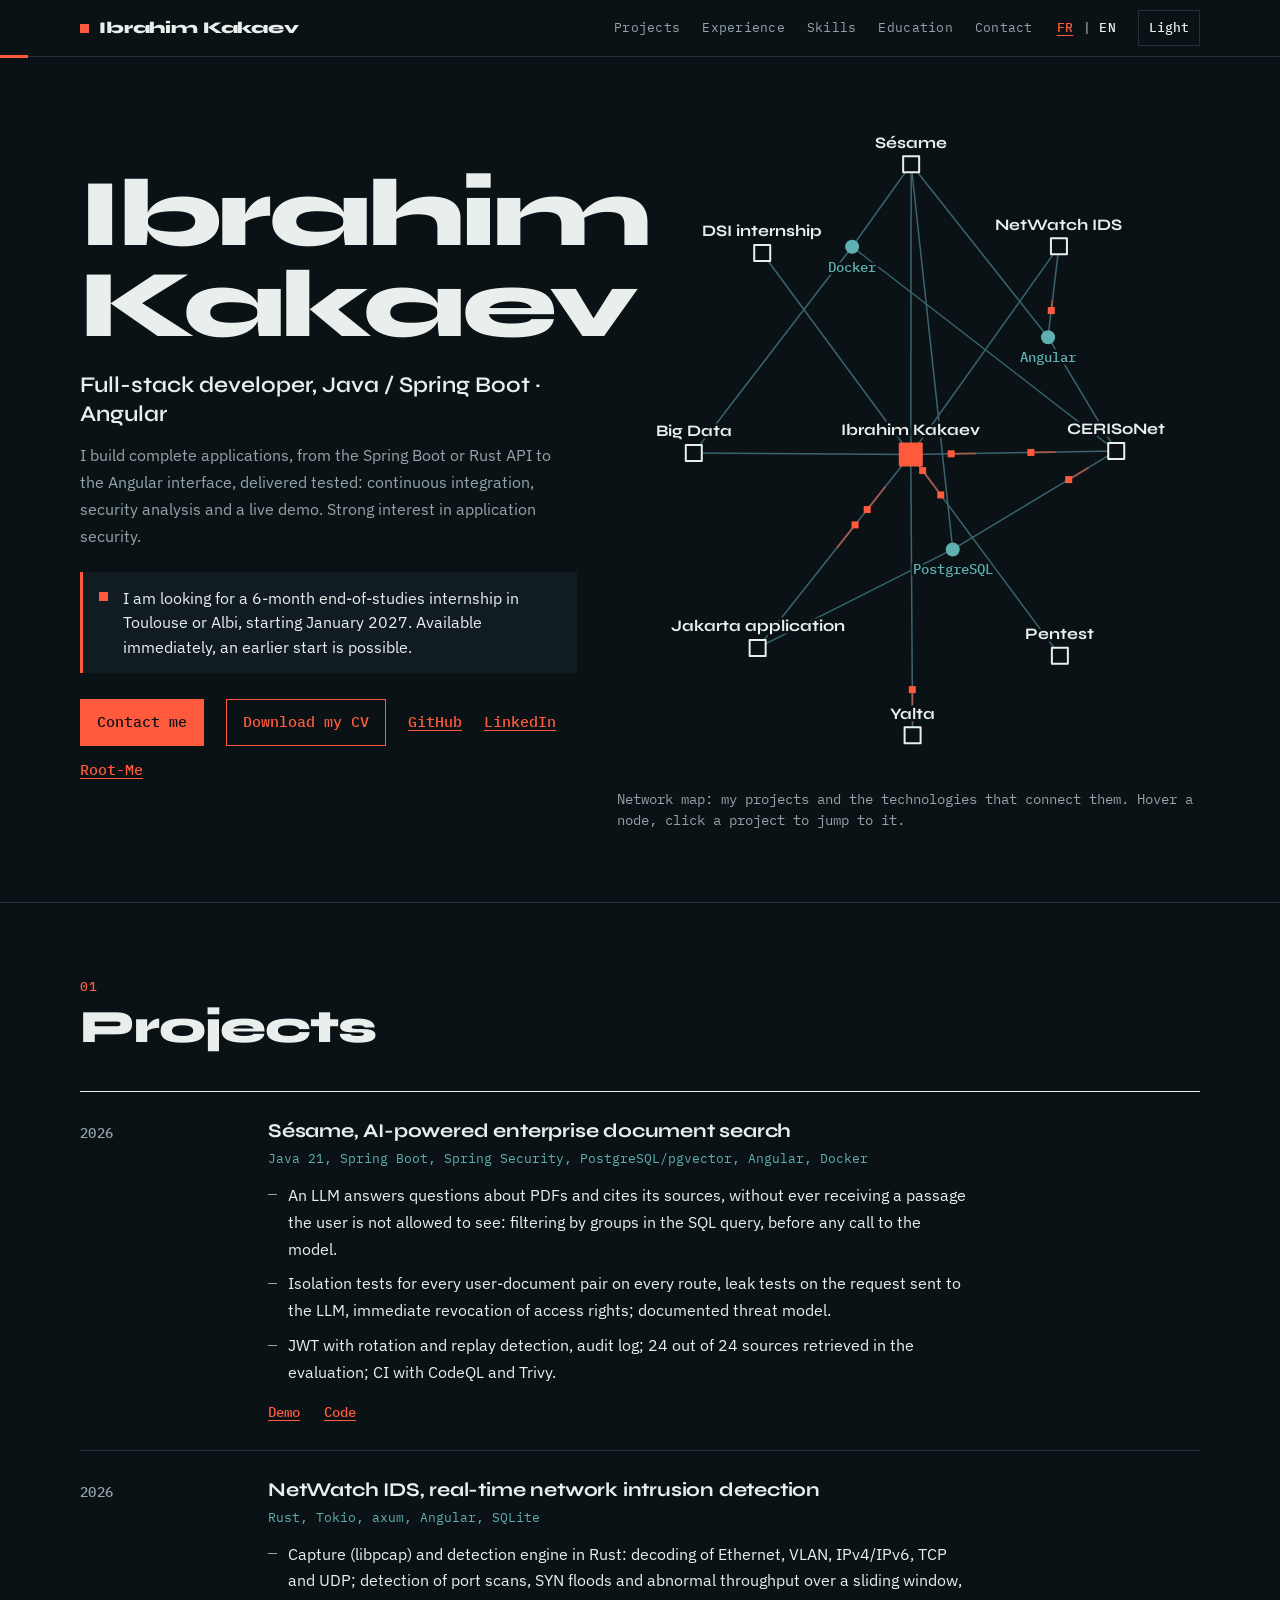
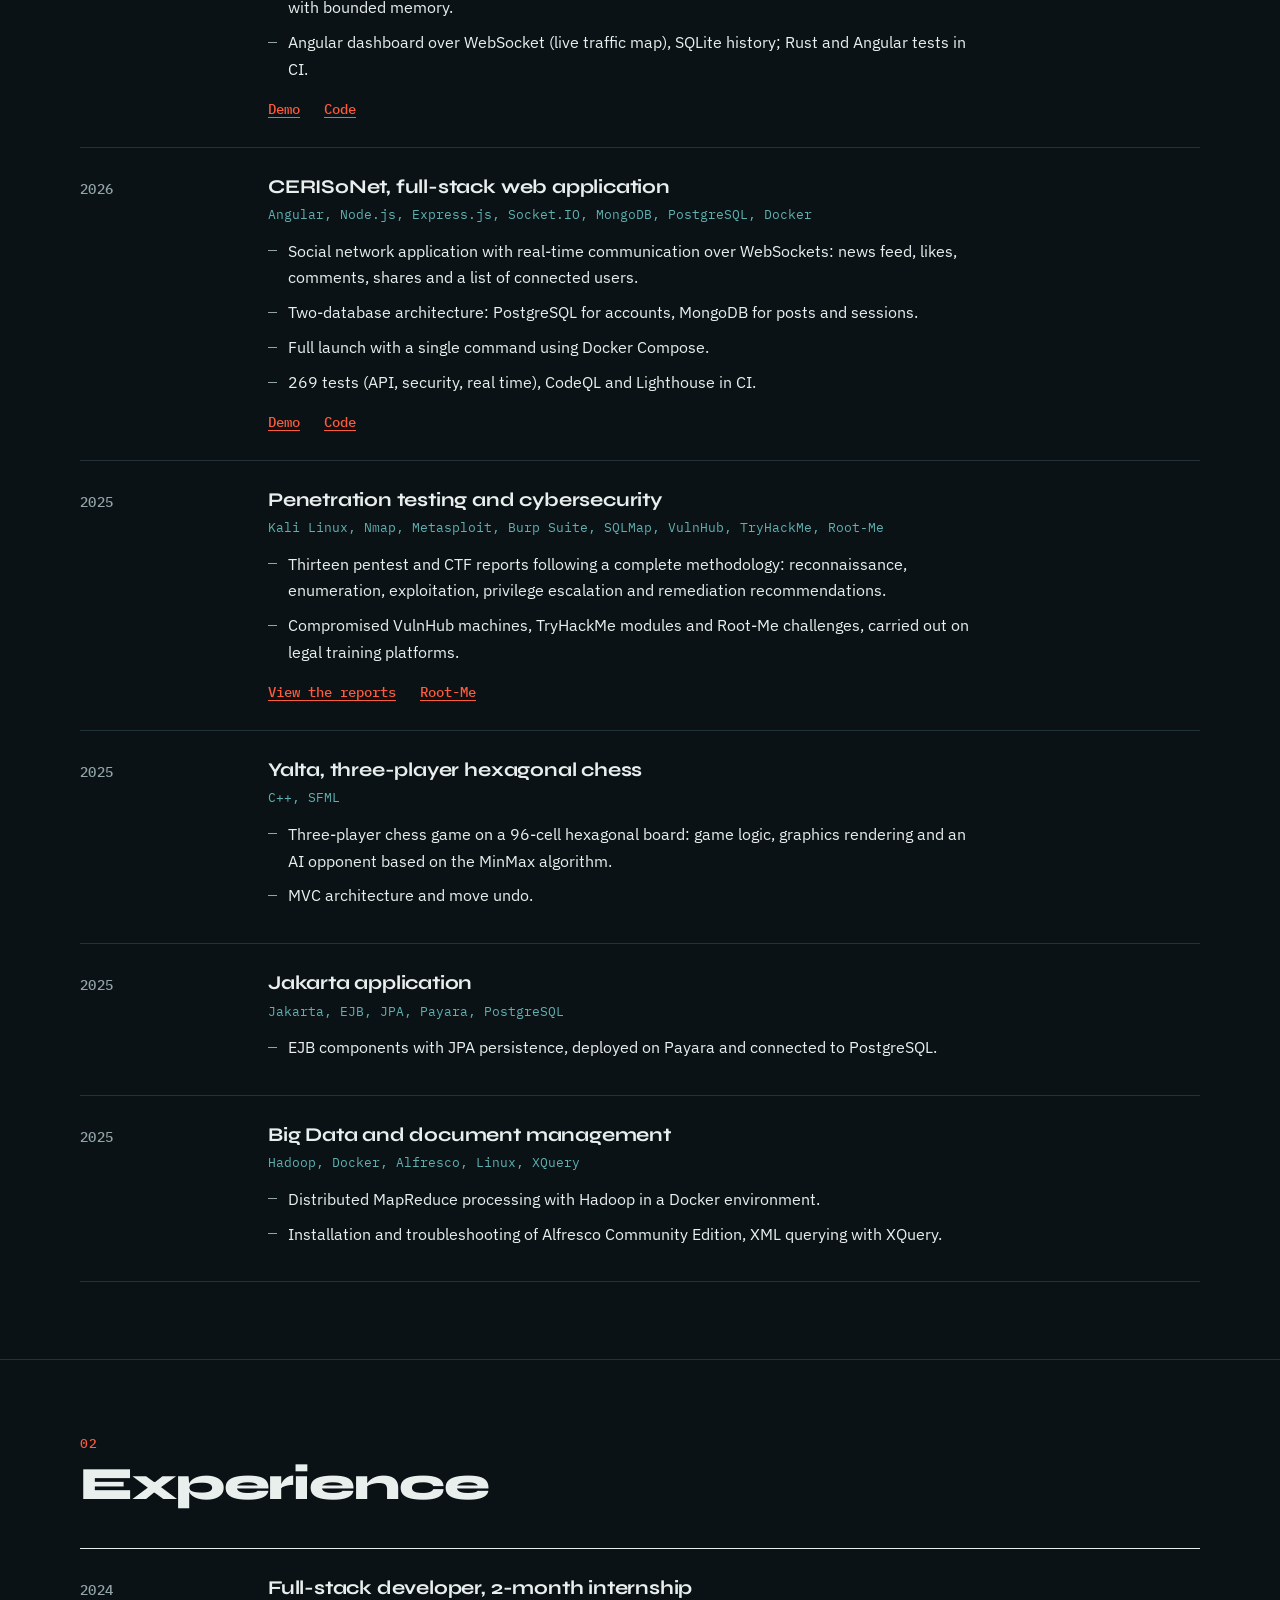
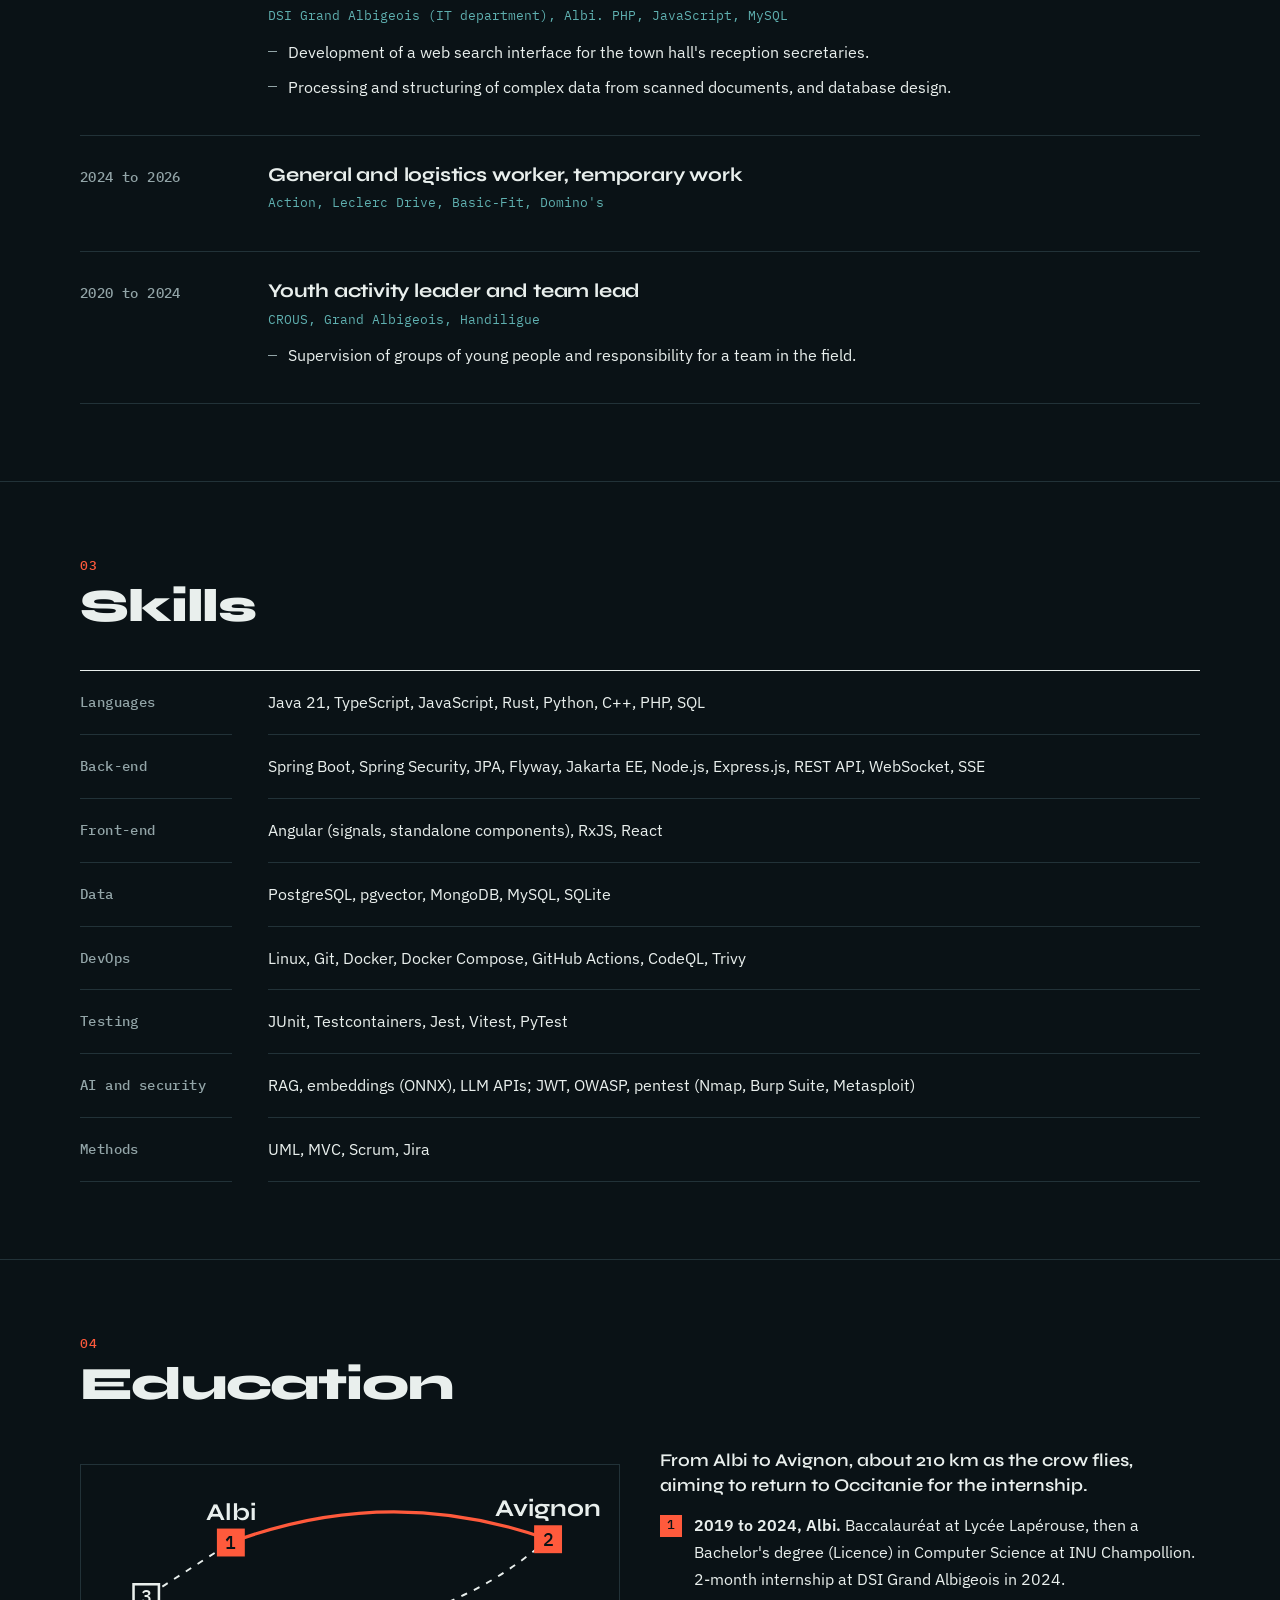
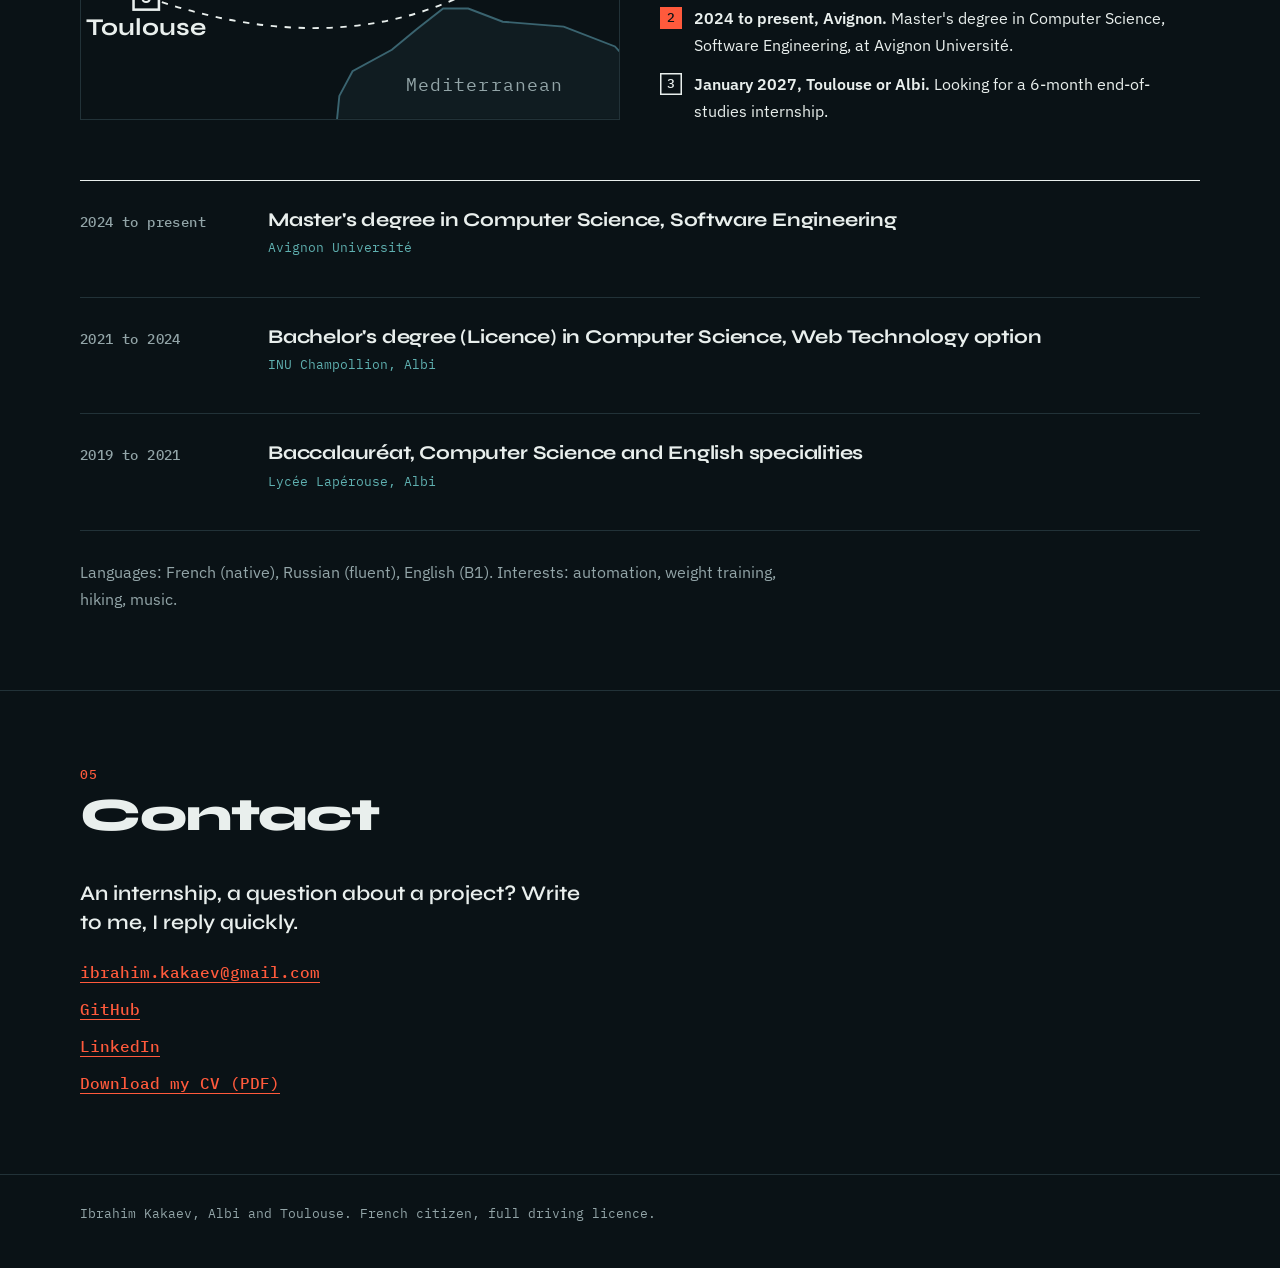
==== en/index.html @ 4dc5d951 "Carte du parcours (Albi, Avignon, stage visé) et dates d'expérience corrigées - Formation : carte sc" ====
<!doctype html>
<html lang="en">
<head>
  <meta charset="utf-8">
  <meta name="viewport" content="width=device-width, initial-scale=1">
  <title>Ibrahim Kakaev, full-stack Java / Angular developer</title>
  <meta name="description" content="Ibrahim Kakaev, full-stack Java, Spring Boot and Angular developer with a strong interest in application security. Looking for a 6-month end-of-studies internship in Toulouse or Albi, starting January 2027.">
  <link rel="canonical" href="https://ibrahimkakaev.github.io/en/">
  <link rel="alternate" hreflang="fr" href="https://ibrahimkakaev.github.io/">
  <link rel="alternate" hreflang="en" href="https://ibrahimkakaev.github.io/en/">
  <link rel="alternate" hreflang="x-default" href="https://ibrahimkakaev.github.io/">
  <link rel="icon" href="../favicon.svg" type="image/svg+xml">
  <meta property="og:type" content="website">
  <meta property="og:site_name" content="Ibrahim Kakaev">
  <meta property="og:locale" content="en_GB">
  <meta property="og:locale:alternate" content="fr_FR">
  <meta property="og:url" content="https://ibrahimkakaev.github.io/en/">
  <meta property="og:title" content="Ibrahim Kakaev, full-stack Java / Angular developer">
  <meta property="og:description" content="Ibrahim Kakaev, full-stack Java, Spring Boot and Angular developer with a strong interest in application security. Looking for a 6-month end-of-studies internship in Toulouse or Albi, starting January 2027.">
  <meta name="twitter:card" content="summary">
  <meta name="twitter:title" content="Ibrahim Kakaev, full-stack Java / Angular developer">
  <meta name="twitter:description" content="Ibrahim Kakaev, full-stack Java, Spring Boot and Angular developer with a strong interest in application security. Looking for a 6-month end-of-studies internship in Toulouse or Albi, starting January 2027.">
  <!-- TODO: no sharing image in the repository. Add a 1200 × 630 px image (e.g. og-image.png),
       then the og:image and twitter:image tags with its absolute URL, and switch twitter:card to "summary_large_image". -->
  <meta name="color-scheme" content="dark light">
  <meta name="theme-color" content="#0a1216">
  <script>try{if(localStorage.getItem("theme")==="light")document.documentElement.dataset.theme="light"}catch(e){}</script>
  <link rel="preload" href="../fonts/syne-var.woff2" as="font" type="font/woff2" crossorigin>
  <link rel="preload" href="../fonts/plex-sans-400.woff2" as="font" type="font/woff2" crossorigin>
  <link rel="stylesheet" href="../style.css">
</head>
<body>
  <a class="skip" href="#projects">Skip to projects</a>

  <header class="top">
    <div class="wrap top-in">
      <a class="brand" href="index.html" aria-label="Ibrahim Kakaev"><span class="brand-full">Ibrahim Kakaev</span><span class="brand-short">IK</span></a>
      <nav class="top-nav" aria-label="Sections">
        <a href="#projects">Projects</a>
        <a href="#experience">Experience</a>
        <a href="#skills">Skills</a>
        <a href="#education">Education</a>
        <a href="#contact">Contact</a>
      </nav>
      <nav class="lang" aria-label="Language">
      <a href="../index.html" lang="fr" hreflang="fr" title="Version française">FR</a>
      <span aria-hidden="true">|</span>
      <span lang="en" aria-current="true">EN</span>
      </nav>
      <button class="theme" type="button" hidden data-light="Light" data-dark="Dark" data-to-light="Switch to light mode" data-to-dark="Switch to dark mode">Light</button>
    </div>
    <div class="route" aria-hidden="true"></div>
  </header>

  <main>
  <section class="hero">
    <div class="wrap hero-grid">
      <div class="hero-text">
        <h1 class="name">Ibrahim<br>Kakaev</h1>
        <p class="role">Full-stack developer, Java / Spring Boot · Angular</p>
        <p class="pitch">I build complete applications, from the Spring Boot or Rust API to the Angular interface, delivered tested: continuous integration, security analysis and a live demo. Strong interest in application security.</p>
        <p class="availability">
          <span class="dot" aria-hidden="true"></span>
          I am looking for a 6-month end-of-studies internship in Toulouse or Albi, starting January 2027. Available immediately, an earlier start is possible.
        </p>
        <p class="hero-links">
          <a href="#contact">Contact me</a>
          <a href="../cv-ibrahim-kakaev-en.pdf">Download my CV</a>
          <a href="https://github.com/IbrahimKakaev">GitHub</a>
          <a href="https://www.linkedin.com/in/ibrahim-kakaev-7b11282a0">LinkedIn</a>
          <a href="https://www.root-me.org/MIK_Sparrow?lang=fr">Root-Me</a>
        </p>
      </div>
      <div class="net-wrap" aria-hidden="true">
        <canvas id="net" class="net"></canvas>
        <p class="net-caption">Network map: my projects and the technologies that connect them. Hover a node, click a project to jump to it.</p>
      </div>
    </div>
  </section>

    <section id="projects" class="section">
      <div class="wrap">
        <h2>Projects</h2>
        <ol class="rows">
          <li class="row" data-node="Sésame">
            <span class="when">2026</span>
            <div class="what">
              <h3>Sésame, AI-powered enterprise document search</h3>
              <p class="stack">Java 21, Spring Boot, Spring Security, PostgreSQL/pgvector, Angular, Docker</p>
              <ul>
                <li>An LLM answers questions about PDFs and cites its sources, without ever receiving a passage the user is not allowed to see: filtering by groups in the SQL query, before any call to the model.</li>
                <li>Isolation tests for every user-document pair on every route, leak tests on the request sent to the LLM, immediate revocation of access rights; documented threat model.</li>
                <li>JWT with rotation and replay detection, audit log; 24 out of 24 sources retrieved in the evaluation; CI with CodeQL and Trivy.</li>
              </ul>
              <p class="more">
                <a href="https://ibrahimkakaev.github.io/Sesame/">Demo</a>
                <a href="https://github.com/IbrahimKakaev/Sesame">Code</a>
              </p>
            </div>
          </li>
          <li class="row" data-node="NetWatch IDS">
            <span class="when">2026</span>
            <div class="what">
              <h3>NetWatch IDS, real-time network intrusion detection</h3>
              <p class="stack">Rust, Tokio, axum, Angular, SQLite</p>
              <ul>
                <li>Capture (libpcap) and detection engine in Rust: decoding of Ethernet, VLAN, IPv4/IPv6, TCP and UDP; detection of port scans, SYN floods and abnormal throughput over a sliding window, with bounded memory.</li>
                <li>Angular dashboard over WebSocket (live traffic map), SQLite history; Rust and Angular tests in CI.</li>
              </ul>
              <p class="more">
                <a href="https://ibrahimkakaev.github.io/NetWatch-IDS/">Demo</a>
                <a href="https://github.com/IbrahimKakaev/NetWatch-IDS">Code</a>
              </p>
            </div>
          </li>
          <li class="row" data-node="CERISoNet">
            <span class="when">2026</span>
            <div class="what">
              <h3>CERISoNet, full-stack web application</h3>
              <p class="stack">Angular, Node.js, Express.js, Socket.IO, MongoDB, PostgreSQL, Docker</p>
              <ul>
                <li>Social network application with real-time communication over WebSockets: news feed, likes, comments, shares and a list of connected users.</li>
                <li>Two-database architecture: PostgreSQL for accounts, MongoDB for posts and sessions.</li>
                <li>Full launch with a single command using Docker Compose.</li>
                <li>269 tests (API, security, real time), CodeQL and Lighthouse in CI.</li>
              </ul>
              <p class="more">
                <a href="https://ibrahimkakaev.github.io/CERISoNet/">Demo</a>
                <a href="https://github.com/IbrahimKakaev/CERISoNet">Code</a>
              </p>
            </div>
          </li>
          <li class="row" data-node="Pentest">
            <span class="when">2025</span>
            <div class="what">
              <h3>Penetration testing and cybersecurity</h3>
              <p class="stack">Kali Linux, Nmap, Metasploit, Burp Suite, SQLMap, VulnHub, TryHackMe, Root-Me</p>
              <ul>
                <li>Thirteen pentest and CTF reports following a complete methodology: reconnaissance, enumeration, exploitation, privilege escalation and remediation recommendations.</li>
                <li>Compromised VulnHub machines, TryHackMe modules and Root-Me challenges, carried out on legal training platforms.</li>
              </ul>
              <p class="more">
                <a href="reports.html">View the reports</a>
                <a href="https://www.root-me.org/MIK_Sparrow?lang=fr">Root-Me</a>
              </p>
            </div>
          </li>
          <li class="row" data-node="Yalta">
            <span class="when">2025</span>
            <div class="what">
              <h3>Yalta, three-player hexagonal chess</h3>
              <p class="stack">C++, SFML</p>
              <ul>
                <li>Three-player chess game on a 96-cell hexagonal board: game logic, graphics rendering and an AI opponent based on the MinMax algorithm.</li>
                <li>MVC architecture and move undo.</li>
              </ul>
            </div>
          </li>
          <li class="row" data-node="Jakarta application">
            <span class="when">2025</span>
            <div class="what">
              <h3>Jakarta application</h3>
              <p class="stack">Jakarta, EJB, JPA, Payara, PostgreSQL</p>
              <ul>
                <li>EJB components with JPA persistence, deployed on Payara and connected to PostgreSQL.</li>
              </ul>
            </div>
          </li>
          <li class="row" data-node="Big Data">
            <span class="when">2025</span>
            <div class="what">
              <h3>Big Data and document management</h3>
              <p class="stack">Hadoop, Docker, Alfresco, Linux, XQuery</p>
              <ul>
                <li>Distributed MapReduce processing with Hadoop in a Docker environment.</li>
                <li>Installation and troubleshooting of Alfresco Community Edition, XML querying with XQuery.</li>
              </ul>
            </div>
          </li>
        </ol>
      </div>
    </section>

    <section id="experience" class="section">
      <div class="wrap">
        <h2>Experience</h2>
        <ol class="rows">
          <li class="row" data-node="DSI internship" data-tech="PHP, JavaScript, MySQL">
            <span class="when">2024</span>
            <div class="what">
              <h3>Full-stack developer, 2-month internship</h3>
              <p class="stack">DSI Grand Albigeois (IT department), Albi. PHP, JavaScript, MySQL</p>
              <ul>
                <li>Development of a web search interface for the town hall's reception secretaries.</li>
                <li>Processing and structuring of complex data from scanned documents, and database design.</li>
              </ul>
            </div>
          </li>
          <li class="row">
            <span class="when">2024 to 2026</span>
            <div class="what">
              <h3>General and logistics worker, temporary work</h3>
              <p class="stack">Action, Leclerc Drive, Basic-Fit, Domino's</p>
            </div>
          </li>
          <li class="row">
            <span class="when">2020 to 2024</span>
            <div class="what">
              <h3>Youth activity leader and team lead</h3>
              <p class="stack">CROUS, Grand Albigeois, Handiligue</p>
              <ul>
                <li>Supervision of groups of young people and responsibility for a team in the field.</li>
              </ul>
            </div>
          </li>
        </ol>
      </div>
    </section>

    <section id="skills" class="section">
      <div class="wrap">
        <h2>Skills</h2>
        <dl class="skills">
          <dt>Languages</dt>
          <dd>Java 21, TypeScript, JavaScript, Rust, Python, C++, PHP, SQL</dd>
          <dt>Back-end</dt>
          <dd>Spring Boot, Spring Security, JPA, Flyway, Jakarta EE, Node.js, Express.js, REST API, WebSocket, SSE</dd>
          <dt>Front-end</dt>
          <dd>Angular (signals, standalone components), RxJS, React</dd>
          <dt>Data</dt>
          <dd>PostgreSQL, pgvector, MongoDB, MySQL, SQLite</dd>
          <dt>DevOps</dt>
          <dd>Linux, Git, Docker, Docker Compose, GitHub Actions, CodeQL, Trivy</dd>
          <dt>Testing</dt>
          <dd>JUnit, Testcontainers, Jest, Vitest, PyTest</dd>
          <dt>AI and security</dt>
          <dd>RAG, embeddings (ONNX), LLM APIs; JWT, OWASP, pentest (Nmap, Burp Suite, Metasploit)</dd>
          <dt>Methods</dt>
          <dd>UML, MVC, Scrum, Jira</dd>
        </dl>
      </div>
    </section>

    <section id="education" class="section">
      <div class="wrap">
        <h2>Education</h2>
        <figure class="path">
          <svg class="path-map" viewBox="0 0 424 200" role="img" aria-label="Map of my path: Albi, then Avignon, then an internship sought in Toulouse or Albi">
            <polygon class="path-sea" points="201.8,200.2 203.6,182.0 214.0,162.5 245.0,145.6 263.8,130.0 285.4,113.1 305.2,113.1 332.4,123.5 380.4,127.4 420.8,143.0 433.0,156.0 424,200 201.8,200"/>
            <polyline class="path-coast" points="201.8,200.2 203.6,182.0 214.0,162.5 245.0,145.6 263.8,130.0 285.4,113.1 305.2,113.1 332.4,123.5 380.4,127.4 420.8,143.0 433.0,156.0"/>
            <text class="path-water" x="318" y="178">Mediterranean</text>
            <path class="path-goal" d="M368.1 58.5 Q 240 170 51.4 104.0 L 118.1 61.1"/>
            <path class="path-route" d="M118.1 61.1 Q 243 14 368.1 58.5"/>
            <rect class="path-packet" x="-4" y="-4" width="8" height="8"/>
            <rect class="path-stop" x="108.1" y="51.1" width="20" height="20"/>
            <text class="path-num" x="118.1" y="66.1">1</text>
            <text class="path-city" x="118.1" y="43.1">Albi</text>
            <rect class="path-stop" x="358.1" y="48.5" width="20" height="20"/>
            <text class="path-num" x="368.1" y="63.5">2</text>
            <text class="path-city" x="368.1" y="40.5">Avignon</text>
            <rect class="path-stop path-stop-goal" x="41.4" y="94.0" width="20" height="20"/>
            <text class="path-num path-num-goal" x="51.4" y="109.0">3</text>
            <text class="path-city" x="51.4" y="134.0">Toulouse</text>
          </svg>
          <figcaption>
            <p class="path-lead">From Albi to Avignon, about 210&nbsp;km as the crow flies, aiming to return to Occitanie for the internship.</p>
            <ol class="path-steps">
              <li><strong>2019 to 2024, Albi.</strong> Baccalauréat at Lycée Lapérouse, then a Bachelor's degree (Licence) in Computer Science at INU Champollion. 2-month internship at DSI Grand Albigeois in 2024.</li>
              <li><strong>2024 to present, Avignon.</strong> Master's degree in Computer Science, Software Engineering, at Avignon Université.</li>
              <li><strong>January 2027, Toulouse or Albi.</strong> Looking for a 6-month end-of-studies internship.</li>
            </ol>
          </figcaption>
        </figure>
        <ol class="rows">
          <li class="row">
            <span class="when">2024 to present</span>
            <div class="what">
              <h3>Master's degree in Computer Science, Software Engineering</h3>
              <p class="stack">Avignon Université</p>
            </div>
          </li>
          <li class="row">
            <span class="when">2021 to 2024</span>
            <div class="what">
              <h3>Bachelor's degree (Licence) in Computer Science, Web Technology option</h3>
              <p class="stack">INU Champollion, Albi</p>
            </div>
          </li>
          <li class="row">
            <span class="when">2019 to 2021</span>
            <div class="what">
              <h3>Baccalauréat, Computer Science and English specialities</h3>
              <p class="stack">Lycée Lapérouse, Albi</p>
            </div>
          </li>
        </ol>
        <p class="aside">Languages: French (native), Russian (fluent), English (B1). Interests: automation, weight training, hiking, music.</p>
      </div>
    </section>

    <section id="contact" class="section">
      <div class="wrap">
        <h2>Contact</h2>
        <p class="contact-lead">An internship, a question about a project? Write to me, I reply quickly.</p>
        <ul class="contact-list">
          <li><a href="mailto:ibrahim.kakaev@gmail.com">ibrahim.kakaev@gmail.com</a></li>
          <li><a href="https://github.com/IbrahimKakaev">GitHub</a></li>
          <li><a href="https://www.linkedin.com/in/ibrahim-kakaev-7b11282a0">LinkedIn</a></li>
          <li><a href="../cv-ibrahim-kakaev-en.pdf">Download my CV (PDF)</a></li>
        </ul>
      </div>
    </section>
  </main>

  <footer class="footer">
    <div class="wrap">
      <p>Ibrahim Kakaev, Albi and Toulouse. French citizen, full driving licence.</p>
    </div>
  </footer>

  <script src="../script.js" defer></script>
</body>
</html>
---- style.css ----
/* Polices auto-hébergées (SIL Open Font License) : Syne, IBM Plex Sans, IBM Plex Mono. */

@font-face {
  font-family: "Syne";
  src: url("fonts/syne-var.woff2") format("woff2");
  font-weight: 400 800;
  font-display: swap;
}
@font-face {
  font-family: "IBM Plex Sans";
  src: url("fonts/plex-sans-400.woff2") format("woff2");
  font-weight: 400;
  font-display: swap;
}
@font-face {
  font-family: "IBM Plex Sans";
  src: url("fonts/plex-sans-600.woff2") format("woff2");
  font-weight: 600;
  font-display: swap;
}
@font-face {
  font-family: "IBM Plex Mono";
  src: url("fonts/plex-mono-400.woff2") format("woff2");
  font-weight: 400;
  font-display: swap;
}
@font-face {
  font-family: "IBM Plex Mono";
  src: url("fonts/plex-mono-500.woff2") format("woff2");
  font-weight: 500;
  font-display: swap;
}

/* Thème sombre par défaut, thème clair sur demande (bouton, mémorisé). */

:root {
  color-scheme: dark;

  --bg: #0a1216;
  --surface: #101c21;
  --text: #e9efed;
  --muted: #93a5a8;
  --rule: #223238;
  --accent: #ff5a3c;
  --on-accent: #0a1216;
  --edge: #3a6470;
  --node: #5fb0b0;

  --display: "Syne", "Helvetica Neue", Arial, sans-serif;
  --text-font: "IBM Plex Sans", system-ui, -apple-system, "Segoe UI", sans-serif;
  --mono: "IBM Plex Mono", ui-monospace, "SF Mono", Menlo, Consolas, monospace;

  --gutter: 20px;
  --top-h: 56px;
}

:root[data-theme="light"] {
  color-scheme: light;

  --bg: #e7efee;
  --surface: #d8e5e3;
  --text: #0d1f26;
  --muted: #40545b;
  --rule: #bccbca;
  --accent: #b02d1b;
  --on-accent: #ffffff;
  --edge: #8fb1b0;
  --node: #3d6f78;
}

*, *::before, *::after { box-sizing: border-box; }

html { scroll-behavior: smooth; }

body {
  margin: 0;
  background: var(--bg);
  color: var(--text);
  font-family: var(--text-font);
  font-size: 1.02rem;
  line-height: 1.65;
  -webkit-font-smoothing: antialiased;
  overflow-x: clip;
}

[id], .row { scroll-margin-top: calc(var(--top-h) + 20px); }

.wrap {
  width: 100%;
  max-width: 1160px;
  margin: 0 auto;
  padding: 0 var(--gutter);
}

a {
  color: var(--accent);
  text-decoration-thickness: 1px;
  text-underline-offset: 0.22em;
}
a:hover { text-decoration-thickness: 2px; }

a:focus-visible,
button:focus-visible {
  outline: 2px solid var(--text);
  outline-offset: 3px;
  border-radius: 2px;
}

.skip {
  position: absolute;
  left: var(--gutter);
  top: -5rem;
  background: var(--text);
  color: var(--bg);
  padding: 0.5rem 0.9rem;
  z-index: 30;
}
.skip:focus { top: 8px; }

/* Barre du haut */

.top {
  position: sticky;
  top: 0;
  z-index: 20;
  background: var(--bg);
  border-bottom: 1px solid var(--rule);
}

.top-in {
  display: flex;
  position: relative;
  align-items: center;
  gap: 8px 14px;
  min-height: var(--top-h);
  font-family: var(--mono);
  font-size: 0.82rem;
  letter-spacing: 0.02em;
}

.brand {
  margin-right: auto;
  font-family: var(--display);
  font-weight: 800;
  font-size: 1.02rem;
  letter-spacing: -0.01em;
  color: var(--text);
  text-decoration: none;
  white-space: nowrap;
  view-transition-name: brand;
}
.brand::before {
  content: "";
  display: inline-block;
  width: 9px;
  height: 9px;
  margin-right: 10px;
  background: var(--accent);
}

.brand-full { display: none; }

@media (min-width: 480px) {
  .brand-full { display: inline; }
  .brand-short { display: none; }
}

.top-nav { display: none; gap: 22px; }
.top-nav a { color: var(--muted); text-decoration: none; padding: 6px 0; }
.top-nav a:hover { color: var(--text); }

@media (min-width: 860px) {
  .top-in { gap: 8px 22px; }
  .top-nav { display: flex; }
}

/* Sélecteur de langue */

.lang {
  display: flex;
  align-items: baseline;
  gap: 8px;
  font-weight: 500;
}
.lang a { padding: 6px 2px; }
.lang span { color: var(--muted); }
.lang [aria-current] { color: var(--text); }

.theme {
  font: inherit;
  font-weight: 500;
  color: var(--text);
  background: none;
  border: 1px solid var(--rule);
  padding: 6px 10px;
  cursor: pointer;
  white-space: nowrap;
}
.theme:hover { border-color: var(--text); }

/* Tracé du scroll : un paquet parcourt le bas de la barre au fil de la page. */

.route { display: none; }

@supports (animation-timeline: scroll()) {
  @media (prefers-reduced-motion: no-preference) {
    .route {
      display: block;
      position: absolute;
      left: 0;
      bottom: -2px;
      width: 28px;
      height: 3px;
      background: var(--accent);
      animation: route linear both;
      animation-timeline: scroll(root block);
    }
  }
}

@keyframes route {
  from { left: 0; }
  to   { left: calc(100% - 28px); }
}

/* Hero */

.hero {
  padding: clamp(28px, 5vw, 64px) 0 clamp(36px, 6vw, 72px);
  border-bottom: 1px solid var(--rule);
}

.hero-grid {
  display: grid;
  gap: 28px;
  align-items: center;
}

.name {
  margin: 0 0 20px;
  font-family: var(--display);
  font-weight: 800;
  font-size: clamp(2.9rem, 10.5vw, 6rem);
  line-height: 0.94;
  letter-spacing: -0.035em;
}

.role {
  margin: 0 0 14px;
  max-width: 32rem;
  font-family: var(--display);
  font-weight: 600;
  font-size: clamp(1.15rem, 2.2vw, 1.4rem);
  line-height: 1.3;
}

.pitch {
  margin: 0 0 22px;
  max-width: 33rem;
  color: var(--muted);
}

.availability {
  position: relative;
  margin: 0 0 26px;
  padding: 14px 16px 14px 40px;
  max-width: 33rem;
  background: var(--surface);
  border-left: 3px solid var(--accent);
  line-height: 1.5;
}

.dot {
  position: absolute;
  left: 16px;
  top: 1.25em;
  width: 9px;
  height: 9px;
  background: var(--accent);
}

.hero-links {
  display: flex;
  flex-wrap: wrap;
  align-items: center;
  gap: 12px 22px;
  margin: 0;
  font-family: var(--mono);
  font-weight: 500;
  font-size: 0.92rem;
}

.hero-links a:nth-child(-n+2) {
  padding: 10px 16px;
  border: 1px solid var(--accent);
  text-decoration: none;
}
.hero-links a:first-child {
  background: var(--accent);
  color: var(--on-accent);
}
.hero-links a:nth-child(2):hover {
  background: var(--accent);
  color: var(--on-accent);
}
.hero-links a:first-child:hover { filter: brightness(1.1); }

/* Carte du réseau */

.net-wrap { min-width: 0; }

.net {
  display: block;
  width: 100%;
  height: clamp(340px, 100vw, 460px);
  touch-action: pan-y;
}

.net-caption {
  margin: 8px 0 0;
  min-height: 3em;
  font-family: var(--mono);
  font-size: 0.86rem;
  line-height: 1.5;
  color: var(--muted);
}

/* Sans JavaScript, la carte n'existe pas : on masque son emplacement. */
.net-wrap:not(.on) { display: none; }

@media (min-width: 980px) {
  .hero-grid { grid-template-columns: minmax(0, 0.92fr) minmax(0, 1.08fr); gap: 40px; }
  .net { height: min(74vh, 660px); }
}

/* Sections */

main { counter-reset: section; }

.section {
  padding: clamp(44px, 6vw, 84px) 0;
  border-bottom: 1px solid var(--rule);
}

.section h2 {
  counter-increment: section;
  margin: 0 0 clamp(22px, 4vw, 38px);
  font-family: var(--display);
  font-weight: 800;
  font-size: clamp(1.9rem, 4.5vw, 2.9rem);
  letter-spacing: -0.025em;
  line-height: 1.1;
}

.section h2::before {
  content: counter(section, decimal-leading-zero);
  display: block;
  margin-bottom: 8px;
  font-family: var(--mono);
  font-weight: 500;
  font-size: 0.8rem;
  letter-spacing: 0.08em;
  color: var(--accent);
}

h3 {
  margin: 0;
  font-family: var(--display);
  font-weight: 700;
  font-size: 1.22rem;
  line-height: 1.3;
  letter-spacing: -0.01em;
}

/* Lignes datées (projets, expérience, formation) */

.rows {
  list-style: none;
  margin: 0;
  padding: 0;
  border-top: 1px solid var(--text);
  container-type: inline-size;
}

.row {
  display: grid;
  gap: 6px 36px;
  padding: 26px 0;
  border-bottom: 1px solid var(--rule);
}

@container (min-width: 700px) {
  .row { grid-template-columns: 9.5rem minmax(0, 1fr); }
}

.when {
  font-family: var(--mono);
  font-weight: 500;
  font-size: 0.85rem;
  letter-spacing: 0.03em;
  color: var(--muted);
  padding-top: 0.3em;
}

.stack {
  margin: 6px 0 12px;
  font-family: var(--mono);
  font-size: 0.82rem;
  line-height: 1.55;
  color: var(--node);
}

.what ul {
  list-style: none;
  margin: 0;
  padding: 0;
  max-width: 44rem;
}

.what li {
  position: relative;
  margin: 0 0 8px;
  padding-left: 20px;
}

.what li::before {
  content: "";
  position: absolute;
  left: 0;
  top: 0.78em;
  width: 9px;
  height: 1px;
  background: var(--muted);
}

.more {
  display: flex;
  flex-wrap: wrap;
  gap: 6px 24px;
  margin: 14px 0 0;
  font-family: var(--mono);
  font-weight: 500;
  font-size: 0.9rem;
}

/* Ligne visée depuis la carte du réseau */
.row.ping { animation: ping 1.4s ease-out; }

@keyframes ping {
  from { box-shadow: inset 3px 0 0 var(--accent); background: var(--surface); }
  to   { box-shadow: inset 3px 0 0 transparent; background: transparent; }
}

.aside {
  margin: 28px 0 0;
  max-width: 44rem;
  color: var(--muted);
}

/* Parcours : carte schématique (villes placées selon leurs coordonnées réelles) */

.path {
  display: grid;
  gap: 20px 40px;
  align-items: center;
  margin: 0 0 clamp(28px, 4vw, 44px);
  container-type: inline-size;
}

.path-map {
  display: block;
  width: 100%;
  height: auto;
  max-width: 560px;
  border: 1px solid var(--rule);
  background: var(--bg);
}

.path-sea { fill: var(--surface); }
.path-coast { fill: none; stroke: var(--edge); stroke-width: 1.5; }
.path-water { fill: var(--muted); font-family: var(--mono); font-size: 14px; letter-spacing: 0.06em; text-anchor: middle; }
.path-route { fill: none; stroke: var(--accent); stroke-width: 2.5; }
.path-goal { fill: none; stroke: var(--text); stroke-width: 1.5; stroke-dasharray: 5 6; }
.path-stop { fill: var(--accent); stroke: var(--accent); stroke-width: 2; }
.path-stop-goal { fill: var(--bg); stroke: var(--text); }
.path-num { fill: var(--on-accent); font-family: var(--mono); font-weight: 500; font-size: 14px; text-anchor: middle; }
.path-num-goal { fill: var(--text); }
.path-city { fill: var(--text); font-family: var(--display); font-weight: 700; font-size: 19px; text-anchor: middle; }
.path-packet { fill: var(--text); opacity: 0; }

.path figcaption { min-width: 0; }

.path-lead {
  margin: 0 0 14px;
  max-width: 34rem;
  font-family: var(--display);
  font-weight: 600;
  font-size: 1.12rem;
  line-height: 1.4;
}

.path-steps {
  margin: 0;
  padding: 0;
  list-style: none;
  counter-reset: step;
  max-width: 34rem;
}

.path-steps li {
  counter-increment: step;
  position: relative;
  margin: 0 0 12px;
  padding-left: 34px;
}

.path-steps li::before {
  content: counter(step);
  position: absolute;
  left: 0;
  top: 0.2em;
  width: 22px;
  height: 22px;
  display: grid;
  place-items: center;
  background: var(--accent);
  color: var(--on-accent);
  font-family: var(--mono);
  font-weight: 500;
  font-size: 0.8rem;
  line-height: 1;
}

.path-steps li:last-child::before {
  background: none;
  color: var(--text);
  box-shadow: inset 0 0 0 1.5px var(--text);
}

.path-steps strong { font-weight: 600; }

@media (min-width: 900px) {
  .path { grid-template-columns: minmax(0, 1fr) minmax(0, 1fr); }
}

@media (prefers-reduced-motion: no-preference) {
  @supports (offset-path: path("M0 0 L1 1")) {
    .path-packet {
      opacity: 1;
      offset-path: path("M118.1 61.1 Q 243 14 368.1 58.5");
      offset-rotate: 0deg;
      animation: path-travel 3.6s ease-in-out infinite;
    }
  }
}

@keyframes path-travel {
  0%   { offset-distance: 0%; opacity: 0; }
  12%  { opacity: 1; }
  88%  { opacity: 1; }
  100% { offset-distance: 100%; opacity: 0; }
}

/* Compétences */

.skills {
  margin: 0;
  border-top: 1px solid var(--text);
}

.skills dt {
  padding-top: 18px;
  font-family: var(--mono);
  font-weight: 500;
  font-size: 0.85rem;
  letter-spacing: 0.03em;
  color: var(--muted);
}

.skills dd {
  margin: 2px 0 0;
  padding-bottom: 18px;
  border-bottom: 1px solid var(--rule);
  max-width: 44rem;
}

@media (min-width: 760px) {
  .skills { display: grid; grid-template-columns: 9.5rem 1fr; column-gap: 36px; }
  .skills dt { padding: 20px 0 18px; border-bottom: 1px solid var(--rule); }
  .skills dd { margin: 0; padding: 18px 0; max-width: none; }
}

/* Contact */

.contact-lead {
  margin: 0 0 22px;
  max-width: 32rem;
  font-family: var(--display);
  font-weight: 600;
  font-size: 1.3rem;
  line-height: 1.4;
}

.contact-list {
  list-style: none;
  margin: 0;
  padding: 0;
  display: grid;
  gap: 10px;
  font-family: var(--mono);
  font-weight: 500;
  font-size: 1.02rem;
  overflow-wrap: anywhere;
}

/* Page des rapports */

.reports-hero {
  padding: clamp(28px, 5vw, 60px) 0 clamp(28px, 5vw, 52px);
}

.reports-name {
  margin: 14px 0 18px;
  font-size: clamp(1.9rem, 5.6vw, 3.6rem);
  overflow-wrap: anywhere;
  line-height: 1;
}

.reports-hero .pitch { max-width: 46rem; margin-bottom: 0; }

.back {
  margin: 0;
  font-family: var(--mono);
  font-weight: 500;
  font-size: 0.9rem;
}

.reports-group { margin-top: 40px; }
.reports-group:first-child { margin-top: 0; }

.section .reports-title {
  display: flex;
  flex-wrap: wrap;
  align-items: baseline;
  gap: 6px 14px;
  margin: 0;
  padding-bottom: 12px;
  font-size: clamp(1.4rem, 4vw, 1.8rem);
  border-bottom: 1px solid var(--text);
}
.section .reports-title::before { flex-basis: 100%; margin-bottom: 0; }

.reports-count {
  font-family: var(--mono);
  font-size: 0.8rem;
  font-weight: 400;
  letter-spacing: 0.02em;
  color: var(--muted);
}

.reports {
  list-style: none;
  margin: 0;
  padding: 0;
}

.reports > li {
  padding: 18px 0;
  border-bottom: 1px solid var(--rule);
}

.report-head {
  display: flex;
  flex-wrap: wrap;
  align-items: baseline;
  justify-content: space-between;
  gap: 4px 18px;
}

.report-name {
  font-family: var(--display);
  font-weight: 700;
  font-size: 1.1rem;
}

.report-actions {
  flex: none;
  display: flex;
  gap: 18px;
  font-family: var(--mono);
  font-weight: 500;
  font-size: 0.86rem;
  white-space: nowrap;
}

.report-desc {
  margin: 6px 0 0;
  max-width: 46rem;
  color: var(--muted);
}

.reports-group + .more { margin-top: 32px; }

/* Pied de page */

.footer {
  padding: 28px 0 44px;
  color: var(--muted);
  font-family: var(--mono);
  font-size: 0.8rem;
}
.footer p { margin: 0; }

/* Mouvement : tout ce qui suit est désactivé avec prefers-reduced-motion. */

@media (prefers-reduced-motion: no-preference) {
  @view-transition { navigation: auto; }

  .dot { animation: beat 2.4s ease-in-out infinite; }

  /* Révélation au scroll, en CSS natif quand le navigateur le permet… */
  @supports (animation-timeline: view()) {
    main .row,
    main .section h2,
    .skills dt,
    .skills dd,
    .contact-list li,
    .reports > li {
      animation: reveal linear both;
      animation-timeline: view();
      animation-range: entry 0% entry 55%;
    }
  }

  /* … sinon par IntersectionObserver (classes posées par script.js). */
  .io .rv {
    opacity: 0;
    transform: translateY(18px);
    transition: opacity 520ms ease, transform 520ms cubic-bezier(0.2, 0.8, 0.25, 1);
  }
  .io .rv.in {
    opacity: 1;
    transform: none;
  }
}

@keyframes beat {
  0%, 100% { opacity: 1; }
  50%      { opacity: 0.35; }
}

@keyframes reveal {
  from { opacity: 0; transform: translateY(18px); }
  to   { opacity: 1; transform: none; }
}

@media (prefers-reduced-motion: reduce) {
  html { scroll-behavior: auto; }
  .row.ping { animation: none; }
}
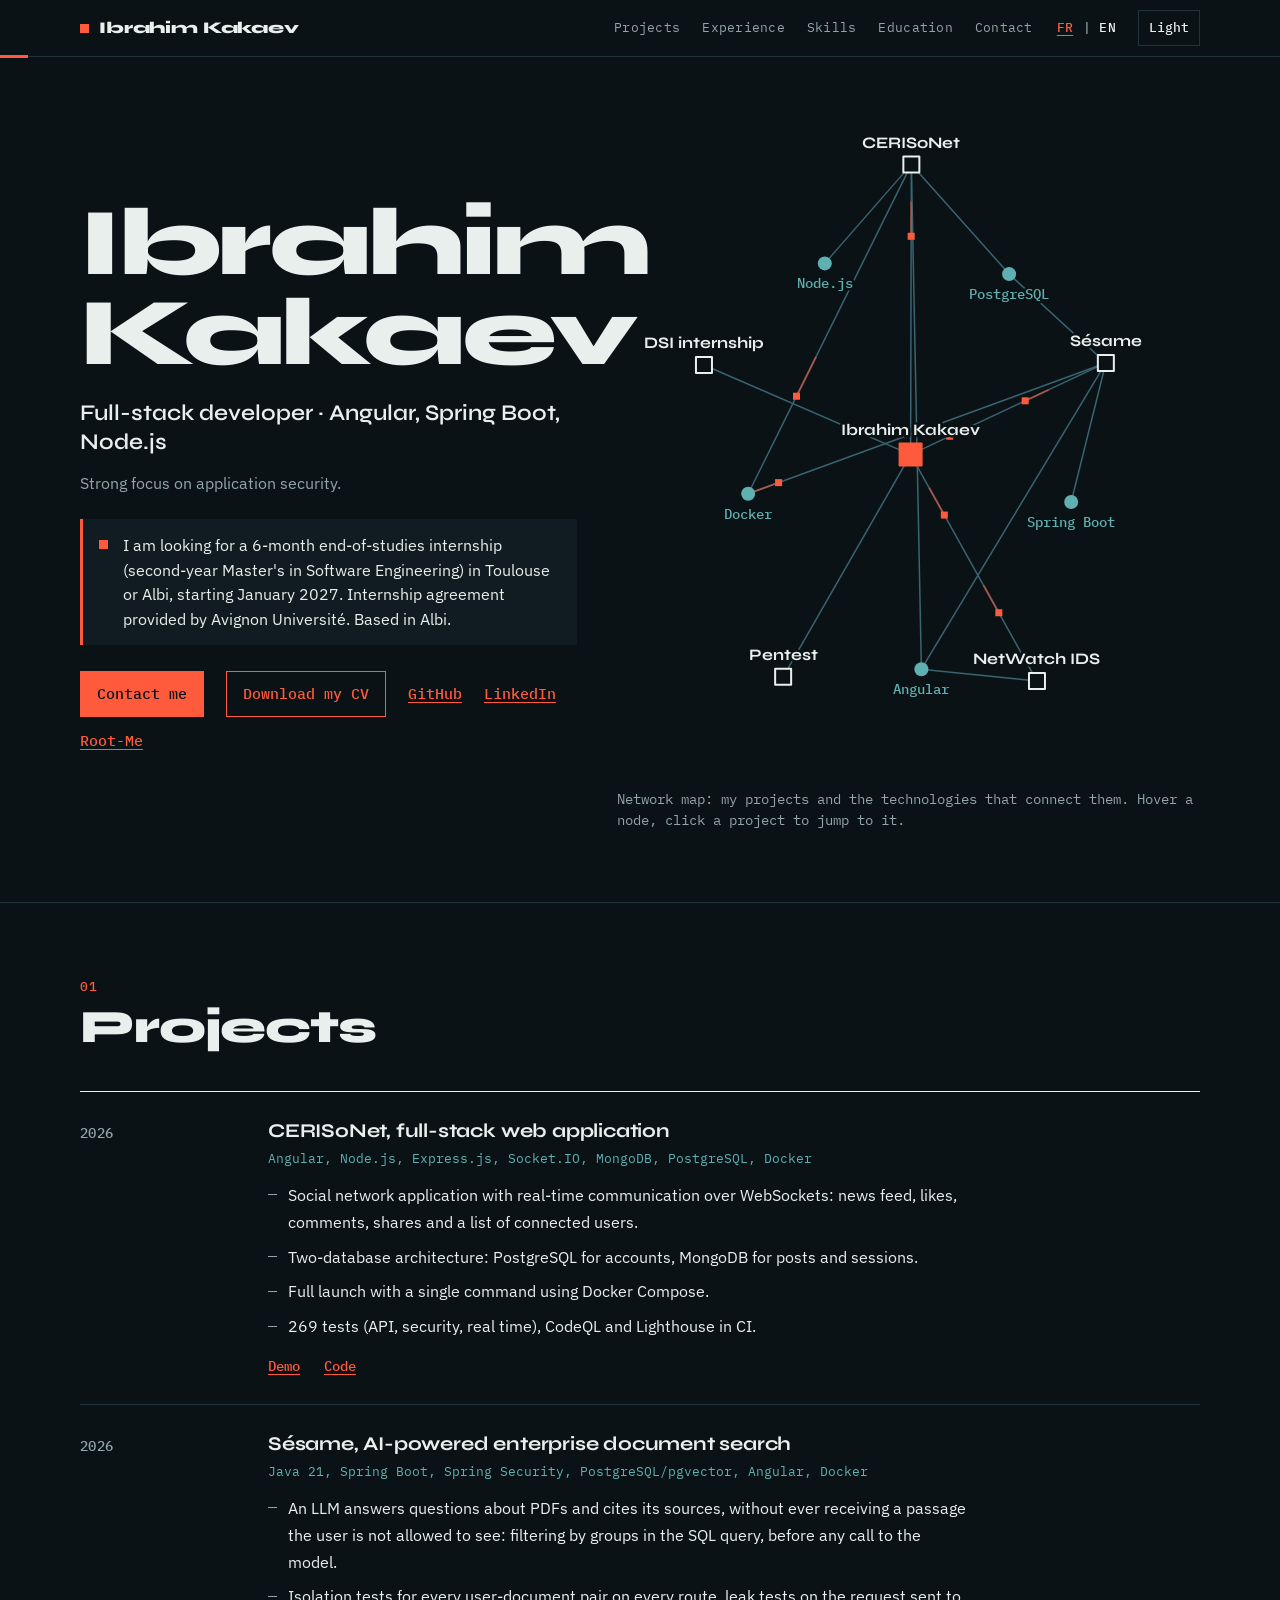
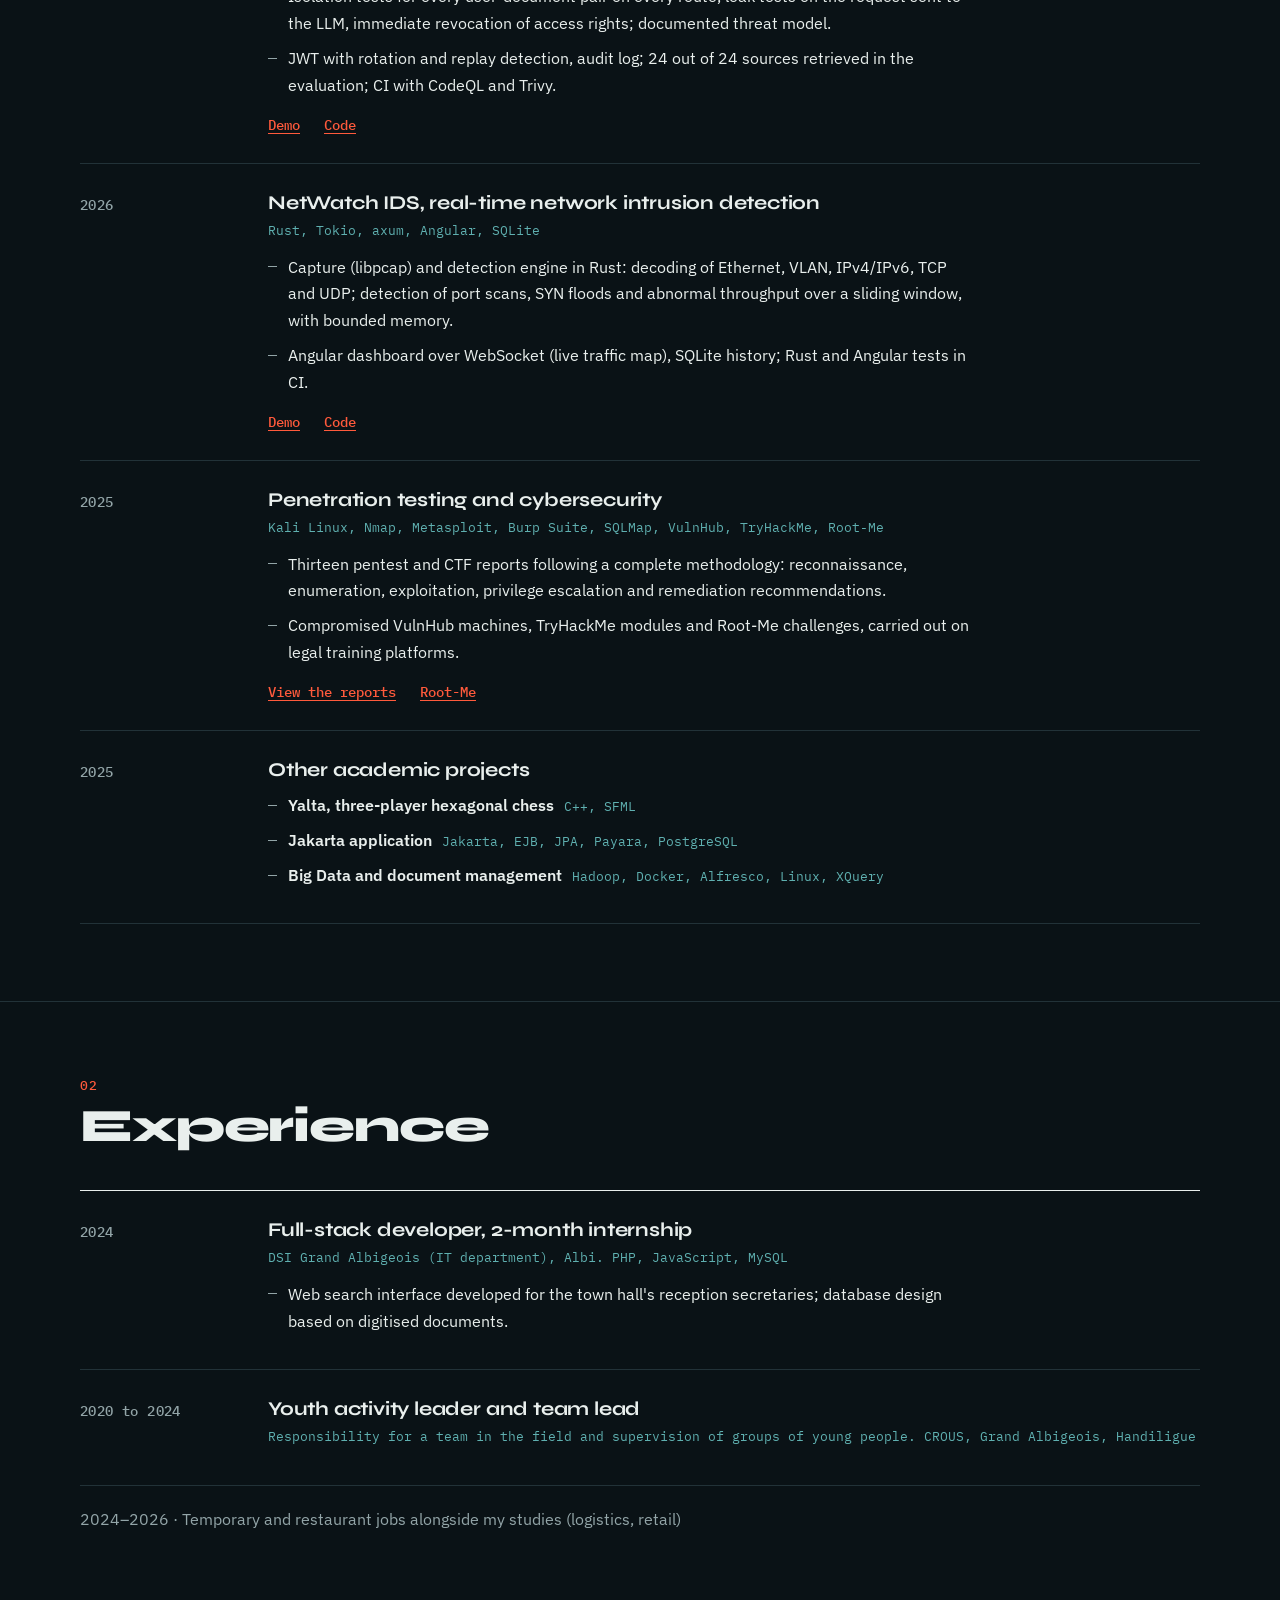
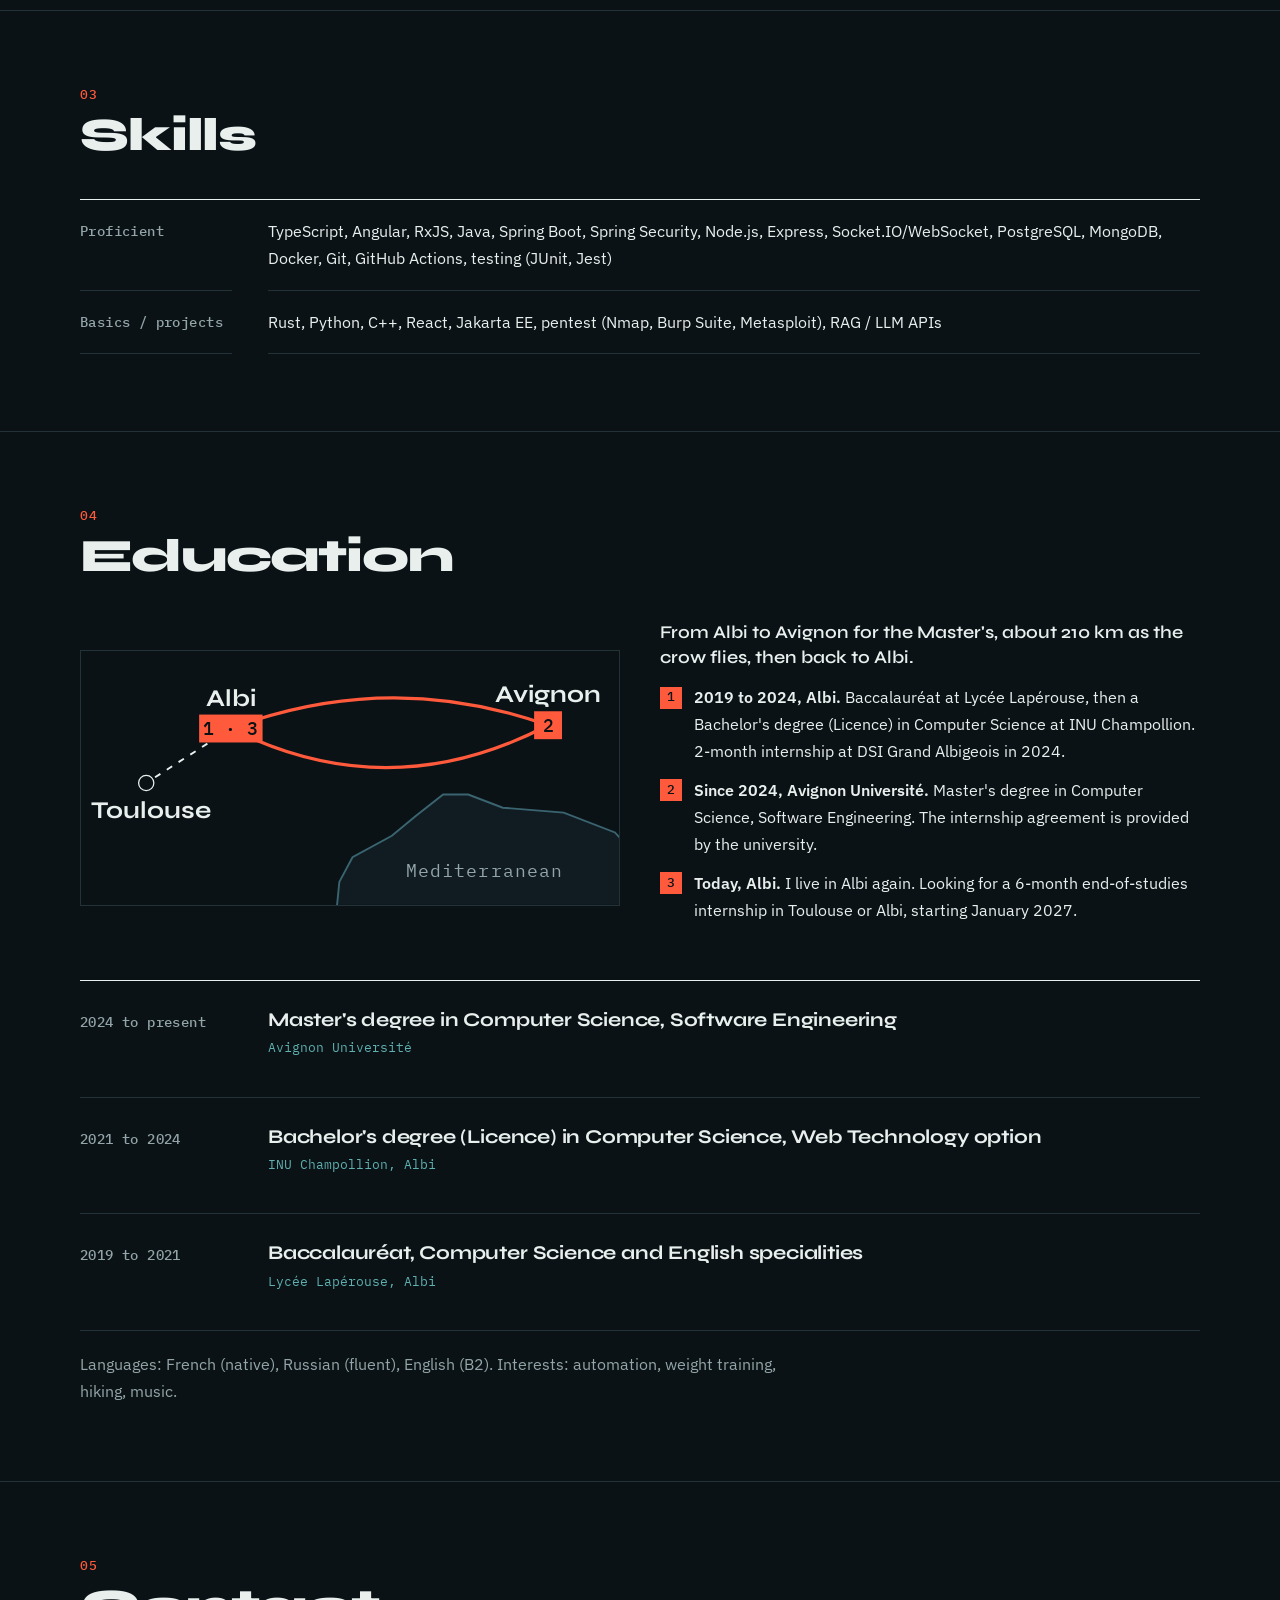
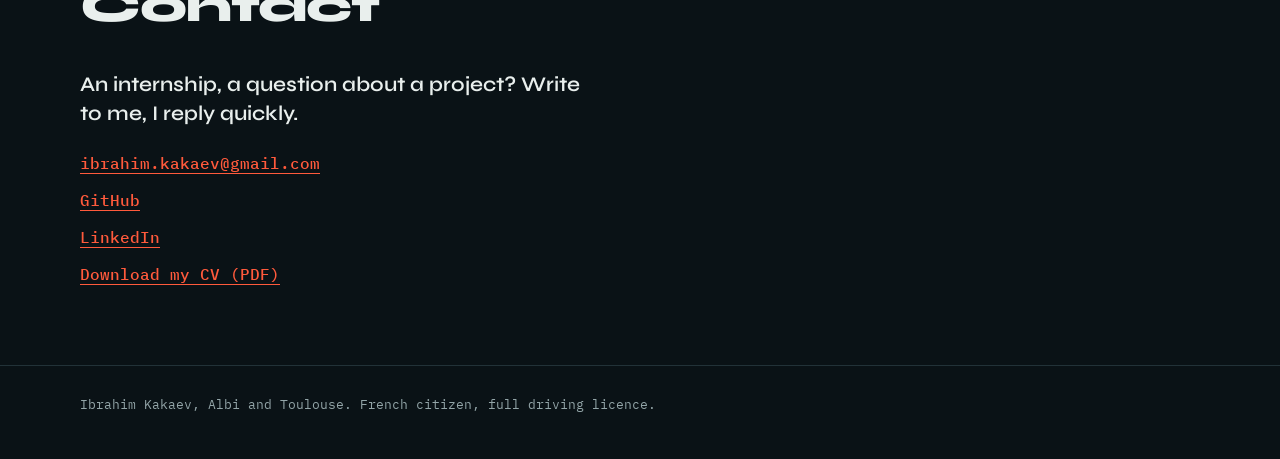
==== commit a7ef6299: "Repositionnement : titre, disponibilité, ordre des projets, compétences en deux niveaux - Titre « Dé" ====
--- a/en/index.html
+++ b/en/index.html
@@ -3,8 +3,8 @@
 <head>
   <meta charset="utf-8">
   <meta name="viewport" content="width=device-width, initial-scale=1">
-  <title>Ibrahim Kakaev, full-stack Java / Angular developer</title>
-  <meta name="description" content="Ibrahim Kakaev, full-stack Java, Spring Boot and Angular developer with a strong interest in application security. Looking for a 6-month end-of-studies internship in Toulouse or Albi, starting January 2027.">
+  <title>Ibrahim Kakaev, full-stack developer · Angular, Spring Boot, Node.js</title>
+  <meta name="description" content="Ibrahim Kakaev, full-stack developer (Angular, Spring Boot, Node.js) with a strong focus on application security. Looking for a 6-month end-of-studies internship in Toulouse or Albi, starting January 2027.">
   <link rel="canonical" href="https://ibrahimkakaev.github.io/en/">
   <link rel="alternate" hreflang="fr" href="https://ibrahimkakaev.github.io/">
   <link rel="alternate" hreflang="en" href="https://ibrahimkakaev.github.io/en/">
@@ -15,11 +15,11 @@
   <meta property="og:locale" content="en_GB">
   <meta property="og:locale:alternate" content="fr_FR">
   <meta property="og:url" content="https://ibrahimkakaev.github.io/en/">
-  <meta property="og:title" content="Ibrahim Kakaev, full-stack Java / Angular developer">
-  <meta property="og:description" content="Ibrahim Kakaev, full-stack Java, Spring Boot and Angular developer with a strong interest in application security. Looking for a 6-month end-of-studies internship in Toulouse or Albi, starting January 2027.">
+  <meta property="og:title" content="Ibrahim Kakaev, full-stack developer · Angular, Spring Boot, Node.js">
+  <meta property="og:description" content="Ibrahim Kakaev, full-stack developer (Angular, Spring Boot, Node.js) with a strong focus on application security. Looking for a 6-month end-of-studies internship in Toulouse or Albi, starting January 2027.">
   <meta name="twitter:card" content="summary">
-  <meta name="twitter:title" content="Ibrahim Kakaev, full-stack Java / Angular developer">
-  <meta name="twitter:description" content="Ibrahim Kakaev, full-stack Java, Spring Boot and Angular developer with a strong interest in application security. Looking for a 6-month end-of-studies internship in Toulouse or Albi, starting January 2027.">
+  <meta name="twitter:title" content="Ibrahim Kakaev, full-stack developer · Angular, Spring Boot, Node.js">
+  <meta name="twitter:description" content="Ibrahim Kakaev, full-stack developer (Angular, Spring Boot, Node.js) with a strong focus on application security. Looking for a 6-month end-of-studies internship in Toulouse or Albi, starting January 2027.">
   <!-- TODO: no sharing image in the repository. Add a 1200 × 630 px image (e.g. og-image.png),
        then the og:image and twitter:image tags with its absolute URL, and switch twitter:card to "summary_large_image". -->
   <meta name="color-scheme" content="dark light">
@@ -57,11 +57,11 @@
     <div class="wrap hero-grid">
       <div class="hero-text">
         <h1 class="name">Ibrahim<br>Kakaev</h1>
-        <p class="role">Full-stack developer, Java / Spring Boot · Angular</p>
-        <p class="pitch">I build complete applications, from the Spring Boot or Rust API to the Angular interface, delivered tested: continuous integration, security analysis and a live demo. Strong interest in application security.</p>
+        <p class="role">Full-stack developer · Angular, Spring Boot, Node.js</p>
+        <p class="pitch">Strong focus on application security.</p>
         <p class="availability">
           <span class="dot" aria-hidden="true"></span>
-          I am looking for a 6-month end-of-studies internship in Toulouse or Albi, starting January 2027. Available immediately, an earlier start is possible.
+          I am looking for a 6-month end-of-studies internship (second-year Master's in Software Engineering) in Toulouse or Albi, starting January 2027. Internship agreement provided by Avignon Université. Based in Albi.
         </p>
         <p class="hero-links">
           <a href="#contact">Contact me</a>
@@ -72,7 +72,7 @@
         </p>
       </div>
       <div class="net-wrap" aria-hidden="true">
-        <canvas id="net" class="net"></canvas>
+        <canvas id="net" class="net" data-key="Angular, Spring Boot, Node.js"></canvas>
         <p class="net-caption">Network map: my projects and the technologies that connect them. Hover a node, click a project to jump to it.</p>
       </div>
     </div>
@@ -82,37 +82,6 @@
       <div class="wrap">
         <h2>Projects</h2>
         <ol class="rows">
-          <li class="row" data-node="Sésame">
-            <span class="when">2026</span>
-            <div class="what">
-              <h3>Sésame, AI-powered enterprise document search</h3>
-              <p class="stack">Java 21, Spring Boot, Spring Security, PostgreSQL/pgvector, Angular, Docker</p>
-              <ul>
-                <li>An LLM answers questions about PDFs and cites its sources, without ever receiving a passage the user is not allowed to see: filtering by groups in the SQL query, before any call to the model.</li>
-                <li>Isolation tests for every user-document pair on every route, leak tests on the request sent to the LLM, immediate revocation of access rights; documented threat model.</li>
-                <li>JWT with rotation and replay detection, audit log; 24 out of 24 sources retrieved in the evaluation; CI with CodeQL and Trivy.</li>
-              </ul>
-              <p class="more">
-                <a href="https://ibrahimkakaev.github.io/Sesame/">Demo</a>
-                <a href="https://github.com/IbrahimKakaev/Sesame">Code</a>
-              </p>
-            </div>
-          </li>
-          <li class="row" data-node="NetWatch IDS">
-            <span class="when">2026</span>
-            <div class="what">
-              <h3>NetWatch IDS, real-time network intrusion detection</h3>
-              <p class="stack">Rust, Tokio, axum, Angular, SQLite</p>
-              <ul>
-                <li>Capture (libpcap) and detection engine in Rust: decoding of Ethernet, VLAN, IPv4/IPv6, TCP and UDP; detection of port scans, SYN floods and abnormal throughput over a sliding window, with bounded memory.</li>
-                <li>Angular dashboard over WebSocket (live traffic map), SQLite history; Rust and Angular tests in CI.</li>
-              </ul>
-              <p class="more">
-                <a href="https://ibrahimkakaev.github.io/NetWatch-IDS/">Demo</a>
-                <a href="https://github.com/IbrahimKakaev/NetWatch-IDS">Code</a>
-              </p>
-            </div>
-          </li>
           <li class="row" data-node="CERISoNet">
             <span class="when">2026</span>
             <div class="what">
@@ -130,6 +99,37 @@
               </p>
             </div>
           </li>
+          <li class="row" data-node="Sésame">
+            <span class="when">2026</span>
+            <div class="what">
+              <h3>Sésame, AI-powered enterprise document search</h3>
+              <p class="stack">Java 21, Spring Boot, Spring Security, PostgreSQL/pgvector, Angular, Docker</p>
+              <ul>
+                <li>An LLM answers questions about PDFs and cites its sources, without ever receiving a passage the user is not allowed to see: filtering by groups in the SQL query, before any call to the model.</li>
+                <li>Isolation tests for every user-document pair on every route, leak tests on the request sent to the LLM, immediate revocation of access rights; documented threat model.</li>
+                <li>JWT with rotation and replay detection, audit log; 24 out of 24 sources retrieved in the evaluation; CI with CodeQL and Trivy.</li>
+              </ul>
+              <p class="more">
+                <a href="https://ibrahimkakaev.github.io/Sesame/">Demo</a>
+                <a href="https://github.com/IbrahimKakaev/Sesame">Code</a>
+              </p>
+            </div>
+          </li>
+          <li class="row" data-node="NetWatch IDS">
+            <span class="when">2026</span>
+            <div class="what">
+              <h3>NetWatch IDS, real-time network intrusion detection</h3>
+              <p class="stack">Rust, Tokio, axum, Angular, SQLite</p>
+              <ul>
+                <li>Capture (libpcap) and detection engine in Rust: decoding of Ethernet, VLAN, IPv4/IPv6, TCP and UDP; detection of port scans, SYN floods and abnormal throughput over a sliding window, with bounded memory.</li>
+                <li>Angular dashboard over WebSocket (live traffic map), SQLite history; Rust and Angular tests in CI.</li>
+              </ul>
+              <p class="more">
+                <a href="https://ibrahimkakaev.github.io/NetWatch-IDS/">Demo</a>
+                <a href="https://github.com/IbrahimKakaev/NetWatch-IDS">Code</a>
+              </p>
+            </div>
+          </li>
           <li class="row" data-node="Pentest">
             <span class="when">2025</span>
             <div class="what">
@@ -145,35 +145,14 @@
               </p>
             </div>
           </li>
-          <li class="row" data-node="Yalta">
+          <li class="row">
             <span class="when">2025</span>
             <div class="what">
-              <h3>Yalta, three-player hexagonal chess</h3>
-              <p class="stack">C++, SFML</p>
-              <ul>
-                <li>Three-player chess game on a 96-cell hexagonal board: game logic, graphics rendering and an AI opponent based on the MinMax algorithm.</li>
-                <li>MVC architecture and move undo.</li>
-              </ul>
-            </div>
-          </li>
-          <li class="row" data-node="Jakarta application">
-            <span class="when">2025</span>
-            <div class="what">
-              <h3>Jakarta application</h3>
-              <p class="stack">Jakarta, EJB, JPA, Payara, PostgreSQL</p>
-              <ul>
-                <li>EJB components with JPA persistence, deployed on Payara and connected to PostgreSQL.</li>
-              </ul>
-            </div>
-          </li>
-          <li class="row" data-node="Big Data">
-            <span class="when">2025</span>
-            <div class="what">
-              <h3>Big Data and document management</h3>
-              <p class="stack">Hadoop, Docker, Alfresco, Linux, XQuery</p>
-              <ul>
-                <li>Distributed MapReduce processing with Hadoop in a Docker environment.</li>
-                <li>Installation and troubleshooting of Alfresco Community Edition, XML querying with XQuery.</li>
+              <h3>Other academic projects</h3>
+              <ul class="mini">
+                <li><strong>Yalta, three-player hexagonal chess</strong> <span class="mini-stack">C++, SFML</span></li>
+                <li><strong>Jakarta application</strong> <span class="mini-stack">Jakarta, EJB, JPA, Payara, PostgreSQL</span></li>
+                <li><strong>Big Data and document management</strong> <span class="mini-stack">Hadoop, Docker, Alfresco, Linux, XQuery</span></li>
               </ul>
             </div>
           </li>
@@ -191,29 +170,19 @@
               <h3>Full-stack developer, 2-month internship</h3>
               <p class="stack">DSI Grand Albigeois (IT department), Albi. PHP, JavaScript, MySQL</p>
               <ul>
-                <li>Development of a web search interface for the town hall's reception secretaries.</li>
-                <li>Processing and structuring of complex data from scanned documents, and database design.</li>
-              </ul>
-            </div>
-          </li>
-          <li class="row">
-            <span class="when">2024 to 2026</span>
-            <div class="what">
-              <h3>General and logistics worker, temporary work</h3>
-              <p class="stack">Action, Leclerc Drive, Basic-Fit, Domino's</p>
+                <li>Web search interface developed for the town hall's reception secretaries; database design based on digitised documents.</li>
+              </ul>
             </div>
           </li>
           <li class="row">
             <span class="when">2020 to 2024</span>
             <div class="what">
               <h3>Youth activity leader and team lead</h3>
-              <p class="stack">CROUS, Grand Albigeois, Handiligue</p>
-              <ul>
-                <li>Supervision of groups of young people and responsibility for a team in the field.</li>
-              </ul>
+              <p class="stack">Responsibility for a team in the field and supervision of groups of young people. CROUS, Grand Albigeois, Handiligue</p>
             </div>
           </li>
         </ol>
+        <p class="aside">2024–2026 · Temporary and restaurant jobs alongside my studies (logistics, retail)</p>
       </div>
     </section>
 
@@ -221,22 +190,10 @@
       <div class="wrap">
         <h2>Skills</h2>
         <dl class="skills">
-          <dt>Languages</dt>
-          <dd>Java 21, TypeScript, JavaScript, Rust, Python, C++, PHP, SQL</dd>
-          <dt>Back-end</dt>
-          <dd>Spring Boot, Spring Security, JPA, Flyway, Jakarta EE, Node.js, Express.js, REST API, WebSocket, SSE</dd>
-          <dt>Front-end</dt>
-          <dd>Angular (signals, standalone components), RxJS, React</dd>
-          <dt>Data</dt>
-          <dd>PostgreSQL, pgvector, MongoDB, MySQL, SQLite</dd>
-          <dt>DevOps</dt>
-          <dd>Linux, Git, Docker, Docker Compose, GitHub Actions, CodeQL, Trivy</dd>
-          <dt>Testing</dt>
-          <dd>JUnit, Testcontainers, Jest, Vitest, PyTest</dd>
-          <dt>AI and security</dt>
-          <dd>RAG, embeddings (ONNX), LLM APIs; JWT, OWASP, pentest (Nmap, Burp Suite, Metasploit)</dd>
-          <dt>Methods</dt>
-          <dd>UML, MVC, Scrum, Jira</dd>
+          <dt>Proficient</dt>
+          <dd>TypeScript, Angular, RxJS, Java, Spring Boot, Spring Security, Node.js, Express, Socket.IO/WebSocket, PostgreSQL, MongoDB, Docker, Git, GitHub Actions, testing (JUnit, Jest)</dd>
+          <dt>Basics / projects</dt>
+          <dd>Rust, Python, C++, React, Jakarta EE, pentest (Nmap, Burp Suite, Metasploit), RAG / LLM APIs</dd>
         </dl>
       </div>
     </section>
@@ -245,29 +202,28 @@
       <div class="wrap">
         <h2>Education</h2>
         <figure class="path">
-          <svg class="path-map" viewBox="0 0 424 200" role="img" aria-label="Map of my path: Albi, then Avignon, then an internship sought in Toulouse or Albi">
+          <svg class="path-map" viewBox="0 0 424 200" role="img" aria-label="Map of my path: Albi, then Avignon for the Master's, then back to Albi; internship sought in Toulouse or Albi">
             <polygon class="path-sea" points="201.8,200.2 203.6,182.0 214.0,162.5 245.0,145.6 263.8,130.0 285.4,113.1 305.2,113.1 332.4,123.5 380.4,127.4 420.8,143.0 433.0,156.0 424,200 201.8,200"/>
             <polyline class="path-coast" points="201.8,200.2 203.6,182.0 214.0,162.5 245.0,145.6 263.8,130.0 285.4,113.1 305.2,113.1 332.4,123.5 380.4,127.4 420.8,143.0 433.0,156.0"/>
             <text class="path-water" x="318" y="178">Mediterranean</text>
-            <path class="path-goal" d="M368.1 58.5 Q 240 170 51.4 104.0 L 118.1 61.1"/>
-            <path class="path-route" d="M118.1 61.1 Q 243 14 368.1 58.5"/>
+            <path class="path-goal" d="M118.1 61.1 L 51.4 104.0"/>
+            <path class="path-route" d="M118.1 61.1 Q 243 14 368.1 58.5 Q 243 124 118.1 61.1"/>
             <rect class="path-packet" x="-4" y="-4" width="8" height="8"/>
-            <rect class="path-stop" x="108.1" y="51.1" width="20" height="20"/>
-            <text class="path-num" x="118.1" y="66.1">1</text>
+            <rect class="path-stop" x="94.1" y="51.1" width="48" height="20"/>
+            <text class="path-num" x="118.1" y="66.1">1 · 3</text>
             <text class="path-city" x="118.1" y="43.1">Albi</text>
             <rect class="path-stop" x="358.1" y="48.5" width="20" height="20"/>
             <text class="path-num" x="368.1" y="63.5">2</text>
             <text class="path-city" x="368.1" y="40.5">Avignon</text>
-            <rect class="path-stop path-stop-goal" x="41.4" y="94.0" width="20" height="20"/>
-            <text class="path-num path-num-goal" x="51.4" y="109.0">3</text>
-            <text class="path-city" x="51.4" y="134.0">Toulouse</text>
+            <circle class="path-stop-goal" cx="51.4" cy="104.0" r="6"/>
+            <text class="path-city" x="55.4" y="132.0">Toulouse</text>
           </svg>
           <figcaption>
-            <p class="path-lead">From Albi to Avignon, about 210&nbsp;km as the crow flies, aiming to return to Occitanie for the internship.</p>
+            <p class="path-lead">From Albi to Avignon for the Master's, about 210&nbsp;km as the crow flies, then back to Albi.</p>
             <ol class="path-steps">
               <li><strong>2019 to 2024, Albi.</strong> Baccalauréat at Lycée Lapérouse, then a Bachelor's degree (Licence) in Computer Science at INU Champollion. 2-month internship at DSI Grand Albigeois in 2024.</li>
-              <li><strong>2024 to present, Avignon.</strong> Master's degree in Computer Science, Software Engineering, at Avignon Université.</li>
-              <li><strong>January 2027, Toulouse or Albi.</strong> Looking for a 6-month end-of-studies internship.</li>
+              <li><strong>Since 2024, Avignon Université.</strong> Master's degree in Computer Science, Software Engineering. The internship agreement is provided by the university.</li>
+              <li><strong>Today, Albi.</strong> I live in Albi again. Looking for a 6-month end-of-studies internship in Toulouse or Albi, starting January 2027.</li>
             </ol>
           </figcaption>
         </figure>
@@ -294,7 +250,7 @@
             </div>
           </li>
         </ol>
-        <p class="aside">Languages: French (native), Russian (fluent), English (B1). Interests: automation, weight training, hiking, music.</p>
+        <p class="aside">Languages: French (native), Russian (fluent), English (B2). Interests: automation, weight training, hiking, music.</p>
       </div>
     </section>
 
--- a/style.css
+++ b/style.css
@@ -443,6 +443,17 @@
   font-size: 0.9rem;
 }
 
+/* Projets secondaires : une ligne chacun */
+.mini-stack {
+  margin-left: 6px;
+  font-family: var(--mono);
+  font-size: 0.82rem;
+  color: var(--node);
+}
+.what .mini { margin-top: 10px; }
+.what .mini strong { font-weight: 600; }
+.row + .aside, .rows + .aside { margin-top: 20px; }
+
 /* Ligne visée depuis la carte du réseau */
 .row.ping { animation: ping 1.4s ease-out; }
 
@@ -484,7 +495,6 @@
 .path-stop { fill: var(--accent); stroke: var(--accent); stroke-width: 2; }
 .path-stop-goal { fill: var(--bg); stroke: var(--text); }
 .path-num { fill: var(--on-accent); font-family: var(--mono); font-weight: 500; font-size: 14px; text-anchor: middle; }
-.path-num-goal { fill: var(--text); }
 .path-city { fill: var(--text); font-family: var(--display); font-weight: 700; font-size: 19px; text-anchor: middle; }
 .path-packet { fill: var(--text); opacity: 0; }
 
@@ -531,12 +541,6 @@
   line-height: 1;
 }
 
-.path-steps li:last-child::before {
-  background: none;
-  color: var(--text);
-  box-shadow: inset 0 0 0 1.5px var(--text);
-}
-
 .path-steps strong { font-weight: 600; }
 
 @media (min-width: 900px) {
@@ -547,9 +551,9 @@
   @supports (offset-path: path("M0 0 L1 1")) {
     .path-packet {
       opacity: 1;
-      offset-path: path("M118.1 61.1 Q 243 14 368.1 58.5");
+      offset-path: path("M118.1 61.1 Q 243 14 368.1 58.5 Q 243 124 118.1 61.1");
       offset-rotate: 0deg;
-      animation: path-travel 3.6s ease-in-out infinite;
+      animation: path-travel 6s linear infinite;
     }
   }
 }
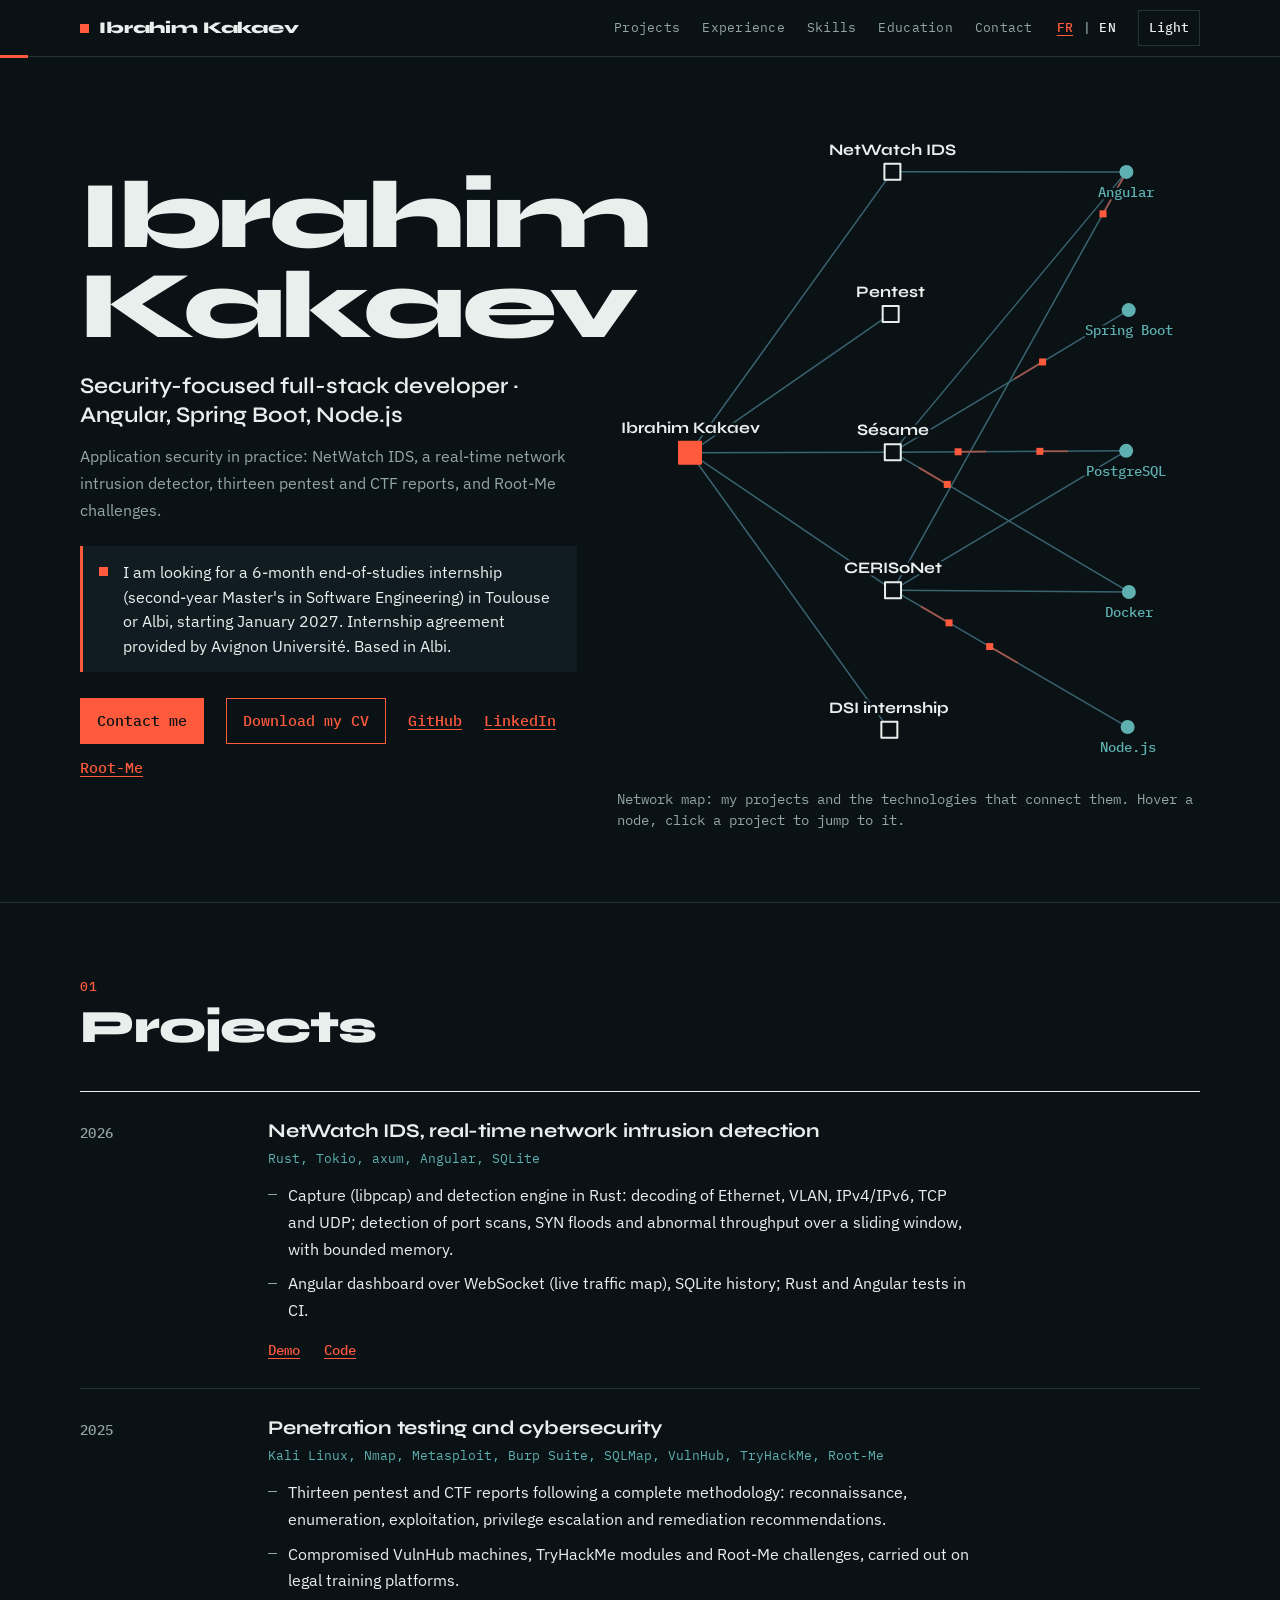
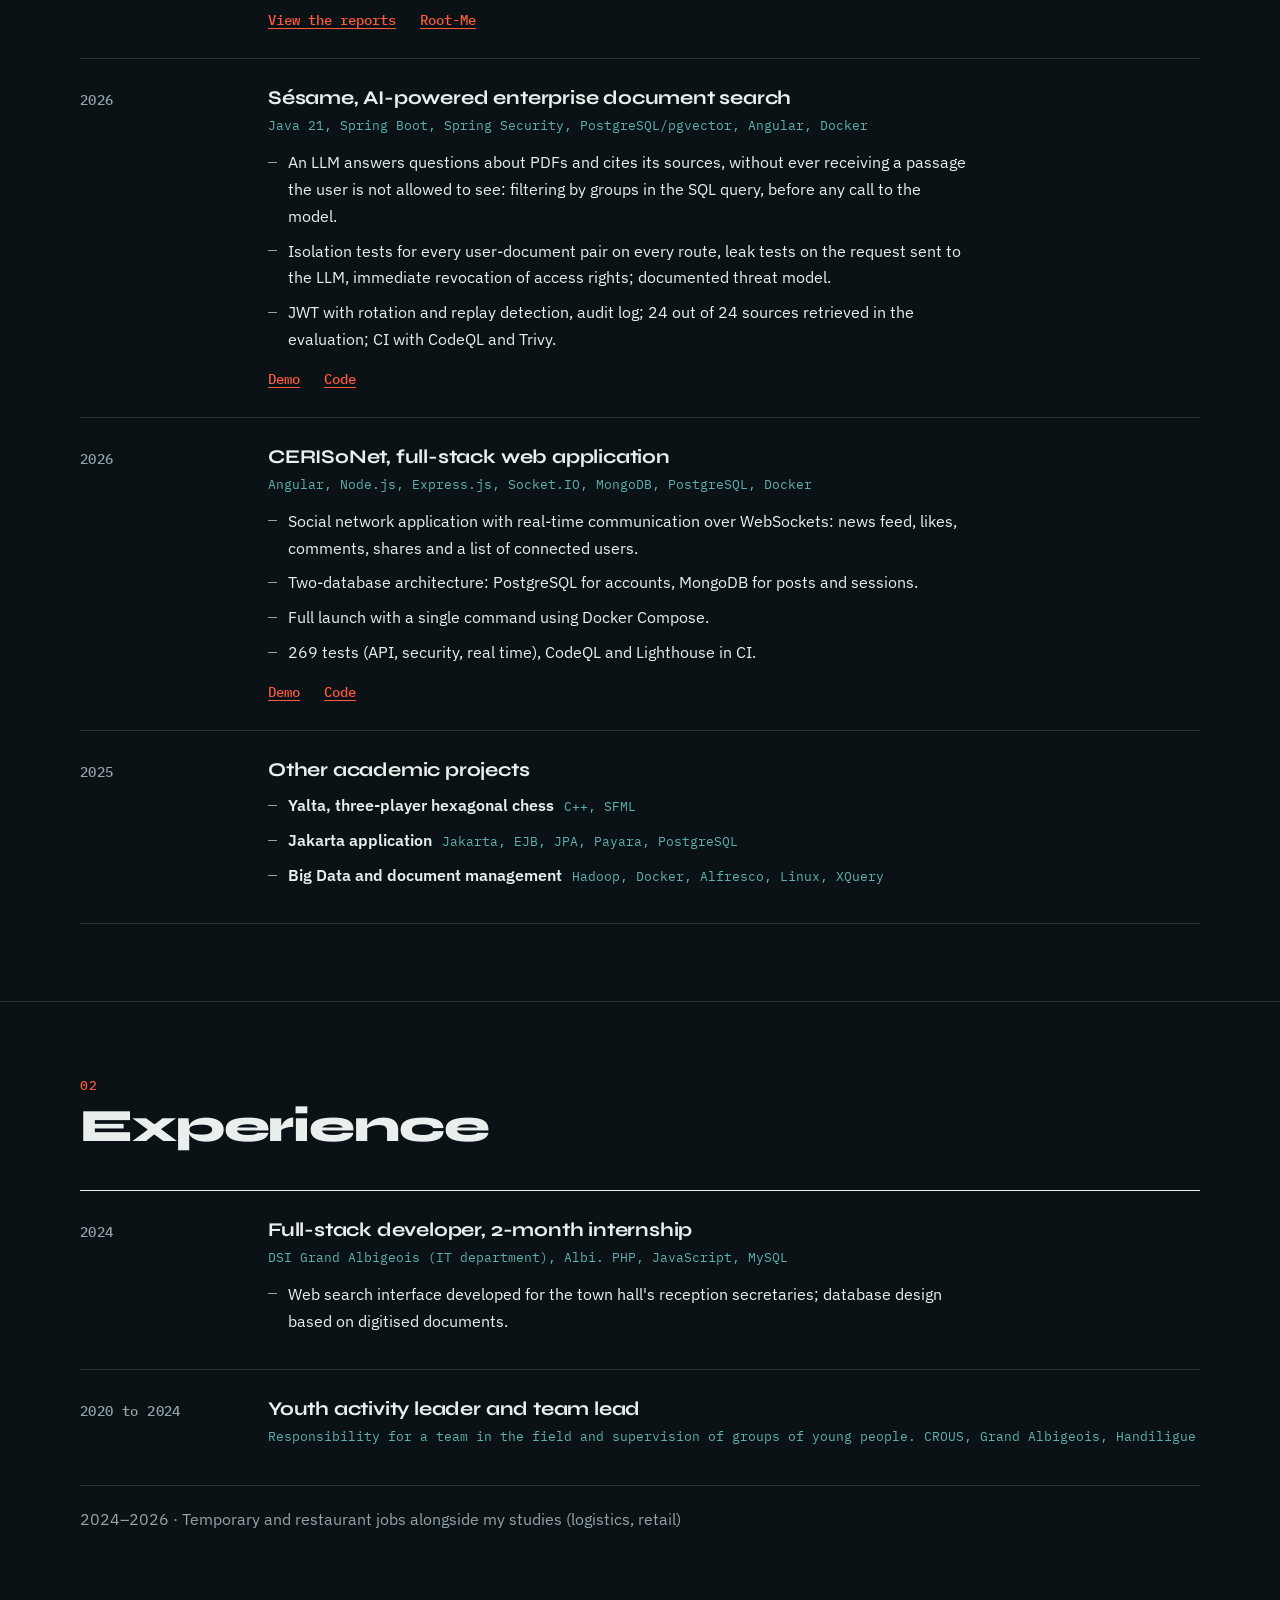
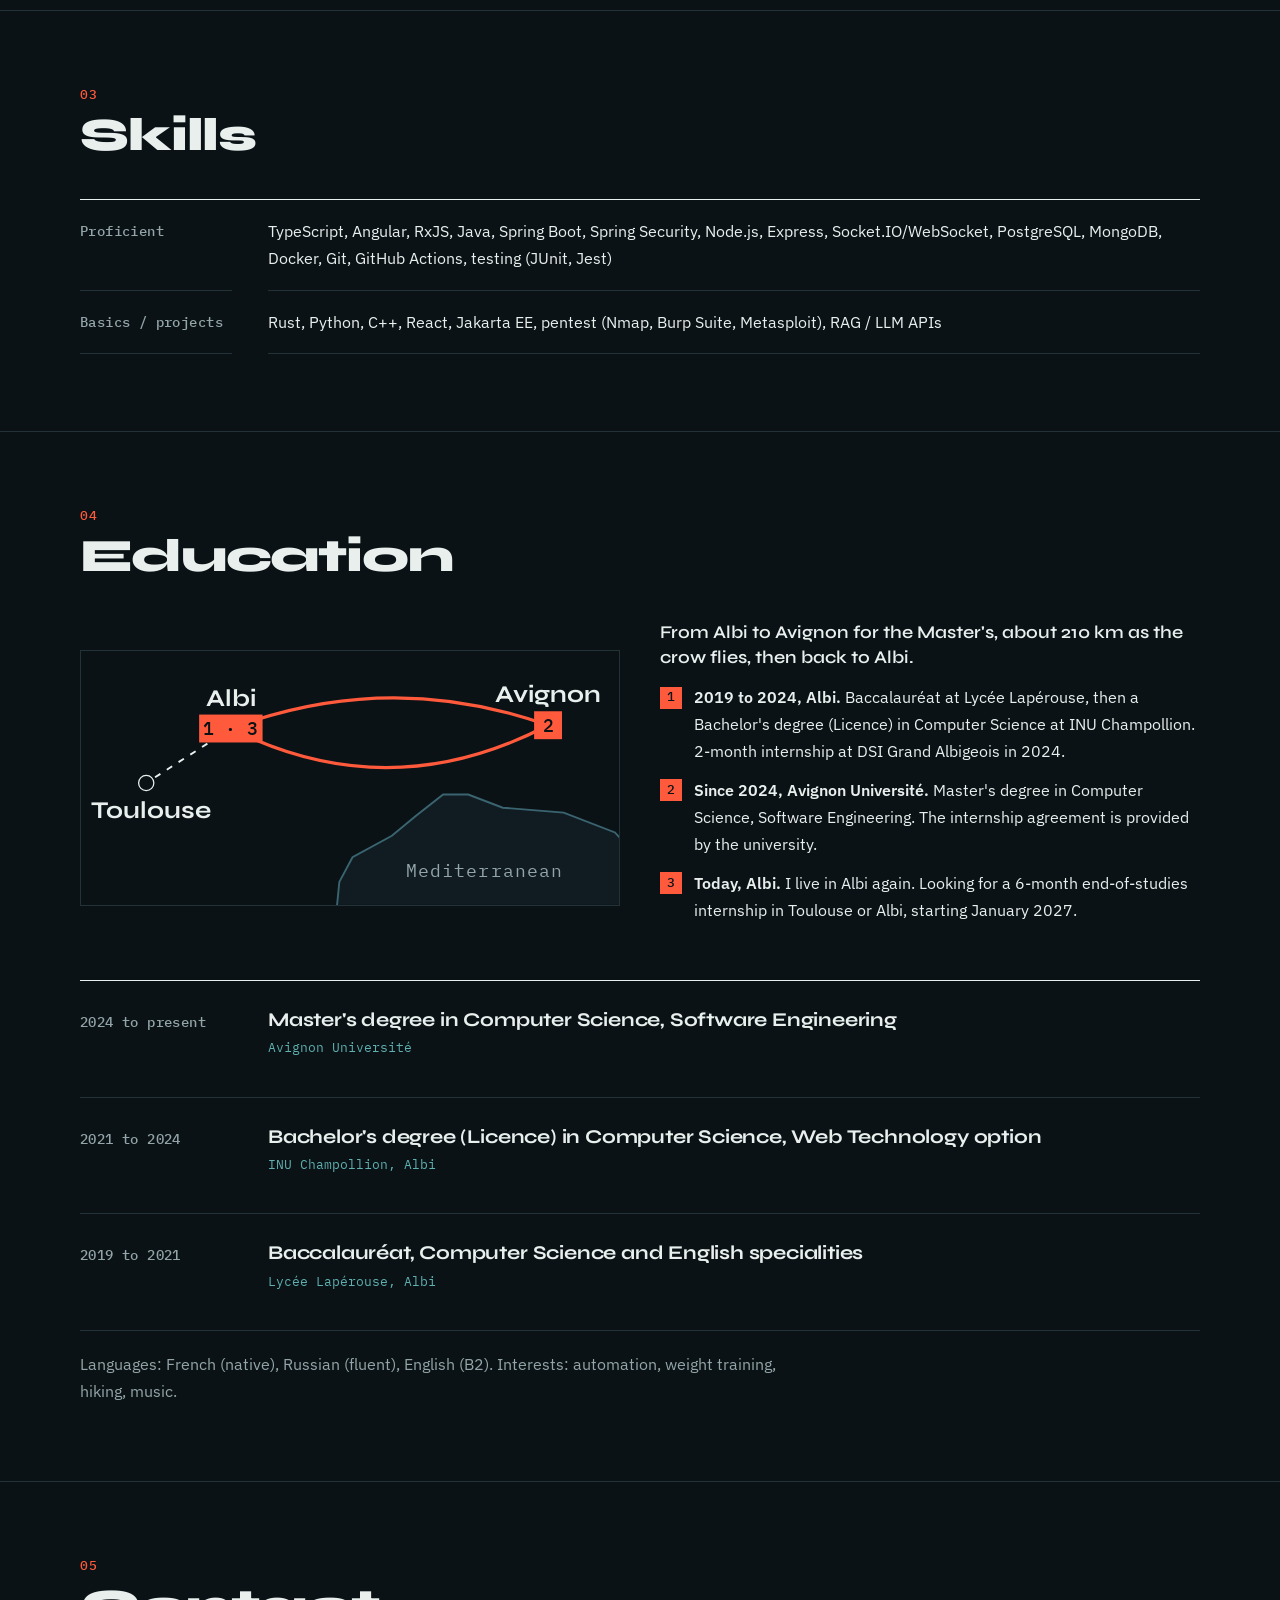
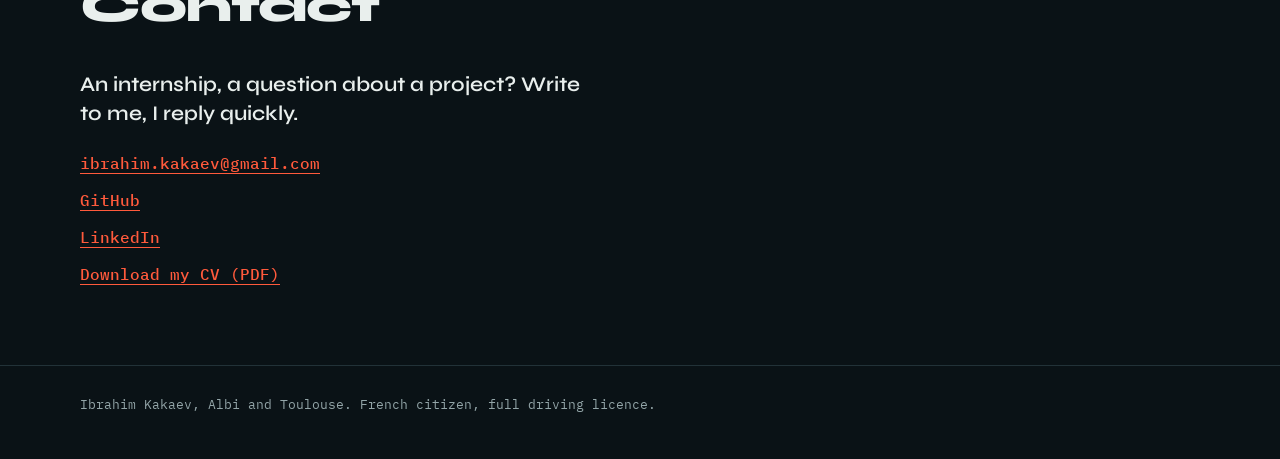
==== commit 8a9ff909: "Positionnement « full-stack orienté sécurité », NetWatch IDS en premier - Titre, accroche et métadon" ====
--- a/en/index.html
+++ b/en/index.html
@@ -3,8 +3,8 @@
 <head>
   <meta charset="utf-8">
   <meta name="viewport" content="width=device-width, initial-scale=1">
-  <title>Ibrahim Kakaev, full-stack developer · Angular, Spring Boot, Node.js</title>
-  <meta name="description" content="Ibrahim Kakaev, full-stack developer (Angular, Spring Boot, Node.js) with a strong focus on application security. Looking for a 6-month end-of-studies internship in Toulouse or Albi, starting January 2027.">
+  <title>Ibrahim Kakaev, security-focused full-stack developer</title>
+  <meta name="description" content="Ibrahim Kakaev, security-focused full-stack developer (Angular, Spring Boot, Node.js): network intrusion detection, pentest, Root-Me. Looking for a 6-month end-of-studies internship in Toulouse or Albi, starting January 2027.">
   <link rel="canonical" href="https://ibrahimkakaev.github.io/en/">
   <link rel="alternate" hreflang="fr" href="https://ibrahimkakaev.github.io/">
   <link rel="alternate" hreflang="en" href="https://ibrahimkakaev.github.io/en/">
@@ -15,11 +15,11 @@
   <meta property="og:locale" content="en_GB">
   <meta property="og:locale:alternate" content="fr_FR">
   <meta property="og:url" content="https://ibrahimkakaev.github.io/en/">
-  <meta property="og:title" content="Ibrahim Kakaev, full-stack developer · Angular, Spring Boot, Node.js">
-  <meta property="og:description" content="Ibrahim Kakaev, full-stack developer (Angular, Spring Boot, Node.js) with a strong focus on application security. Looking for a 6-month end-of-studies internship in Toulouse or Albi, starting January 2027.">
+  <meta property="og:title" content="Ibrahim Kakaev, security-focused full-stack developer">
+  <meta property="og:description" content="Ibrahim Kakaev, security-focused full-stack developer (Angular, Spring Boot, Node.js): network intrusion detection, pentest, Root-Me. Looking for a 6-month end-of-studies internship in Toulouse or Albi, starting January 2027.">
   <meta name="twitter:card" content="summary">
-  <meta name="twitter:title" content="Ibrahim Kakaev, full-stack developer · Angular, Spring Boot, Node.js">
-  <meta name="twitter:description" content="Ibrahim Kakaev, full-stack developer (Angular, Spring Boot, Node.js) with a strong focus on application security. Looking for a 6-month end-of-studies internship in Toulouse or Albi, starting January 2027.">
+  <meta name="twitter:title" content="Ibrahim Kakaev, security-focused full-stack developer">
+  <meta name="twitter:description" content="Ibrahim Kakaev, security-focused full-stack developer (Angular, Spring Boot, Node.js): network intrusion detection, pentest, Root-Me. Looking for a 6-month end-of-studies internship in Toulouse or Albi, starting January 2027.">
   <!-- TODO: no sharing image in the repository. Add a 1200 × 630 px image (e.g. og-image.png),
        then the og:image and twitter:image tags with its absolute URL, and switch twitter:card to "summary_large_image". -->
   <meta name="color-scheme" content="dark light">
@@ -57,8 +57,8 @@
     <div class="wrap hero-grid">
       <div class="hero-text">
         <h1 class="name">Ibrahim<br>Kakaev</h1>
-        <p class="role">Full-stack developer · Angular, Spring Boot, Node.js</p>
-        <p class="pitch">Strong focus on application security.</p>
+        <p class="role">Security-focused full-stack developer · Angular, Spring Boot, Node.js</p>
+        <p class="pitch">Application security in practice: NetWatch IDS, a real-time network intrusion detector, thirteen pentest and CTF reports, and Root-Me challenges.</p>
         <p class="availability">
           <span class="dot" aria-hidden="true"></span>
           I am looking for a 6-month end-of-studies internship (second-year Master's in Software Engineering) in Toulouse or Albi, starting January 2027. Internship agreement provided by Avignon Université. Based in Albi.
@@ -82,6 +82,52 @@
       <div class="wrap">
         <h2>Projects</h2>
         <ol class="rows">
+          <li class="row" data-node="NetWatch IDS">
+            <span class="when">2026</span>
+            <div class="what">
+              <h3>NetWatch IDS, real-time network intrusion detection</h3>
+              <p class="stack">Rust, Tokio, axum, Angular, SQLite</p>
+              <ul>
+                <li>Capture (libpcap) and detection engine in Rust: decoding of Ethernet, VLAN, IPv4/IPv6, TCP and UDP; detection of port scans, SYN floods and abnormal throughput over a sliding window, with bounded memory.</li>
+                <li>Angular dashboard over WebSocket (live traffic map), SQLite history; Rust and Angular tests in CI.</li>
+              </ul>
+              <p class="more">
+                <a href="https://ibrahimkakaev.github.io/NetWatch-IDS/">Demo</a>
+                <a href="https://github.com/IbrahimKakaev/NetWatch-IDS">Code</a>
+              </p>
+            </div>
+          </li>
+          <li class="row" data-node="Pentest">
+            <span class="when">2025</span>
+            <div class="what">
+              <h3>Penetration testing and cybersecurity</h3>
+              <p class="stack">Kali Linux, Nmap, Metasploit, Burp Suite, SQLMap, VulnHub, TryHackMe, Root-Me</p>
+              <ul>
+                <li>Thirteen pentest and CTF reports following a complete methodology: reconnaissance, enumeration, exploitation, privilege escalation and remediation recommendations.</li>
+                <li>Compromised VulnHub machines, TryHackMe modules and Root-Me challenges, carried out on legal training platforms.</li>
+              </ul>
+              <p class="more">
+                <a href="reports.html">View the reports</a>
+                <a href="https://www.root-me.org/MIK_Sparrow?lang=fr">Root-Me</a>
+              </p>
+            </div>
+          </li>
+          <li class="row" data-node="Sésame">
+            <span class="when">2026</span>
+            <div class="what">
+              <h3>Sésame, AI-powered enterprise document search</h3>
+              <p class="stack">Java 21, Spring Boot, Spring Security, PostgreSQL/pgvector, Angular, Docker</p>
+              <ul>
+                <li>An LLM answers questions about PDFs and cites its sources, without ever receiving a passage the user is not allowed to see: filtering by groups in the SQL query, before any call to the model.</li>
+                <li>Isolation tests for every user-document pair on every route, leak tests on the request sent to the LLM, immediate revocation of access rights; documented threat model.</li>
+                <li>JWT with rotation and replay detection, audit log; 24 out of 24 sources retrieved in the evaluation; CI with CodeQL and Trivy.</li>
+              </ul>
+              <p class="more">
+                <a href="https://ibrahimkakaev.github.io/Sesame/">Demo</a>
+                <a href="https://github.com/IbrahimKakaev/Sesame">Code</a>
+              </p>
+            </div>
+          </li>
           <li class="row" data-node="CERISoNet">
             <span class="when">2026</span>
             <div class="what">
@@ -96,52 +142,6 @@
               <p class="more">
                 <a href="https://ibrahimkakaev.github.io/CERISoNet/">Demo</a>
                 <a href="https://github.com/IbrahimKakaev/CERISoNet">Code</a>
-              </p>
-            </div>
-          </li>
-          <li class="row" data-node="Sésame">
-            <span class="when">2026</span>
-            <div class="what">
-              <h3>Sésame, AI-powered enterprise document search</h3>
-              <p class="stack">Java 21, Spring Boot, Spring Security, PostgreSQL/pgvector, Angular, Docker</p>
-              <ul>
-                <li>An LLM answers questions about PDFs and cites its sources, without ever receiving a passage the user is not allowed to see: filtering by groups in the SQL query, before any call to the model.</li>
-                <li>Isolation tests for every user-document pair on every route, leak tests on the request sent to the LLM, immediate revocation of access rights; documented threat model.</li>
-                <li>JWT with rotation and replay detection, audit log; 24 out of 24 sources retrieved in the evaluation; CI with CodeQL and Trivy.</li>
-              </ul>
-              <p class="more">
-                <a href="https://ibrahimkakaev.github.io/Sesame/">Demo</a>
-                <a href="https://github.com/IbrahimKakaev/Sesame">Code</a>
-              </p>
-            </div>
-          </li>
-          <li class="row" data-node="NetWatch IDS">
-            <span class="when">2026</span>
-            <div class="what">
-              <h3>NetWatch IDS, real-time network intrusion detection</h3>
-              <p class="stack">Rust, Tokio, axum, Angular, SQLite</p>
-              <ul>
-                <li>Capture (libpcap) and detection engine in Rust: decoding of Ethernet, VLAN, IPv4/IPv6, TCP and UDP; detection of port scans, SYN floods and abnormal throughput over a sliding window, with bounded memory.</li>
-                <li>Angular dashboard over WebSocket (live traffic map), SQLite history; Rust and Angular tests in CI.</li>
-              </ul>
-              <p class="more">
-                <a href="https://ibrahimkakaev.github.io/NetWatch-IDS/">Demo</a>
-                <a href="https://github.com/IbrahimKakaev/NetWatch-IDS">Code</a>
-              </p>
-            </div>
-          </li>
-          <li class="row" data-node="Pentest">
-            <span class="when">2025</span>
-            <div class="what">
-              <h3>Penetration testing and cybersecurity</h3>
-              <p class="stack">Kali Linux, Nmap, Metasploit, Burp Suite, SQLMap, VulnHub, TryHackMe, Root-Me</p>
-              <ul>
-                <li>Thirteen pentest and CTF reports following a complete methodology: reconnaissance, enumeration, exploitation, privilege escalation and remediation recommendations.</li>
-                <li>Compromised VulnHub machines, TryHackMe modules and Root-Me challenges, carried out on legal training platforms.</li>
-              </ul>
-              <p class="more">
-                <a href="reports.html">View the reports</a>
-                <a href="https://www.root-me.org/MIK_Sparrow?lang=fr">Root-Me</a>
               </p>
             </div>
           </li>
--- a/style.css
+++ b/style.css
@@ -347,7 +347,7 @@
   margin: 0 0 clamp(22px, 4vw, 38px);
   font-family: var(--display);
   font-weight: 800;
-  font-size: clamp(1.9rem, 4.5vw, 2.9rem);
+  font-size: clamp(1.45rem, 7.2vw, 2.9rem);
   letter-spacing: -0.025em;
   line-height: 1.1;
 }
@@ -451,6 +451,9 @@
   color: var(--node);
 }
 .what .mini { margin-top: 10px; }
+@media (max-width: 599px) {
+  .mini-stack { display: block; margin-left: 0; }
+}
 .what .mini strong { font-weight: 600; }
 .row + .aside, .rows + .aside { margin-top: 20px; }
 
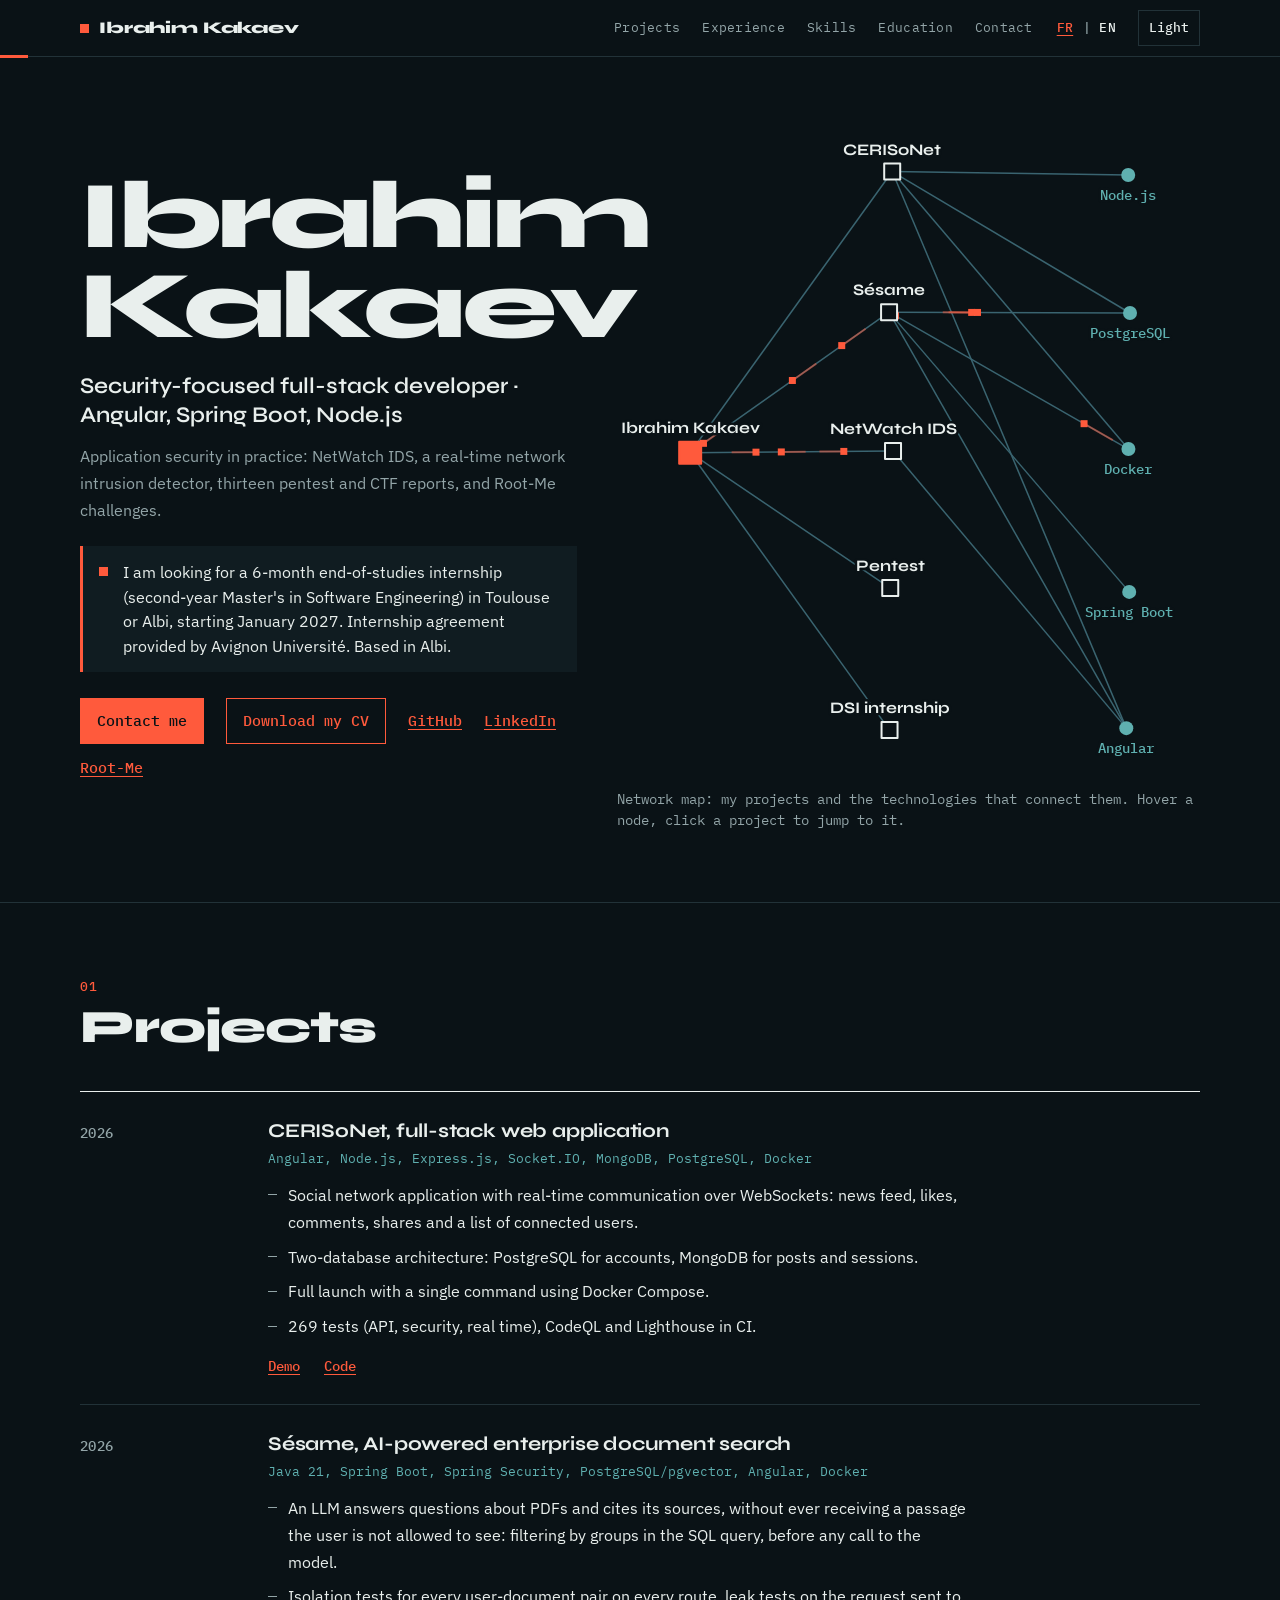
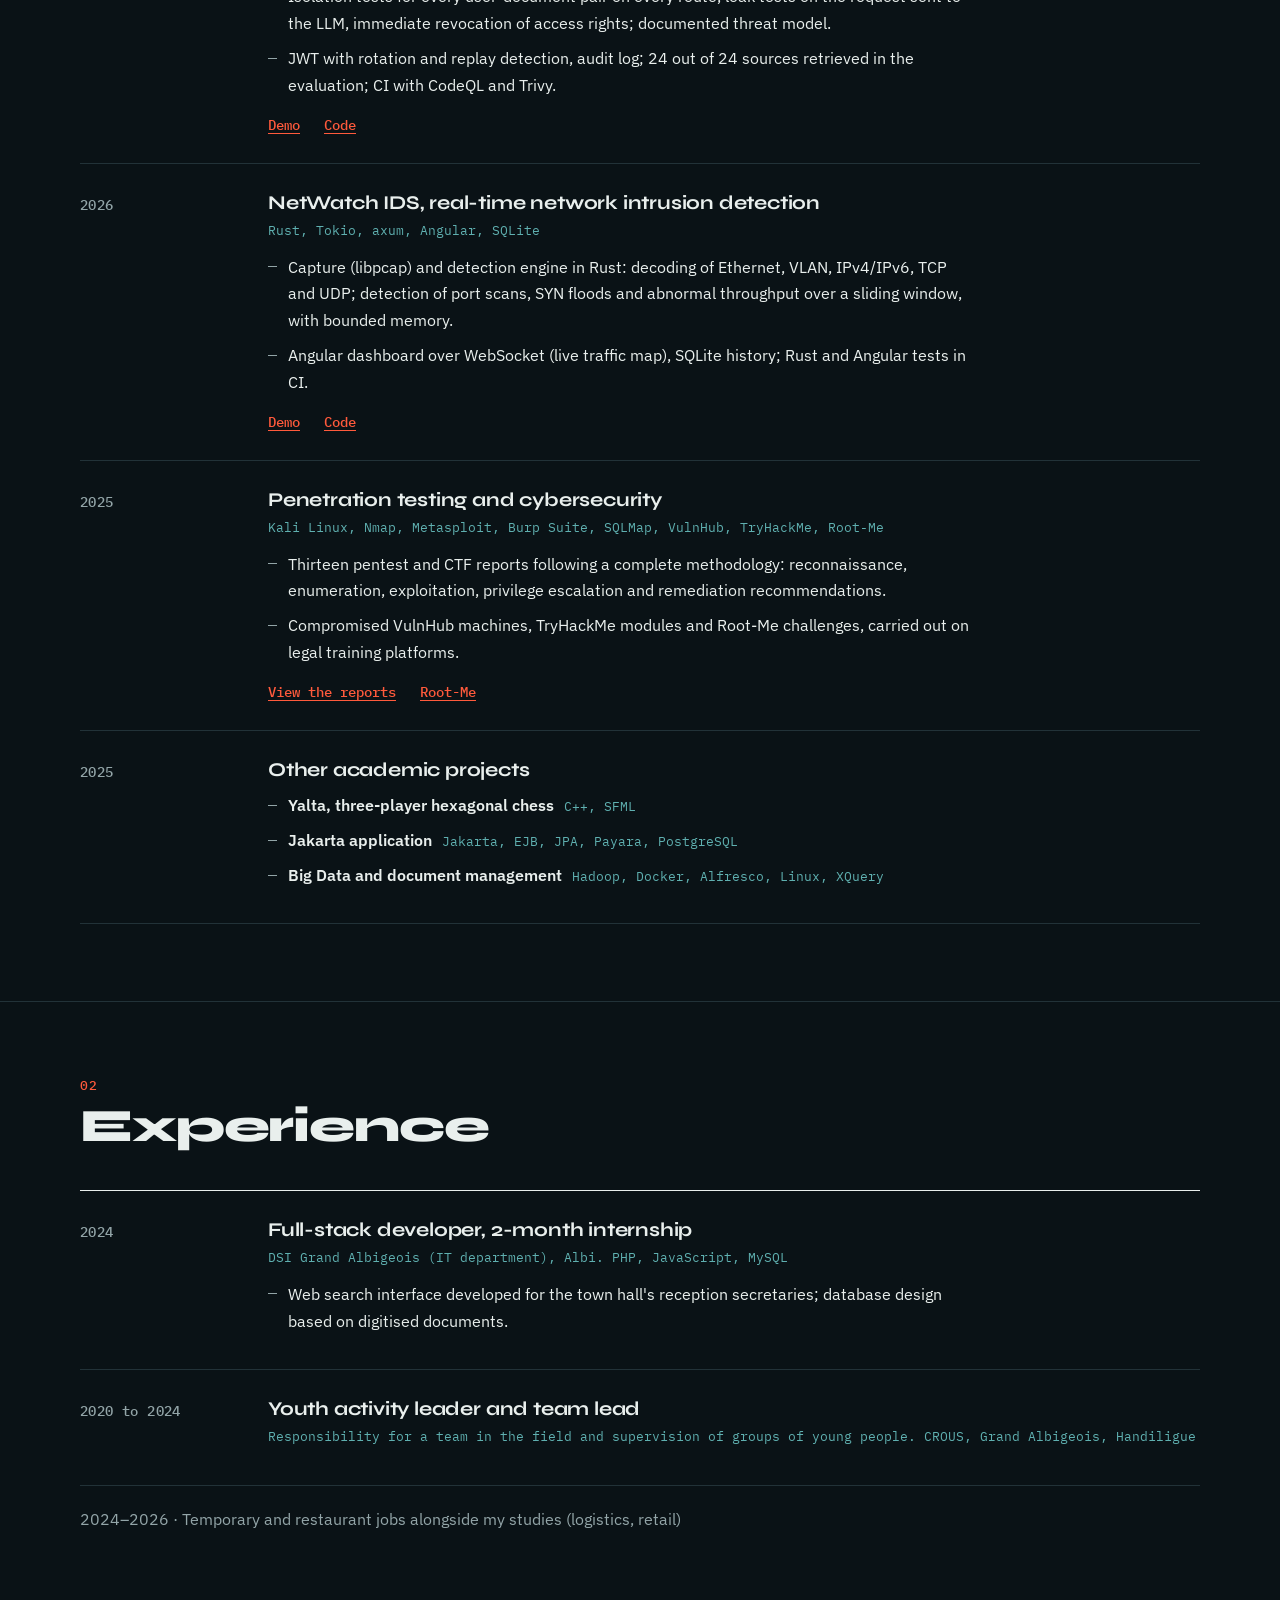
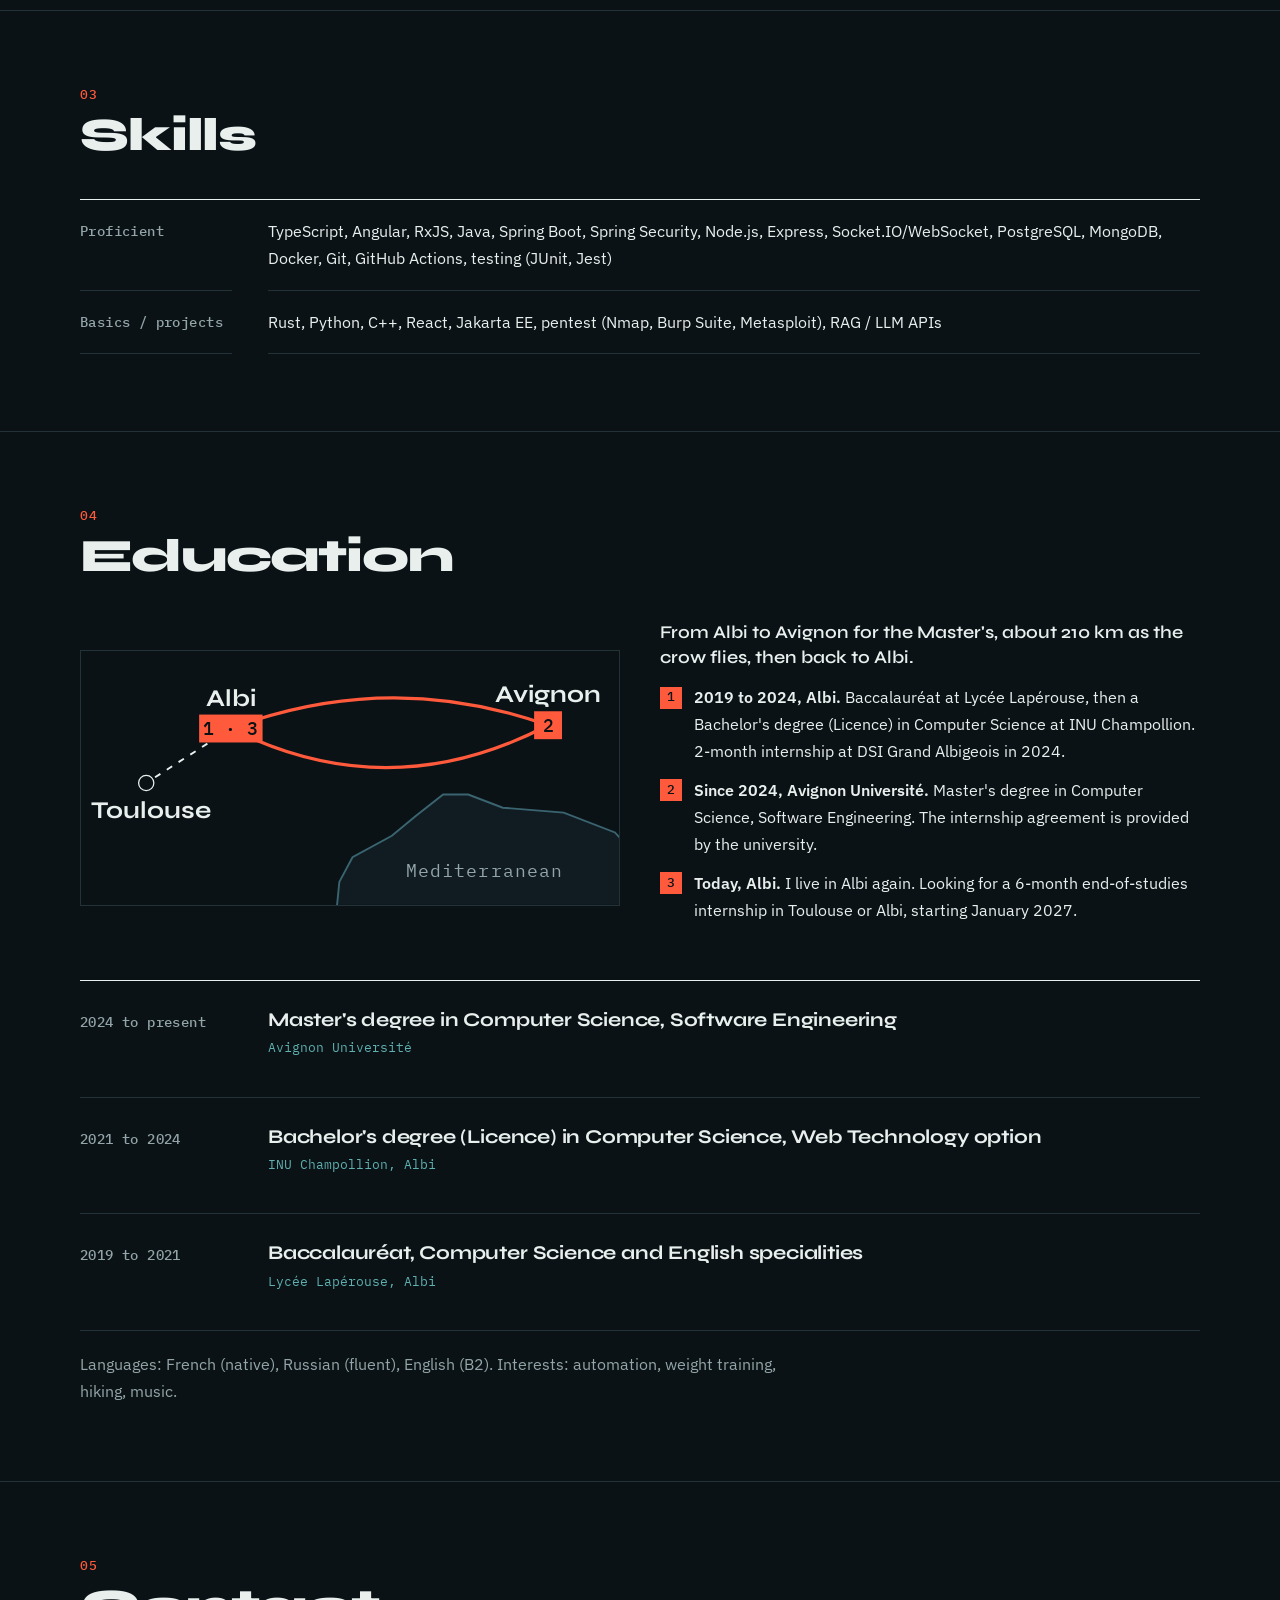
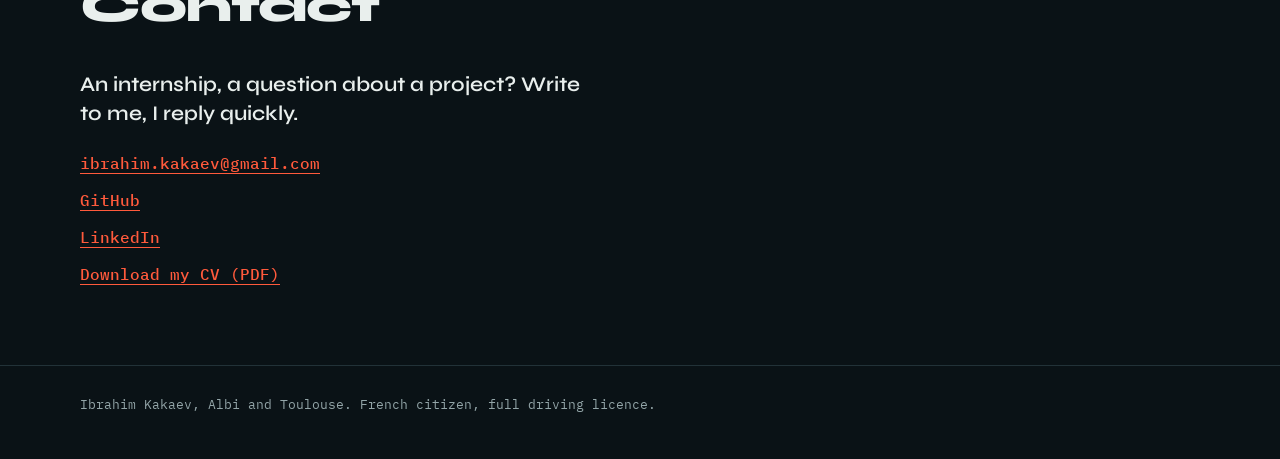
==== commit 3a221f2a: "Projets remis dans l'ordre précédent : CERISoNet, Sésame, NetWatch IDS, pentest Co-Authored-By: Clau" ====
--- a/en/index.html
+++ b/en/index.html
@@ -82,52 +82,6 @@
       <div class="wrap">
         <h2>Projects</h2>
         <ol class="rows">
-          <li class="row" data-node="NetWatch IDS">
-            <span class="when">2026</span>
-            <div class="what">
-              <h3>NetWatch IDS, real-time network intrusion detection</h3>
-              <p class="stack">Rust, Tokio, axum, Angular, SQLite</p>
-              <ul>
-                <li>Capture (libpcap) and detection engine in Rust: decoding of Ethernet, VLAN, IPv4/IPv6, TCP and UDP; detection of port scans, SYN floods and abnormal throughput over a sliding window, with bounded memory.</li>
-                <li>Angular dashboard over WebSocket (live traffic map), SQLite history; Rust and Angular tests in CI.</li>
-              </ul>
-              <p class="more">
-                <a href="https://ibrahimkakaev.github.io/NetWatch-IDS/">Demo</a>
-                <a href="https://github.com/IbrahimKakaev/NetWatch-IDS">Code</a>
-              </p>
-            </div>
-          </li>
-          <li class="row" data-node="Pentest">
-            <span class="when">2025</span>
-            <div class="what">
-              <h3>Penetration testing and cybersecurity</h3>
-              <p class="stack">Kali Linux, Nmap, Metasploit, Burp Suite, SQLMap, VulnHub, TryHackMe, Root-Me</p>
-              <ul>
-                <li>Thirteen pentest and CTF reports following a complete methodology: reconnaissance, enumeration, exploitation, privilege escalation and remediation recommendations.</li>
-                <li>Compromised VulnHub machines, TryHackMe modules and Root-Me challenges, carried out on legal training platforms.</li>
-              </ul>
-              <p class="more">
-                <a href="reports.html">View the reports</a>
-                <a href="https://www.root-me.org/MIK_Sparrow?lang=fr">Root-Me</a>
-              </p>
-            </div>
-          </li>
-          <li class="row" data-node="Sésame">
-            <span class="when">2026</span>
-            <div class="what">
-              <h3>Sésame, AI-powered enterprise document search</h3>
-              <p class="stack">Java 21, Spring Boot, Spring Security, PostgreSQL/pgvector, Angular, Docker</p>
-              <ul>
-                <li>An LLM answers questions about PDFs and cites its sources, without ever receiving a passage the user is not allowed to see: filtering by groups in the SQL query, before any call to the model.</li>
-                <li>Isolation tests for every user-document pair on every route, leak tests on the request sent to the LLM, immediate revocation of access rights; documented threat model.</li>
-                <li>JWT with rotation and replay detection, audit log; 24 out of 24 sources retrieved in the evaluation; CI with CodeQL and Trivy.</li>
-              </ul>
-              <p class="more">
-                <a href="https://ibrahimkakaev.github.io/Sesame/">Demo</a>
-                <a href="https://github.com/IbrahimKakaev/Sesame">Code</a>
-              </p>
-            </div>
-          </li>
           <li class="row" data-node="CERISoNet">
             <span class="when">2026</span>
             <div class="what">
@@ -142,6 +96,52 @@
               <p class="more">
                 <a href="https://ibrahimkakaev.github.io/CERISoNet/">Demo</a>
                 <a href="https://github.com/IbrahimKakaev/CERISoNet">Code</a>
+              </p>
+            </div>
+          </li>
+          <li class="row" data-node="Sésame">
+            <span class="when">2026</span>
+            <div class="what">
+              <h3>Sésame, AI-powered enterprise document search</h3>
+              <p class="stack">Java 21, Spring Boot, Spring Security, PostgreSQL/pgvector, Angular, Docker</p>
+              <ul>
+                <li>An LLM answers questions about PDFs and cites its sources, without ever receiving a passage the user is not allowed to see: filtering by groups in the SQL query, before any call to the model.</li>
+                <li>Isolation tests for every user-document pair on every route, leak tests on the request sent to the LLM, immediate revocation of access rights; documented threat model.</li>
+                <li>JWT with rotation and replay detection, audit log; 24 out of 24 sources retrieved in the evaluation; CI with CodeQL and Trivy.</li>
+              </ul>
+              <p class="more">
+                <a href="https://ibrahimkakaev.github.io/Sesame/">Demo</a>
+                <a href="https://github.com/IbrahimKakaev/Sesame">Code</a>
+              </p>
+            </div>
+          </li>
+          <li class="row" data-node="NetWatch IDS">
+            <span class="when">2026</span>
+            <div class="what">
+              <h3>NetWatch IDS, real-time network intrusion detection</h3>
+              <p class="stack">Rust, Tokio, axum, Angular, SQLite</p>
+              <ul>
+                <li>Capture (libpcap) and detection engine in Rust: decoding of Ethernet, VLAN, IPv4/IPv6, TCP and UDP; detection of port scans, SYN floods and abnormal throughput over a sliding window, with bounded memory.</li>
+                <li>Angular dashboard over WebSocket (live traffic map), SQLite history; Rust and Angular tests in CI.</li>
+              </ul>
+              <p class="more">
+                <a href="https://ibrahimkakaev.github.io/NetWatch-IDS/">Demo</a>
+                <a href="https://github.com/IbrahimKakaev/NetWatch-IDS">Code</a>
+              </p>
+            </div>
+          </li>
+          <li class="row" data-node="Pentest">
+            <span class="when">2025</span>
+            <div class="what">
+              <h3>Penetration testing and cybersecurity</h3>
+              <p class="stack">Kali Linux, Nmap, Metasploit, Burp Suite, SQLMap, VulnHub, TryHackMe, Root-Me</p>
+              <ul>
+                <li>Thirteen pentest and CTF reports following a complete methodology: reconnaissance, enumeration, exploitation, privilege escalation and remediation recommendations.</li>
+                <li>Compromised VulnHub machines, TryHackMe modules and Root-Me challenges, carried out on legal training platforms.</li>
+              </ul>
+              <p class="more">
+                <a href="reports.html">View the reports</a>
+                <a href="https://www.root-me.org/MIK_Sparrow?lang=fr">Root-Me</a>
               </p>
             </div>
           </li>
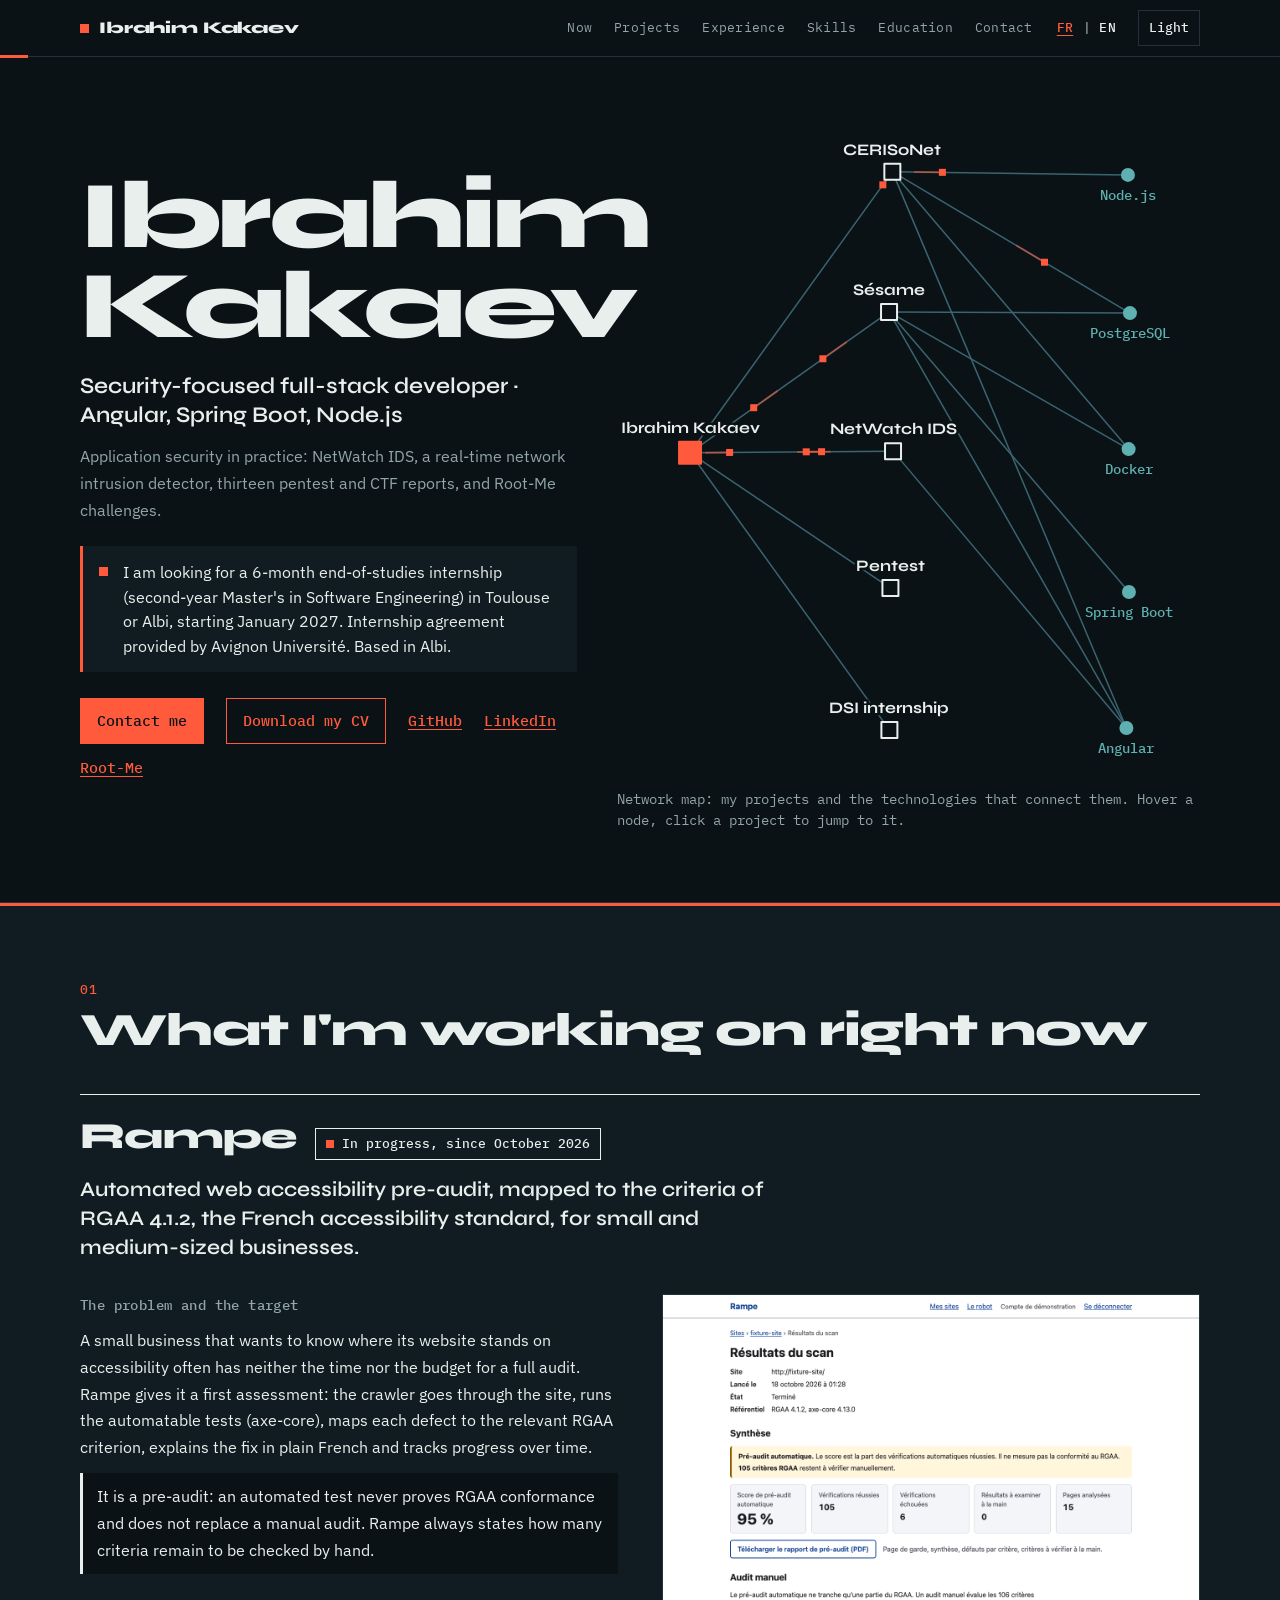
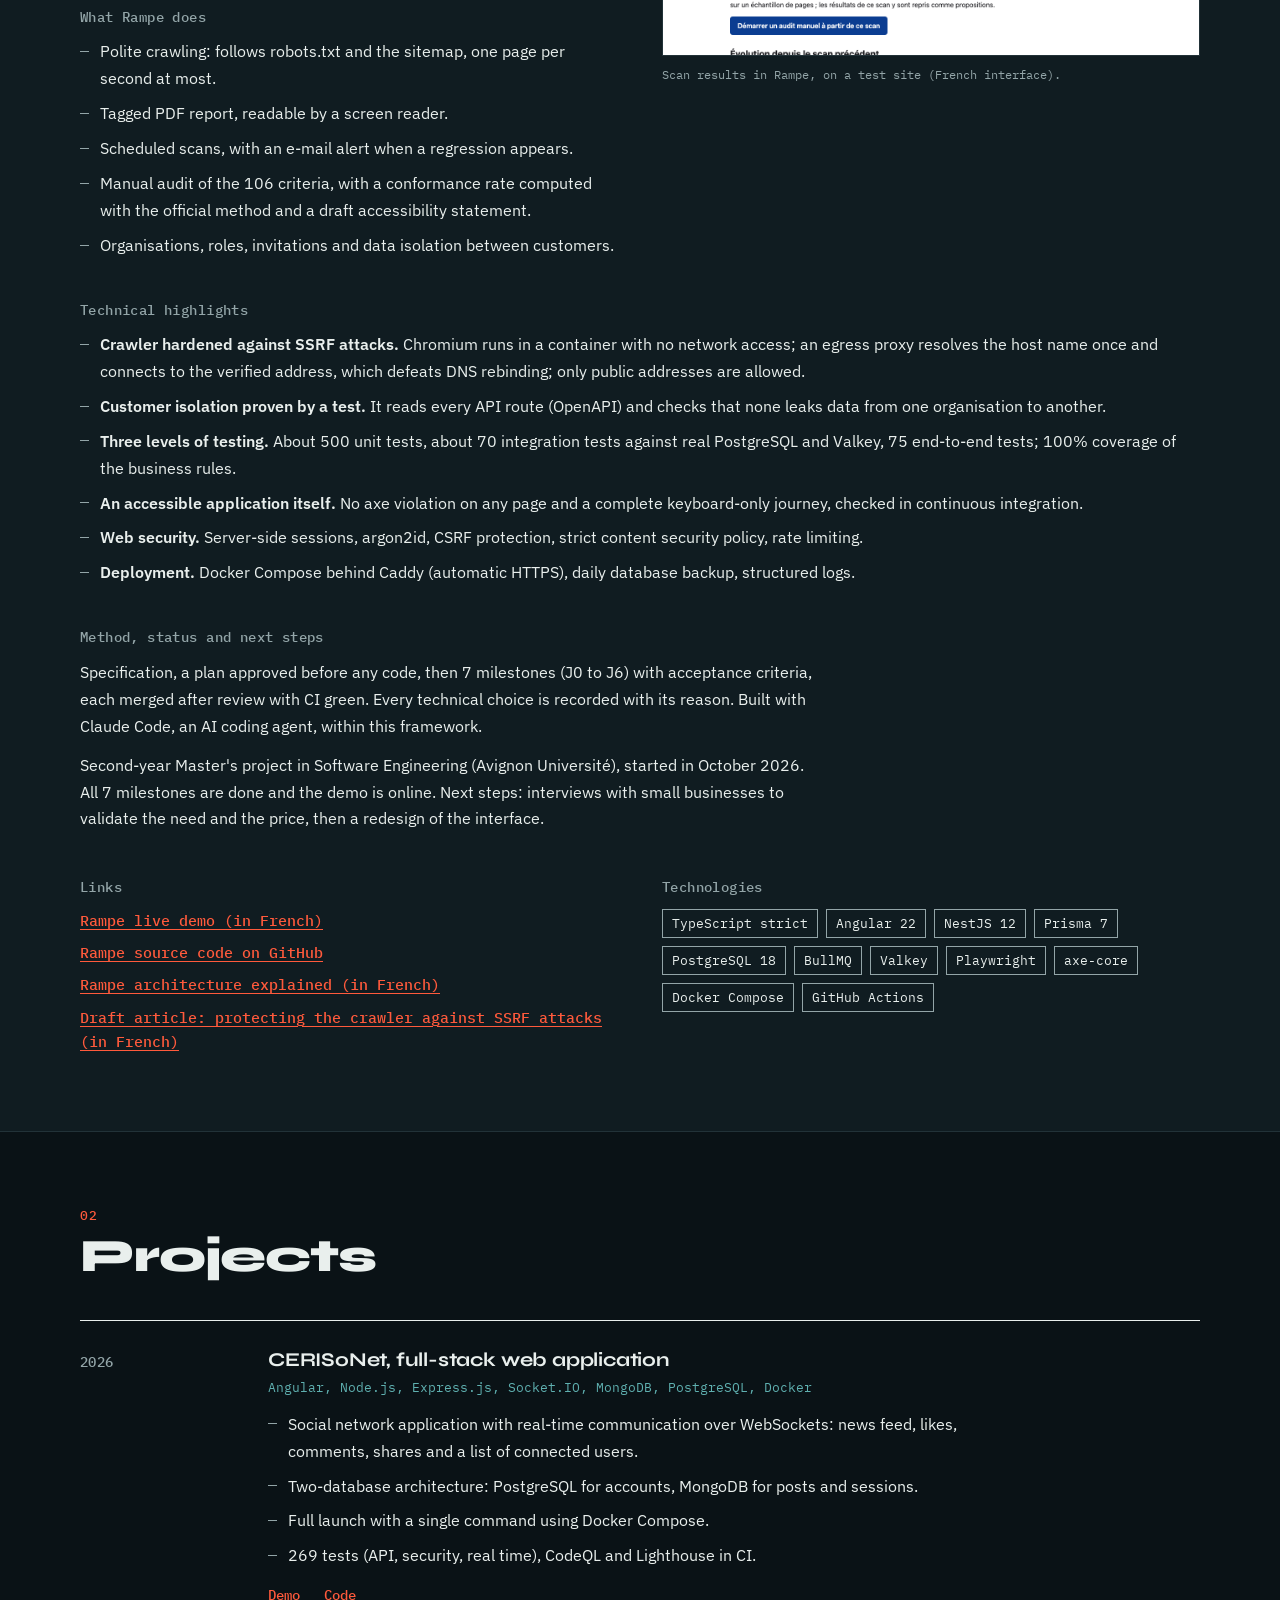
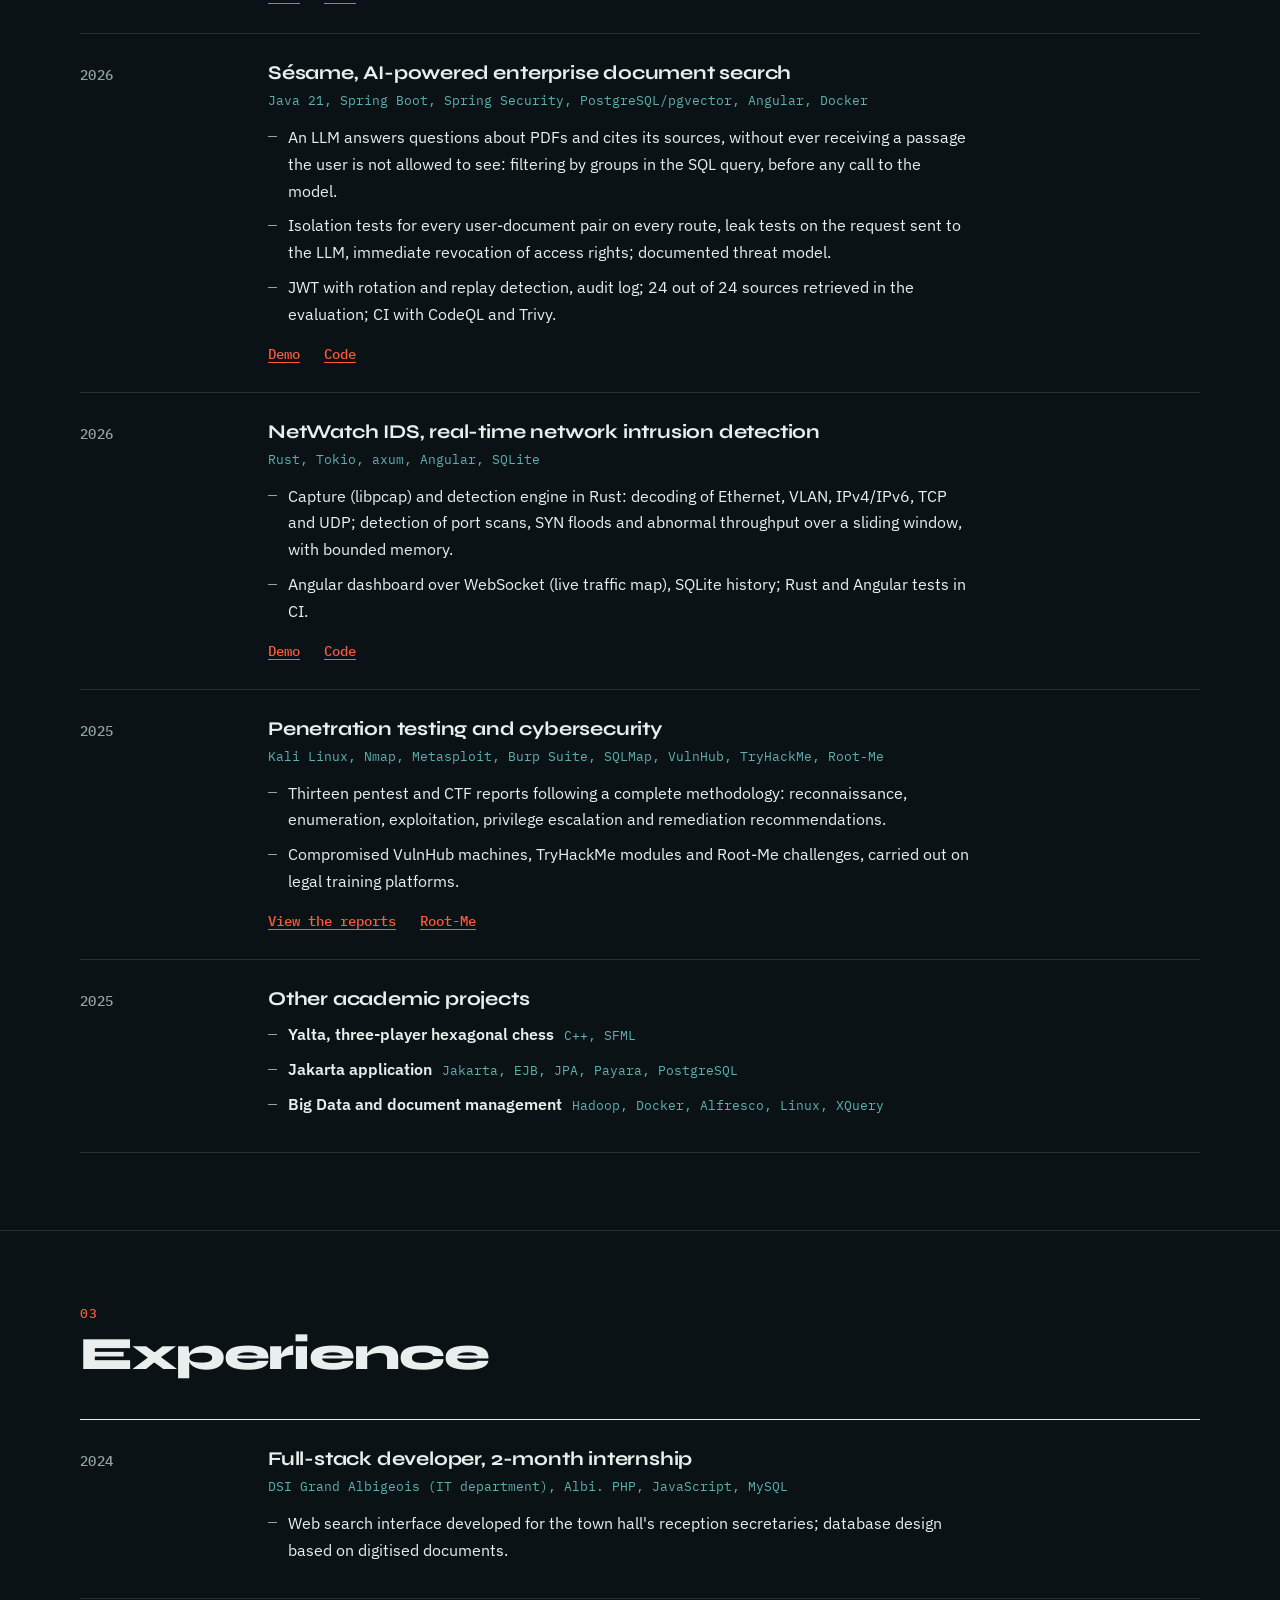
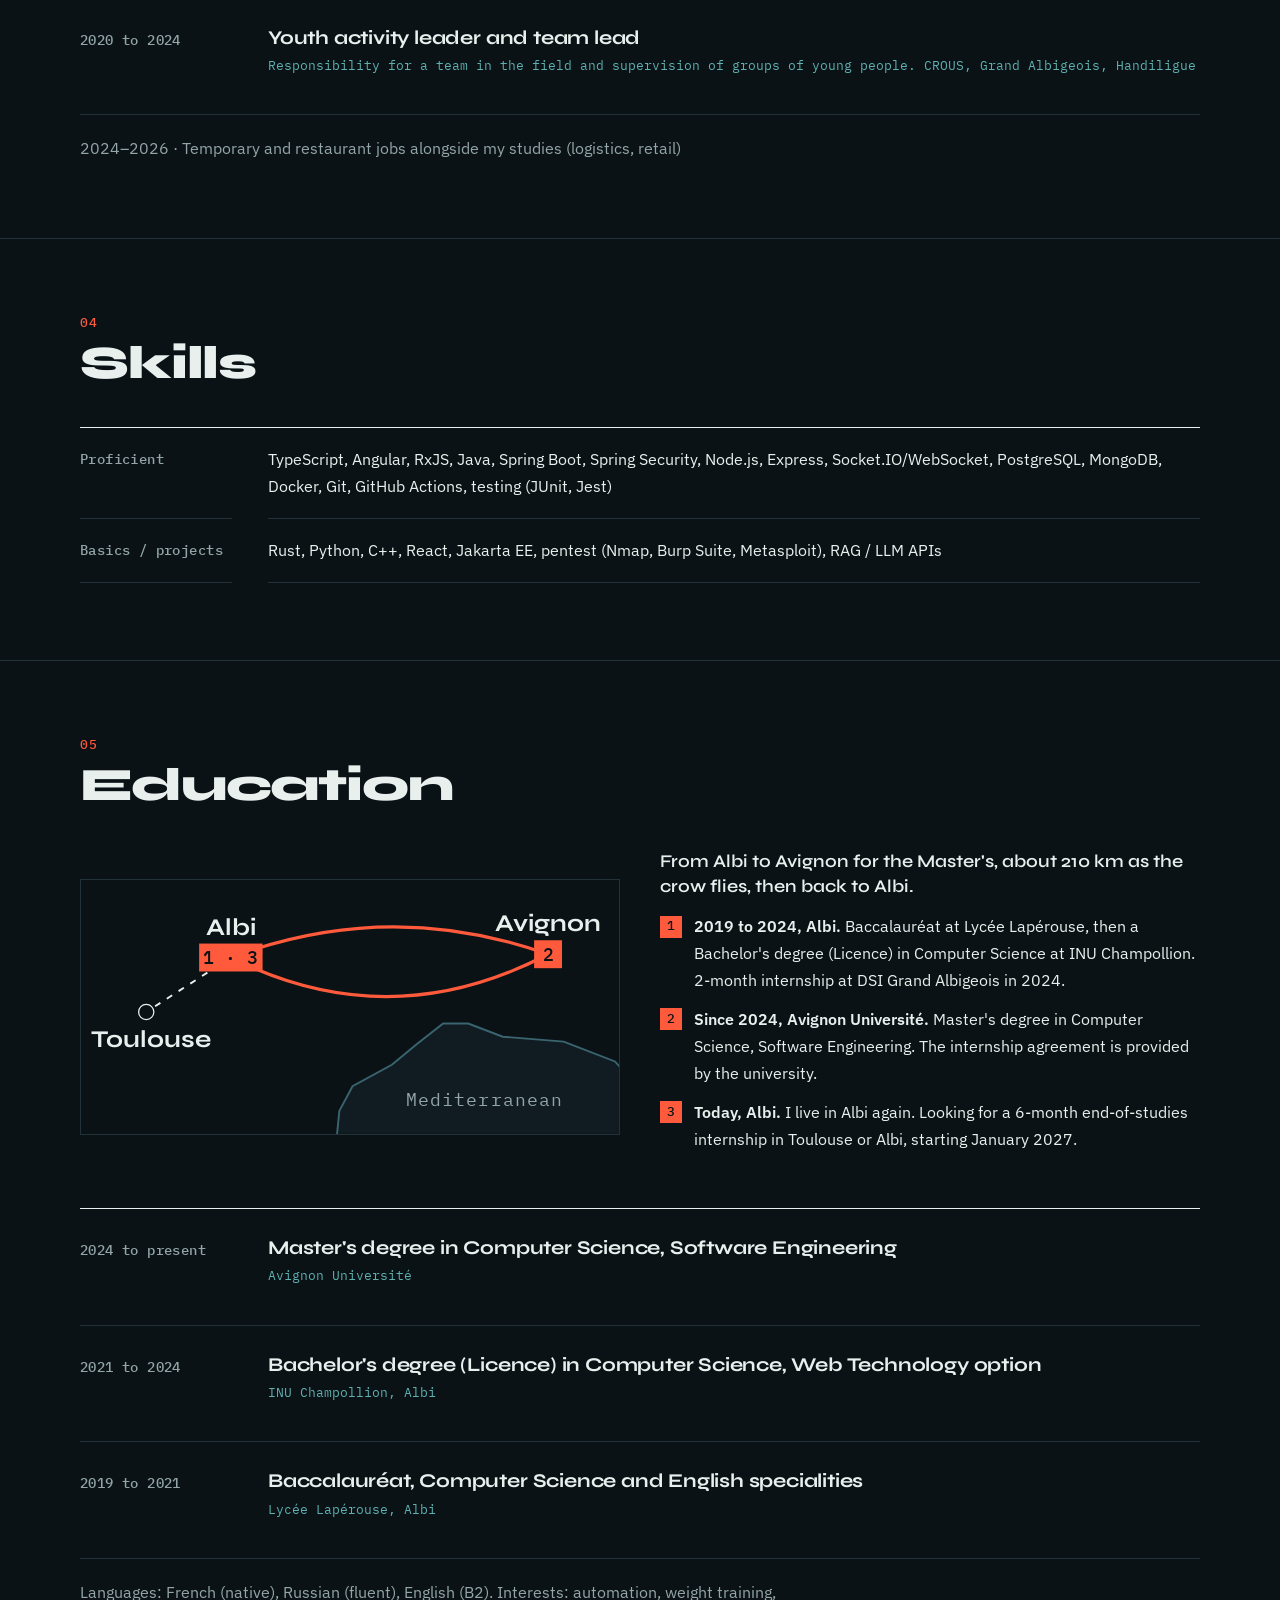
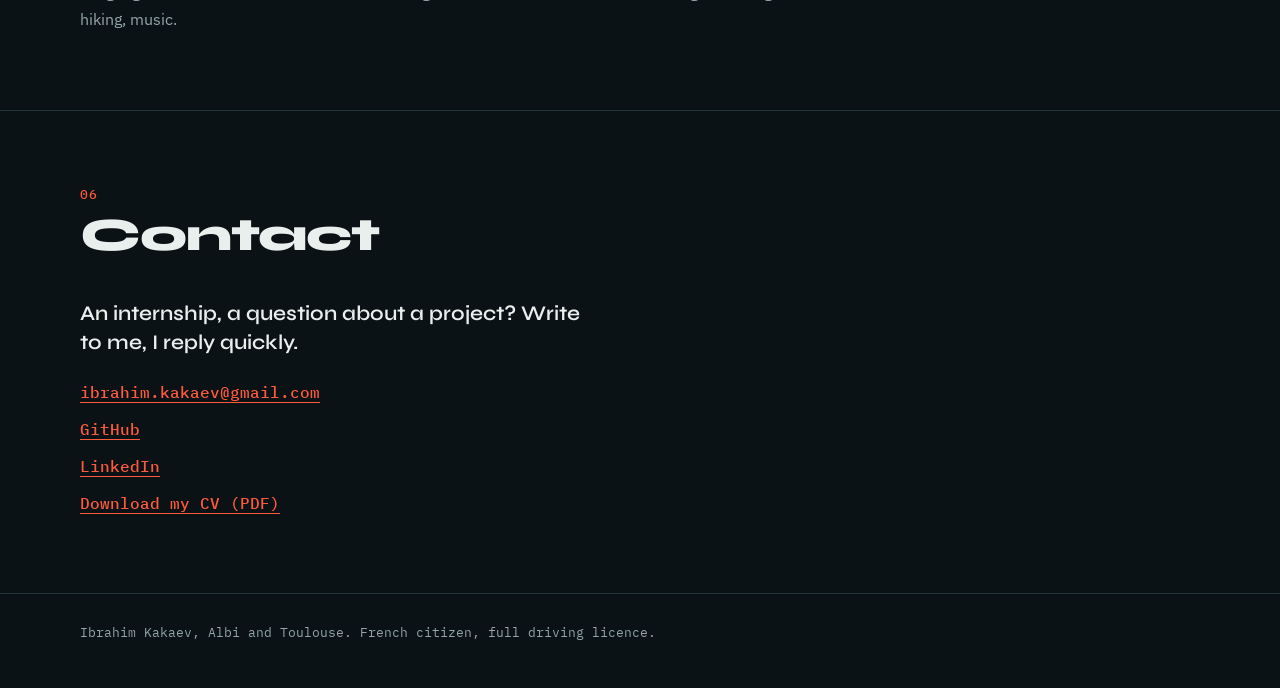
==== commit eb9c1968: "feat: section « Ce sur quoi je travaille en ce moment » consacrée à Rampe - Nouvelle section après l" ====
--- a/en/index.html
+++ b/en/index.html
@@ -36,6 +36,7 @@
     <div class="wrap top-in">
       <a class="brand" href="index.html" aria-label="Ibrahim Kakaev"><span class="brand-full">Ibrahim Kakaev</span><span class="brand-short">IK</span></a>
       <nav class="top-nav" aria-label="Sections">
+        <a href="#rampe">Now</a>
         <a href="#projects">Projects</a>
         <a href="#experience">Experience</a>
         <a href="#skills">Skills</a>
@@ -77,6 +78,80 @@
       </div>
     </div>
   </section>
+
+    <section id="rampe" class="section now" aria-labelledby="rampe-titre">
+      <div class="wrap">
+        <h2 id="rampe-titre">What I'm working on right now</h2>
+        <div class="now-head">
+          <h3 class="now-name">Rampe</h3>
+          <p class="now-status"><span class="now-dot" aria-hidden="true"></span>In progress, since October 2026</p>
+        </div>
+        <p class="now-lead">Automated web accessibility pre-audit, mapped to the criteria of RGAA 4.1.2, the French accessibility standard, for small and medium-sized businesses.</p>
+
+        <div class="now-grid">
+          <div class="now-text">
+            <h4>The problem and the target</h4>
+            <p>A small business that wants to know where its website stands on accessibility often has neither the time nor the budget for a full audit. Rampe gives it a first assessment: the crawler goes through the site, runs the automatable tests (axe-core), maps each defect to the relevant RGAA criterion, explains the fix in plain French and tracks progress over time.</p>
+            <p class="now-caveat">It is a pre-audit: an automated test never proves RGAA conformance and does not replace a manual audit. Rampe always states how many criteria remain to be checked by hand.</p>
+
+            <h4>What Rampe does</h4>
+            <ul class="now-list">
+                <li>Polite crawling: follows robots.txt and the sitemap, one page per second at most.</li>
+                <li>Tagged PDF report, readable by a screen reader.</li>
+                <li>Scheduled scans, with an e-mail alert when a regression appears.</li>
+                <li>Manual audit of the 106 criteria, with a conformance rate computed with the official method and a draft accessibility statement.</li>
+                <li>Organisations, roles, invitations and data isolation between customers.</li>
+            </ul>
+          </div>
+          <figure class="now-shot">
+            <img src="../images/rampe-scan.png" width="1280" height="860" loading="lazy" decoding="async" alt="Scan results page in Rampe, on a test site, with a French interface. Automated pre-audit score of 95%, 105 checks passed, 6 failed, 15 pages analysed. A notice states that the score does not measure RGAA conformance and that 105 criteria remain to be checked manually.">
+            <figcaption>Scan results in Rampe, on a test site (French interface).</figcaption>
+          </figure>
+        </div>
+
+        <h4>Technical highlights</h4>
+        <ul class="now-list now-points">
+              <li><strong>Crawler hardened against SSRF attacks.</strong> Chromium runs in a container with no network access; an egress proxy resolves the host name once and connects to the verified address, which defeats DNS rebinding; only public addresses are allowed.</li>
+              <li><strong>Customer isolation proven by a test.</strong> It reads every API route (OpenAPI) and checks that none leaks data from one organisation to another.</li>
+              <li><strong>Three levels of testing.</strong> About 500 unit tests, about 70 integration tests against real PostgreSQL and Valkey, 75 end-to-end tests; 100% coverage of the business rules.</li>
+              <li><strong>An accessible application itself.</strong> No axe violation on any page and a complete keyboard-only journey, checked in continuous integration.</li>
+              <li><strong>Web security.</strong> Server-side sessions, argon2id, CSRF protection, strict content security policy, rate limiting.</li>
+              <li><strong>Deployment.</strong> Docker Compose behind Caddy (automatic HTTPS), daily database backup, structured logs.</li>
+        </ul>
+
+        <h4>Method, status and next steps</h4>
+        <p class="now-p">Specification, a plan approved before any code, then 7 milestones (J0 to J6) with acceptance criteria, each merged after review with CI green. Every technical choice is recorded with its reason. Built with Claude Code, an AI coding agent, within this framework.</p>
+        <p class="now-p">Second-year Master's project in Software Engineering (Avignon Université), started in October 2026. All 7 milestones are done and the demo is online. Next steps: interviews with small businesses to validate the need and the price, then a redesign of the interface.</p>
+
+        <div class="now-foot">
+          <div>
+            <h4>Links</h4>
+            <ul class="now-links">
+              <li><a href="https://rampe-demo.duckdns.org">Rampe live demo (in French)</a></li>
+              <li><a href="https://github.com/IbrahimKakaev/Rampe">Rampe source code on GitHub</a></li>
+              <li><a href="https://github.com/IbrahimKakaev/Rampe/blob/main/docs/ARCHITECTURE.md">Rampe architecture explained (in French)</a></li>
+              <li><a href="https://github.com/IbrahimKakaev/Rampe/blob/main/docs/articles/ssrf-robot-exploration.md">Draft article: protecting the crawler against SSRF attacks (in French)</a></li>
+            </ul>
+          </div>
+          <div>
+            <h4>Technologies</h4>
+            <ul class="now-tags">
+              <li>TypeScript strict</li>
+              <li>Angular 22</li>
+              <li>NestJS 12</li>
+              <li>Prisma 7</li>
+              <li>PostgreSQL 18</li>
+              <li>BullMQ</li>
+              <li>Valkey</li>
+              <li>Playwright</li>
+              <li>axe-core</li>
+              <li>Docker Compose</li>
+              <li>GitHub Actions</li>
+            </ul>
+          </div>
+        </div>
+      </div>
+    </section>
 
     <section id="projects" class="section">
       <div class="wrap">
--- a/style.css
+++ b/style.css
@@ -65,7 +65,7 @@
   --accent: #b02d1b;
   --on-accent: #ffffff;
   --edge: #8fb1b0;
-  --node: #3d6f78;
+  --node: #35646d;
 }
 
 *, *::before, *::after { box-sizing: border-box; }
@@ -568,6 +568,168 @@
   100% { offset-distance: 100%; opacity: 0; }
 }
 
+/* Ce sur quoi je travaille en ce moment (Rampe) : section à part, sur fond distinct */
+
+.now {
+  background: var(--surface);
+  border-top: 3px solid var(--accent);
+}
+
+.now h4 {
+  margin: 32px 0 10px;
+  font-family: var(--mono);
+  font-weight: 500;
+  font-size: 0.85rem;
+  letter-spacing: 0.03em;
+  color: var(--muted);
+}
+
+.now-head {
+  display: flex;
+  flex-wrap: wrap;
+  align-items: baseline;
+  gap: 8px 18px;
+  padding-top: 18px;
+  border-top: 1px solid var(--text);
+}
+
+.now-name {
+  font-size: clamp(1.7rem, 4vw, 2.3rem);
+  font-weight: 800;
+  letter-spacing: -0.02em;
+}
+
+/* « En cours » est dit en toutes lettres : la pastille n'est qu'un ornement. */
+.now-status {
+  display: inline-flex;
+  align-items: center;
+  gap: 8px;
+  margin: 0;
+  padding: 4px 10px;
+  border: 1px solid var(--text);
+  font-family: var(--mono);
+  font-weight: 500;
+  font-size: 0.82rem;
+}
+
+.now-dot {
+  width: 8px;
+  height: 8px;
+  flex: none;
+  background: var(--accent);
+}
+
+.now-lead {
+  margin: 14px 0 0;
+  max-width: 44rem;
+  font-family: var(--display);
+  font-weight: 600;
+  font-size: clamp(1.08rem, 2vw, 1.3rem);
+  line-height: 1.4;
+}
+
+.now-grid {
+  display: grid;
+  gap: 8px 44px;
+  align-items: start;
+}
+
+.now-text p { margin: 0 0 12px; max-width: 44rem; }
+
+.now-caveat {
+  padding: 10px 14px;
+  border-left: 3px solid var(--text);
+  background: var(--bg);
+}
+
+.now-list {
+  list-style: none;
+  margin: 0;
+  padding: 0;
+  max-width: 44rem;
+}
+
+.now-list li {
+  position: relative;
+  margin: 0 0 8px;
+  padding-left: 20px;
+}
+
+.now-list li::before {
+  content: "";
+  position: absolute;
+  left: 0;
+  top: 0.78em;
+  width: 9px;
+  height: 1px;
+  background: var(--muted);
+}
+
+.now-points { max-width: none; container-type: inline-size; }
+
+@container (min-width: 760px) {
+  .now-points { display: grid; grid-template-columns: 1fr 1fr; column-gap: 40px; }
+}
+
+.now-points strong,
+.now-list strong { font-weight: 600; }
+
+.now-p { margin: 0 0 12px; max-width: 46rem; }
+
+.now-shot { margin: 24px 0 0; min-width: 0; }
+
+.now-shot img {
+  display: block;
+  width: 100%;
+  height: auto;
+  border: 1px solid var(--rule);
+}
+
+.now-shot figcaption {
+  margin-top: 8px;
+  font-family: var(--mono);
+  font-size: 0.78rem;
+  color: var(--muted);
+}
+
+.now-foot {
+  display: grid;
+  gap: 0 44px;
+}
+
+.now-links {
+  list-style: none;
+  margin: 0;
+  padding: 0;
+  display: grid;
+  gap: 8px;
+  font-family: var(--mono);
+  font-weight: 500;
+  font-size: 0.92rem;
+}
+
+.now-tags {
+  list-style: none;
+  margin: 0;
+  padding: 0;
+  display: flex;
+  flex-wrap: wrap;
+  gap: 8px;
+}
+
+.now-tags li {
+  padding: 3px 9px;
+  border: 1px solid var(--muted);
+  font-family: var(--mono);
+  font-size: 0.8rem;
+}
+
+@media (min-width: 980px) {
+  .now-grid { grid-template-columns: minmax(0, 1fr) minmax(0, 1fr); }
+  .now-shot { margin-top: 32px; }
+  .now-foot { grid-template-columns: minmax(0, 1fr) minmax(0, 1fr); }
+}
+
 /* Compétences */
 
 .skills {
@@ -725,7 +887,8 @@
 
   .dot { animation: beat 2.4s ease-in-out infinite; }
 
-  /* Révélation au scroll, en CSS natif quand le navigateur le permet… */
+  /* Révélation au scroll, en CSS natif quand le navigateur le permet…
+     Seul transform est animé : un texte semi-transparent ferait tomber le contraste sous le seuil AA. */
   @supports (animation-timeline: view()) {
     main .row,
     main .section h2,
@@ -741,12 +904,10 @@
 
   /* … sinon par IntersectionObserver (classes posées par script.js). */
   .io .rv {
-    opacity: 0;
     transform: translateY(18px);
-    transition: opacity 520ms ease, transform 520ms cubic-bezier(0.2, 0.8, 0.25, 1);
+    transition: transform 520ms cubic-bezier(0.2, 0.8, 0.25, 1);
   }
   .io .rv.in {
-    opacity: 1;
     transform: none;
   }
 }
@@ -757,8 +918,8 @@
 }
 
 @keyframes reveal {
-  from { opacity: 0; transform: translateY(18px); }
-  to   { opacity: 1; transform: none; }
+  from { transform: translateY(18px); }
+  to   { transform: none; }
 }
 
 @media (prefers-reduced-motion: reduce) {
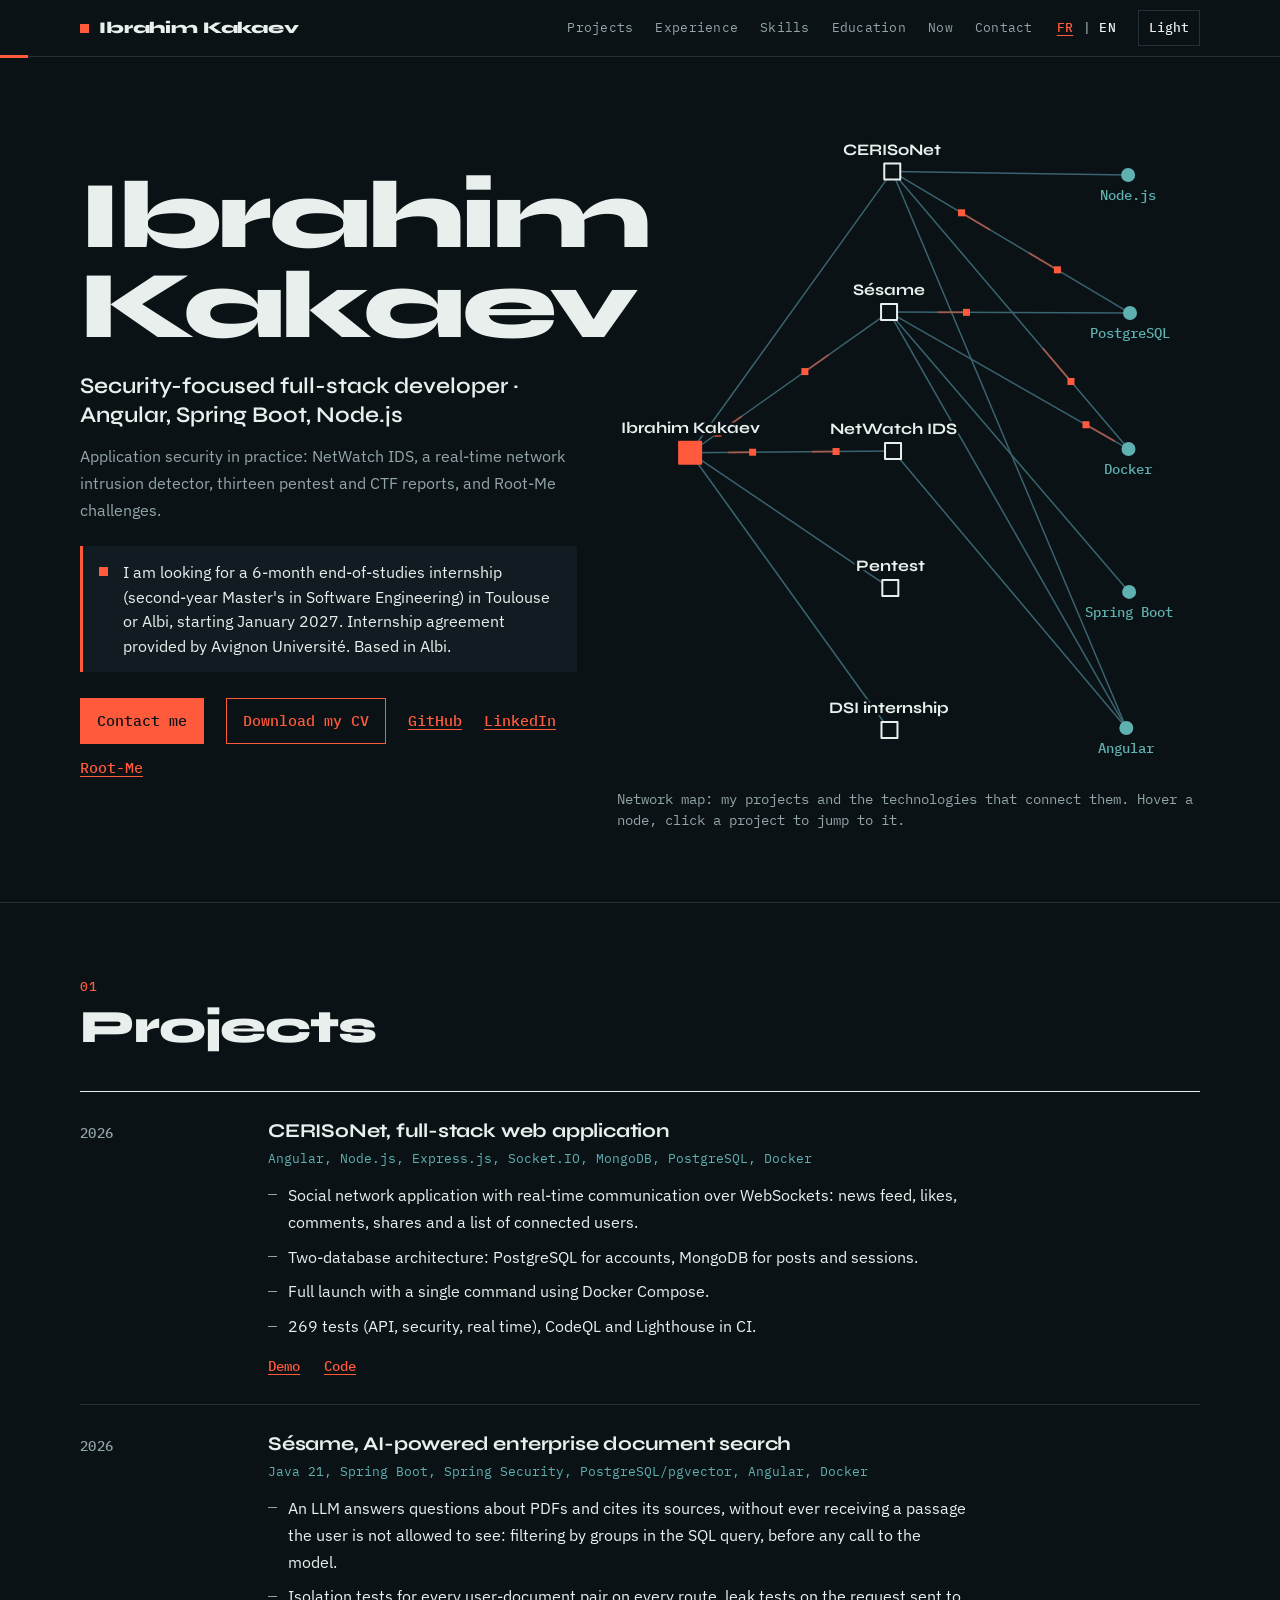
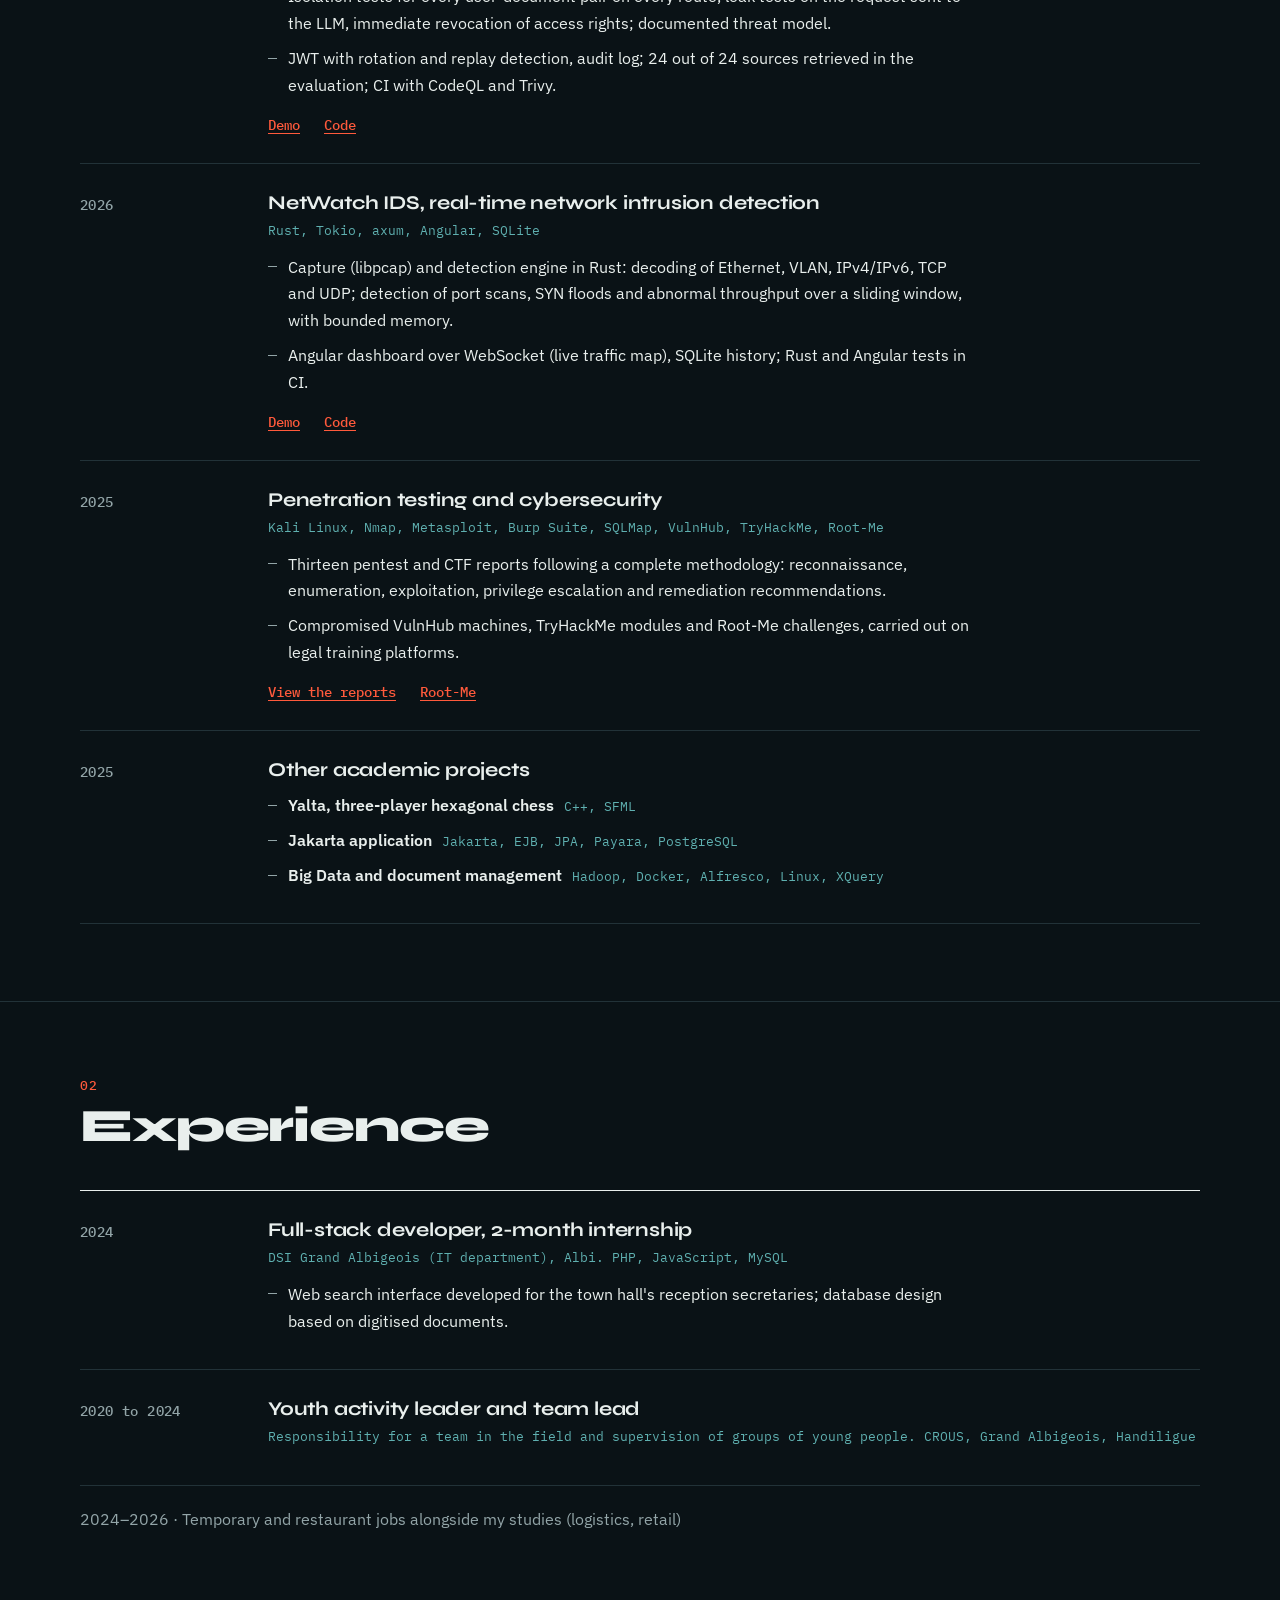
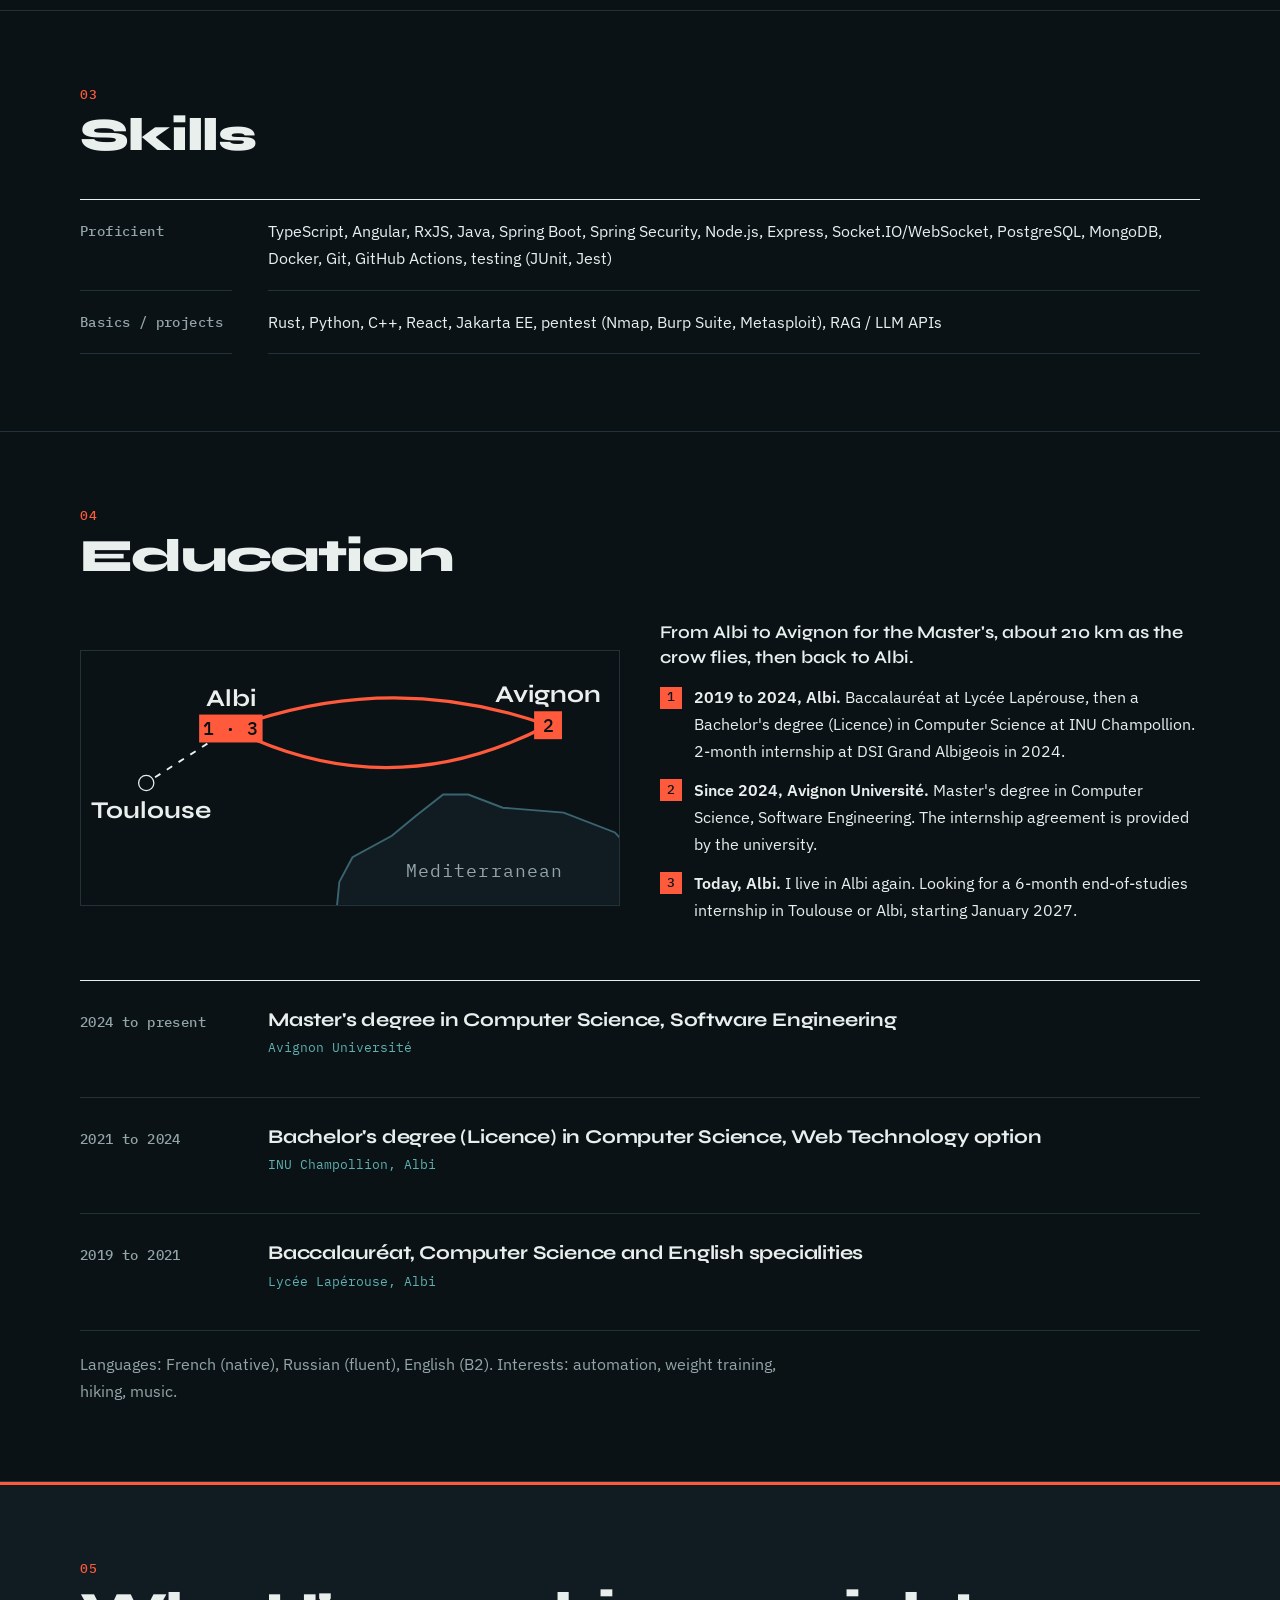
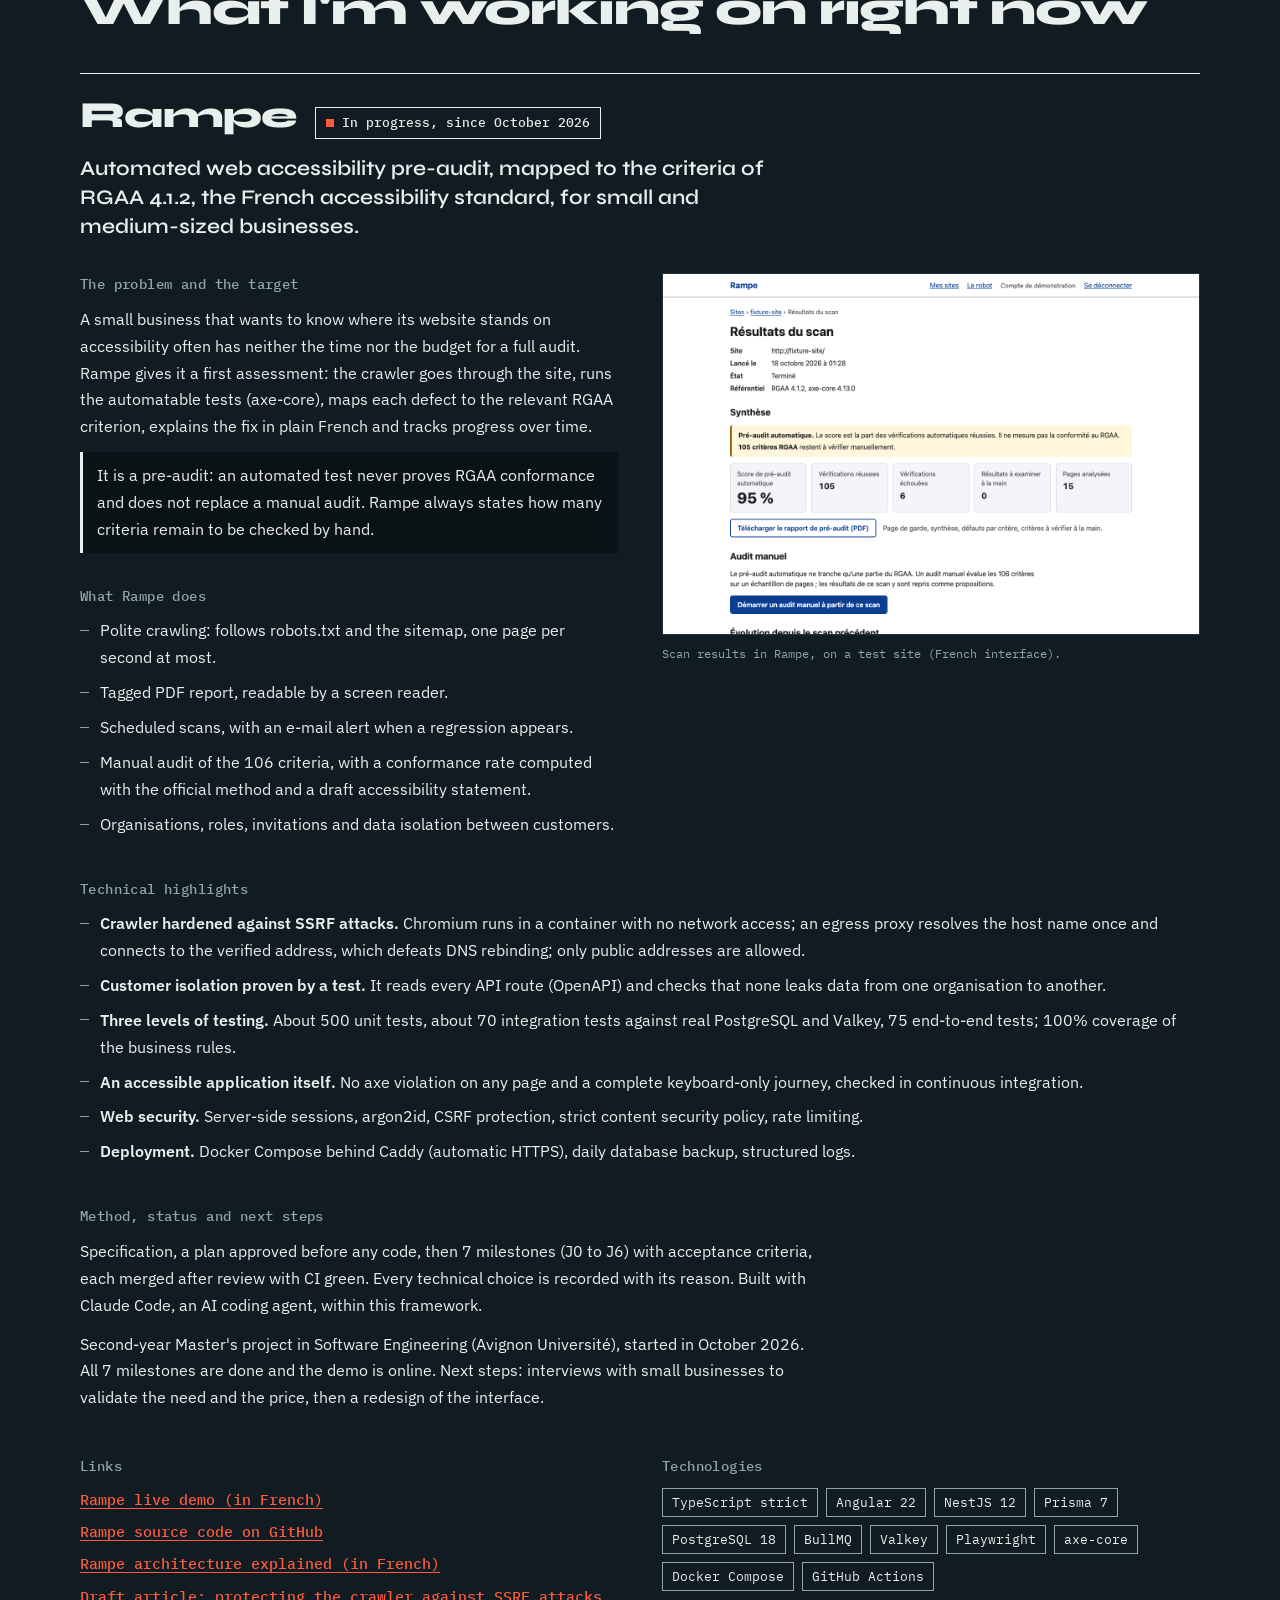
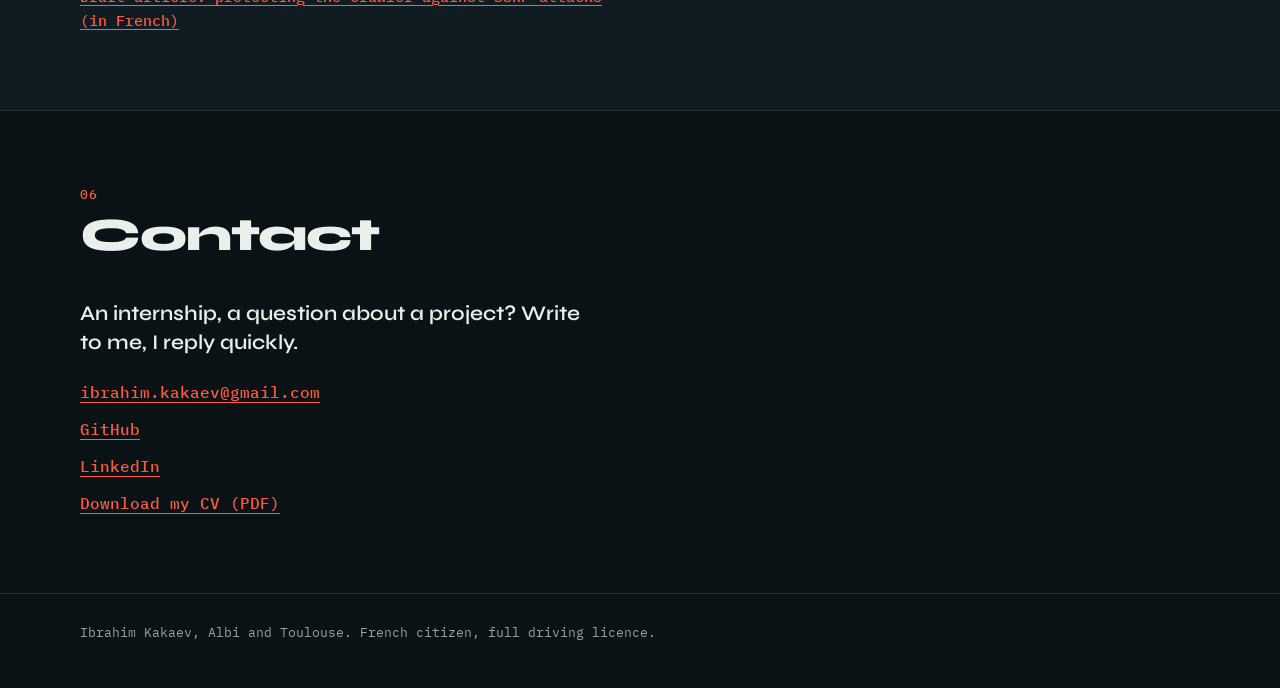
==== commit 926b9a0a: "refactor: section Rampe déplacée après la formation, avant le contact Co-Authored-By: Claude Opus 5." ====
--- a/en/index.html
+++ b/en/index.html
@@ -36,11 +36,11 @@
     <div class="wrap top-in">
       <a class="brand" href="index.html" aria-label="Ibrahim Kakaev"><span class="brand-full">Ibrahim Kakaev</span><span class="brand-short">IK</span></a>
       <nav class="top-nav" aria-label="Sections">
-        <a href="#rampe">Now</a>
         <a href="#projects">Projects</a>
         <a href="#experience">Experience</a>
         <a href="#skills">Skills</a>
         <a href="#education">Education</a>
+        <a href="#rampe">Now</a>
         <a href="#contact">Contact</a>
       </nav>
       <nav class="lang" aria-label="Language">
@@ -78,80 +78,6 @@
       </div>
     </div>
   </section>
-
-    <section id="rampe" class="section now" aria-labelledby="rampe-titre">
-      <div class="wrap">
-        <h2 id="rampe-titre">What I'm working on right now</h2>
-        <div class="now-head">
-          <h3 class="now-name">Rampe</h3>
-          <p class="now-status"><span class="now-dot" aria-hidden="true"></span>In progress, since October 2026</p>
-        </div>
-        <p class="now-lead">Automated web accessibility pre-audit, mapped to the criteria of RGAA 4.1.2, the French accessibility standard, for small and medium-sized businesses.</p>
-
-        <div class="now-grid">
-          <div class="now-text">
-            <h4>The problem and the target</h4>
-            <p>A small business that wants to know where its website stands on accessibility often has neither the time nor the budget for a full audit. Rampe gives it a first assessment: the crawler goes through the site, runs the automatable tests (axe-core), maps each defect to the relevant RGAA criterion, explains the fix in plain French and tracks progress over time.</p>
-            <p class="now-caveat">It is a pre-audit: an automated test never proves RGAA conformance and does not replace a manual audit. Rampe always states how many criteria remain to be checked by hand.</p>
-
-            <h4>What Rampe does</h4>
-            <ul class="now-list">
-                <li>Polite crawling: follows robots.txt and the sitemap, one page per second at most.</li>
-                <li>Tagged PDF report, readable by a screen reader.</li>
-                <li>Scheduled scans, with an e-mail alert when a regression appears.</li>
-                <li>Manual audit of the 106 criteria, with a conformance rate computed with the official method and a draft accessibility statement.</li>
-                <li>Organisations, roles, invitations and data isolation between customers.</li>
-            </ul>
-          </div>
-          <figure class="now-shot">
-            <img src="../images/rampe-scan.png" width="1280" height="860" loading="lazy" decoding="async" alt="Scan results page in Rampe, on a test site, with a French interface. Automated pre-audit score of 95%, 105 checks passed, 6 failed, 15 pages analysed. A notice states that the score does not measure RGAA conformance and that 105 criteria remain to be checked manually.">
-            <figcaption>Scan results in Rampe, on a test site (French interface).</figcaption>
-          </figure>
-        </div>
-
-        <h4>Technical highlights</h4>
-        <ul class="now-list now-points">
-              <li><strong>Crawler hardened against SSRF attacks.</strong> Chromium runs in a container with no network access; an egress proxy resolves the host name once and connects to the verified address, which defeats DNS rebinding; only public addresses are allowed.</li>
-              <li><strong>Customer isolation proven by a test.</strong> It reads every API route (OpenAPI) and checks that none leaks data from one organisation to another.</li>
-              <li><strong>Three levels of testing.</strong> About 500 unit tests, about 70 integration tests against real PostgreSQL and Valkey, 75 end-to-end tests; 100% coverage of the business rules.</li>
-              <li><strong>An accessible application itself.</strong> No axe violation on any page and a complete keyboard-only journey, checked in continuous integration.</li>
-              <li><strong>Web security.</strong> Server-side sessions, argon2id, CSRF protection, strict content security policy, rate limiting.</li>
-              <li><strong>Deployment.</strong> Docker Compose behind Caddy (automatic HTTPS), daily database backup, structured logs.</li>
-        </ul>
-
-        <h4>Method, status and next steps</h4>
-        <p class="now-p">Specification, a plan approved before any code, then 7 milestones (J0 to J6) with acceptance criteria, each merged after review with CI green. Every technical choice is recorded with its reason. Built with Claude Code, an AI coding agent, within this framework.</p>
-        <p class="now-p">Second-year Master's project in Software Engineering (Avignon Université), started in October 2026. All 7 milestones are done and the demo is online. Next steps: interviews with small businesses to validate the need and the price, then a redesign of the interface.</p>
-
-        <div class="now-foot">
-          <div>
-            <h4>Links</h4>
-            <ul class="now-links">
-              <li><a href="https://rampe-demo.duckdns.org">Rampe live demo (in French)</a></li>
-              <li><a href="https://github.com/IbrahimKakaev/Rampe">Rampe source code on GitHub</a></li>
-              <li><a href="https://github.com/IbrahimKakaev/Rampe/blob/main/docs/ARCHITECTURE.md">Rampe architecture explained (in French)</a></li>
-              <li><a href="https://github.com/IbrahimKakaev/Rampe/blob/main/docs/articles/ssrf-robot-exploration.md">Draft article: protecting the crawler against SSRF attacks (in French)</a></li>
-            </ul>
-          </div>
-          <div>
-            <h4>Technologies</h4>
-            <ul class="now-tags">
-              <li>TypeScript strict</li>
-              <li>Angular 22</li>
-              <li>NestJS 12</li>
-              <li>Prisma 7</li>
-              <li>PostgreSQL 18</li>
-              <li>BullMQ</li>
-              <li>Valkey</li>
-              <li>Playwright</li>
-              <li>axe-core</li>
-              <li>Docker Compose</li>
-              <li>GitHub Actions</li>
-            </ul>
-          </div>
-        </div>
-      </div>
-    </section>
 
     <section id="projects" class="section">
       <div class="wrap">
@@ -329,6 +255,80 @@
       </div>
     </section>
 
+    <section id="rampe" class="section now" aria-labelledby="rampe-titre">
+      <div class="wrap">
+        <h2 id="rampe-titre">What I'm working on right now</h2>
+        <div class="now-head">
+          <h3 class="now-name">Rampe</h3>
+          <p class="now-status"><span class="now-dot" aria-hidden="true"></span>In progress, since October 2026</p>
+        </div>
+        <p class="now-lead">Automated web accessibility pre-audit, mapped to the criteria of RGAA 4.1.2, the French accessibility standard, for small and medium-sized businesses.</p>
+
+        <div class="now-grid">
+          <div class="now-text">
+            <h4>The problem and the target</h4>
+            <p>A small business that wants to know where its website stands on accessibility often has neither the time nor the budget for a full audit. Rampe gives it a first assessment: the crawler goes through the site, runs the automatable tests (axe-core), maps each defect to the relevant RGAA criterion, explains the fix in plain French and tracks progress over time.</p>
+            <p class="now-caveat">It is a pre-audit: an automated test never proves RGAA conformance and does not replace a manual audit. Rampe always states how many criteria remain to be checked by hand.</p>
+
+            <h4>What Rampe does</h4>
+            <ul class="now-list">
+                <li>Polite crawling: follows robots.txt and the sitemap, one page per second at most.</li>
+                <li>Tagged PDF report, readable by a screen reader.</li>
+                <li>Scheduled scans, with an e-mail alert when a regression appears.</li>
+                <li>Manual audit of the 106 criteria, with a conformance rate computed with the official method and a draft accessibility statement.</li>
+                <li>Organisations, roles, invitations and data isolation between customers.</li>
+            </ul>
+          </div>
+          <figure class="now-shot">
+            <img src="../images/rampe-scan.png" width="1280" height="860" loading="lazy" decoding="async" alt="Scan results page in Rampe, on a test site, with a French interface. Automated pre-audit score of 95%, 105 checks passed, 6 failed, 15 pages analysed. A notice states that the score does not measure RGAA conformance and that 105 criteria remain to be checked manually.">
+            <figcaption>Scan results in Rampe, on a test site (French interface).</figcaption>
+          </figure>
+        </div>
+
+        <h4>Technical highlights</h4>
+        <ul class="now-list now-points">
+              <li><strong>Crawler hardened against SSRF attacks.</strong> Chromium runs in a container with no network access; an egress proxy resolves the host name once and connects to the verified address, which defeats DNS rebinding; only public addresses are allowed.</li>
+              <li><strong>Customer isolation proven by a test.</strong> It reads every API route (OpenAPI) and checks that none leaks data from one organisation to another.</li>
+              <li><strong>Three levels of testing.</strong> About 500 unit tests, about 70 integration tests against real PostgreSQL and Valkey, 75 end-to-end tests; 100% coverage of the business rules.</li>
+              <li><strong>An accessible application itself.</strong> No axe violation on any page and a complete keyboard-only journey, checked in continuous integration.</li>
+              <li><strong>Web security.</strong> Server-side sessions, argon2id, CSRF protection, strict content security policy, rate limiting.</li>
+              <li><strong>Deployment.</strong> Docker Compose behind Caddy (automatic HTTPS), daily database backup, structured logs.</li>
+        </ul>
+
+        <h4>Method, status and next steps</h4>
+        <p class="now-p">Specification, a plan approved before any code, then 7 milestones (J0 to J6) with acceptance criteria, each merged after review with CI green. Every technical choice is recorded with its reason. Built with Claude Code, an AI coding agent, within this framework.</p>
+        <p class="now-p">Second-year Master's project in Software Engineering (Avignon Université), started in October 2026. All 7 milestones are done and the demo is online. Next steps: interviews with small businesses to validate the need and the price, then a redesign of the interface.</p>
+
+        <div class="now-foot">
+          <div>
+            <h4>Links</h4>
+            <ul class="now-links">
+              <li><a href="https://rampe-demo.duckdns.org">Rampe live demo (in French)</a></li>
+              <li><a href="https://github.com/IbrahimKakaev/Rampe">Rampe source code on GitHub</a></li>
+              <li><a href="https://github.com/IbrahimKakaev/Rampe/blob/main/docs/ARCHITECTURE.md">Rampe architecture explained (in French)</a></li>
+              <li><a href="https://github.com/IbrahimKakaev/Rampe/blob/main/docs/articles/ssrf-robot-exploration.md">Draft article: protecting the crawler against SSRF attacks (in French)</a></li>
+            </ul>
+          </div>
+          <div>
+            <h4>Technologies</h4>
+            <ul class="now-tags">
+              <li>TypeScript strict</li>
+              <li>Angular 22</li>
+              <li>NestJS 12</li>
+              <li>Prisma 7</li>
+              <li>PostgreSQL 18</li>
+              <li>BullMQ</li>
+              <li>Valkey</li>
+              <li>Playwright</li>
+              <li>axe-core</li>
+              <li>Docker Compose</li>
+              <li>GitHub Actions</li>
+            </ul>
+          </div>
+        </div>
+      </div>
+    </section>
+
     <section id="contact" class="section">
       <div class="wrap">
         <h2>Contact</h2>
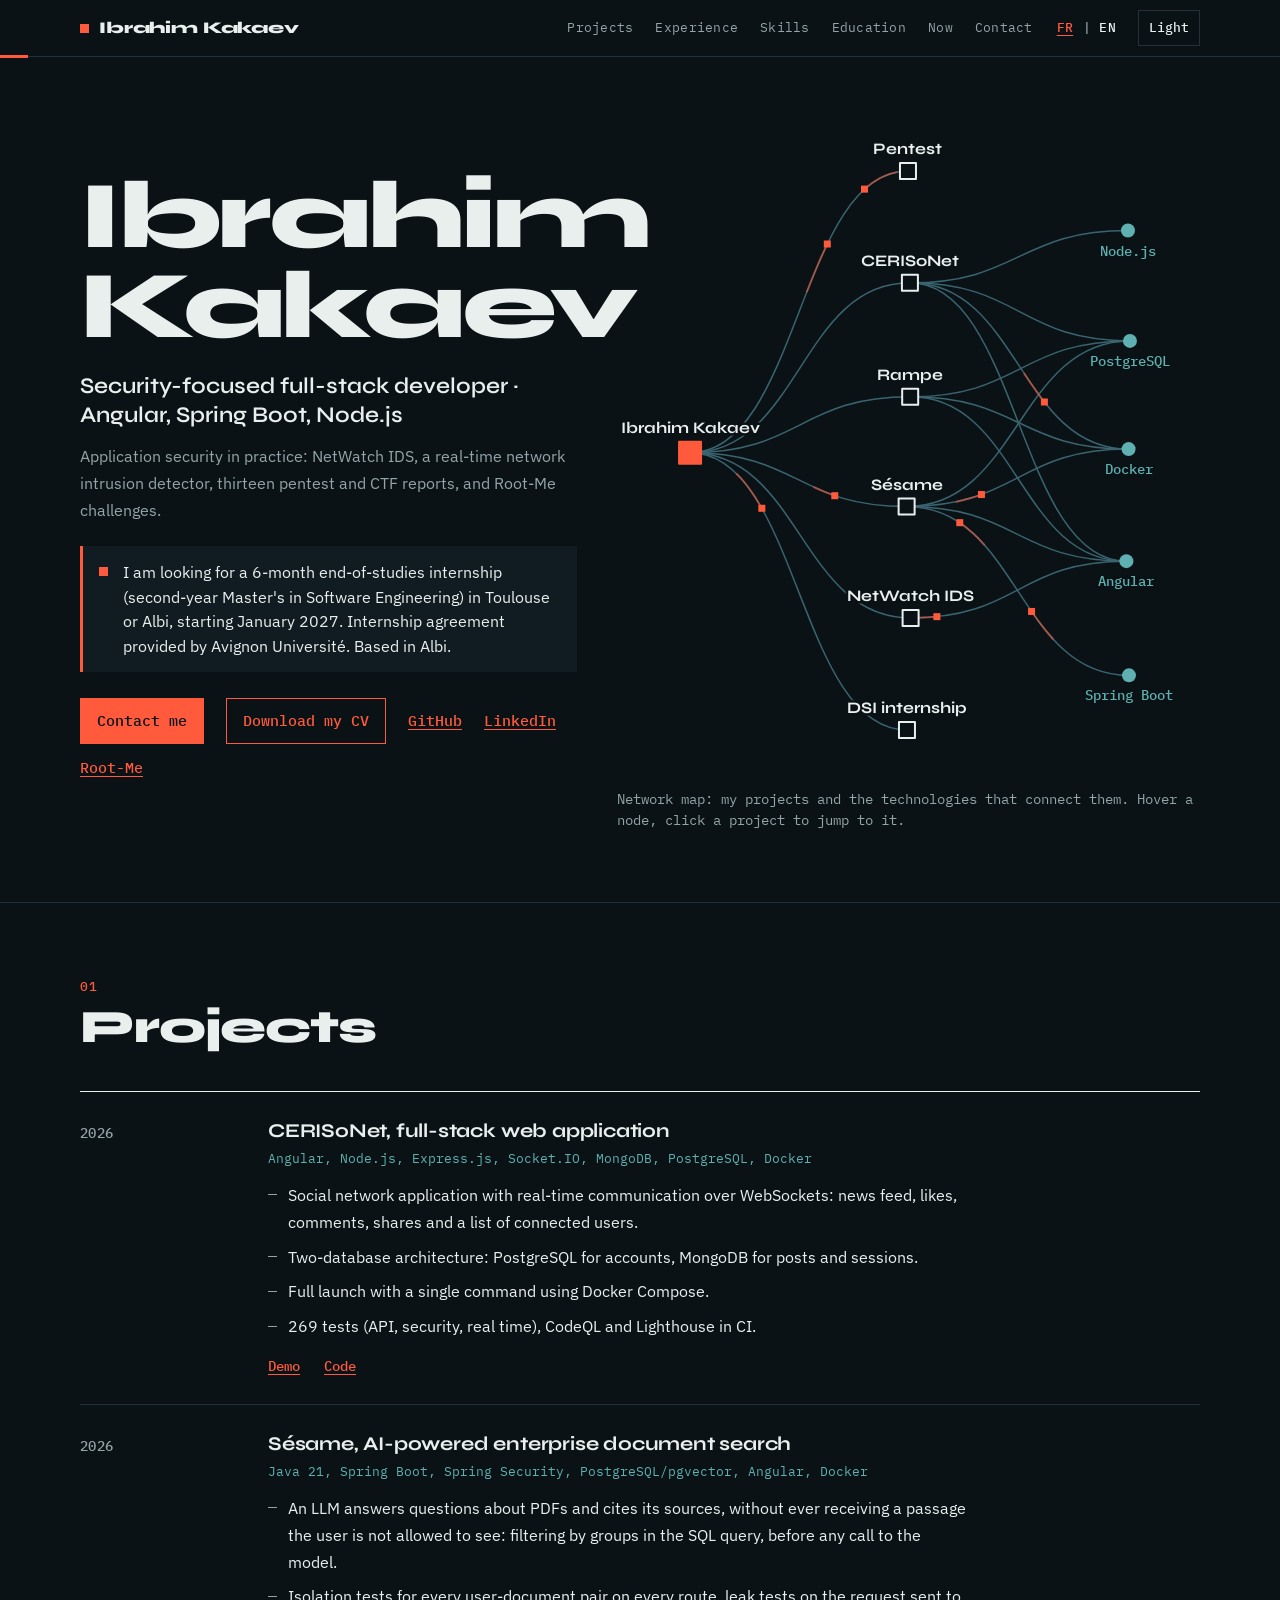
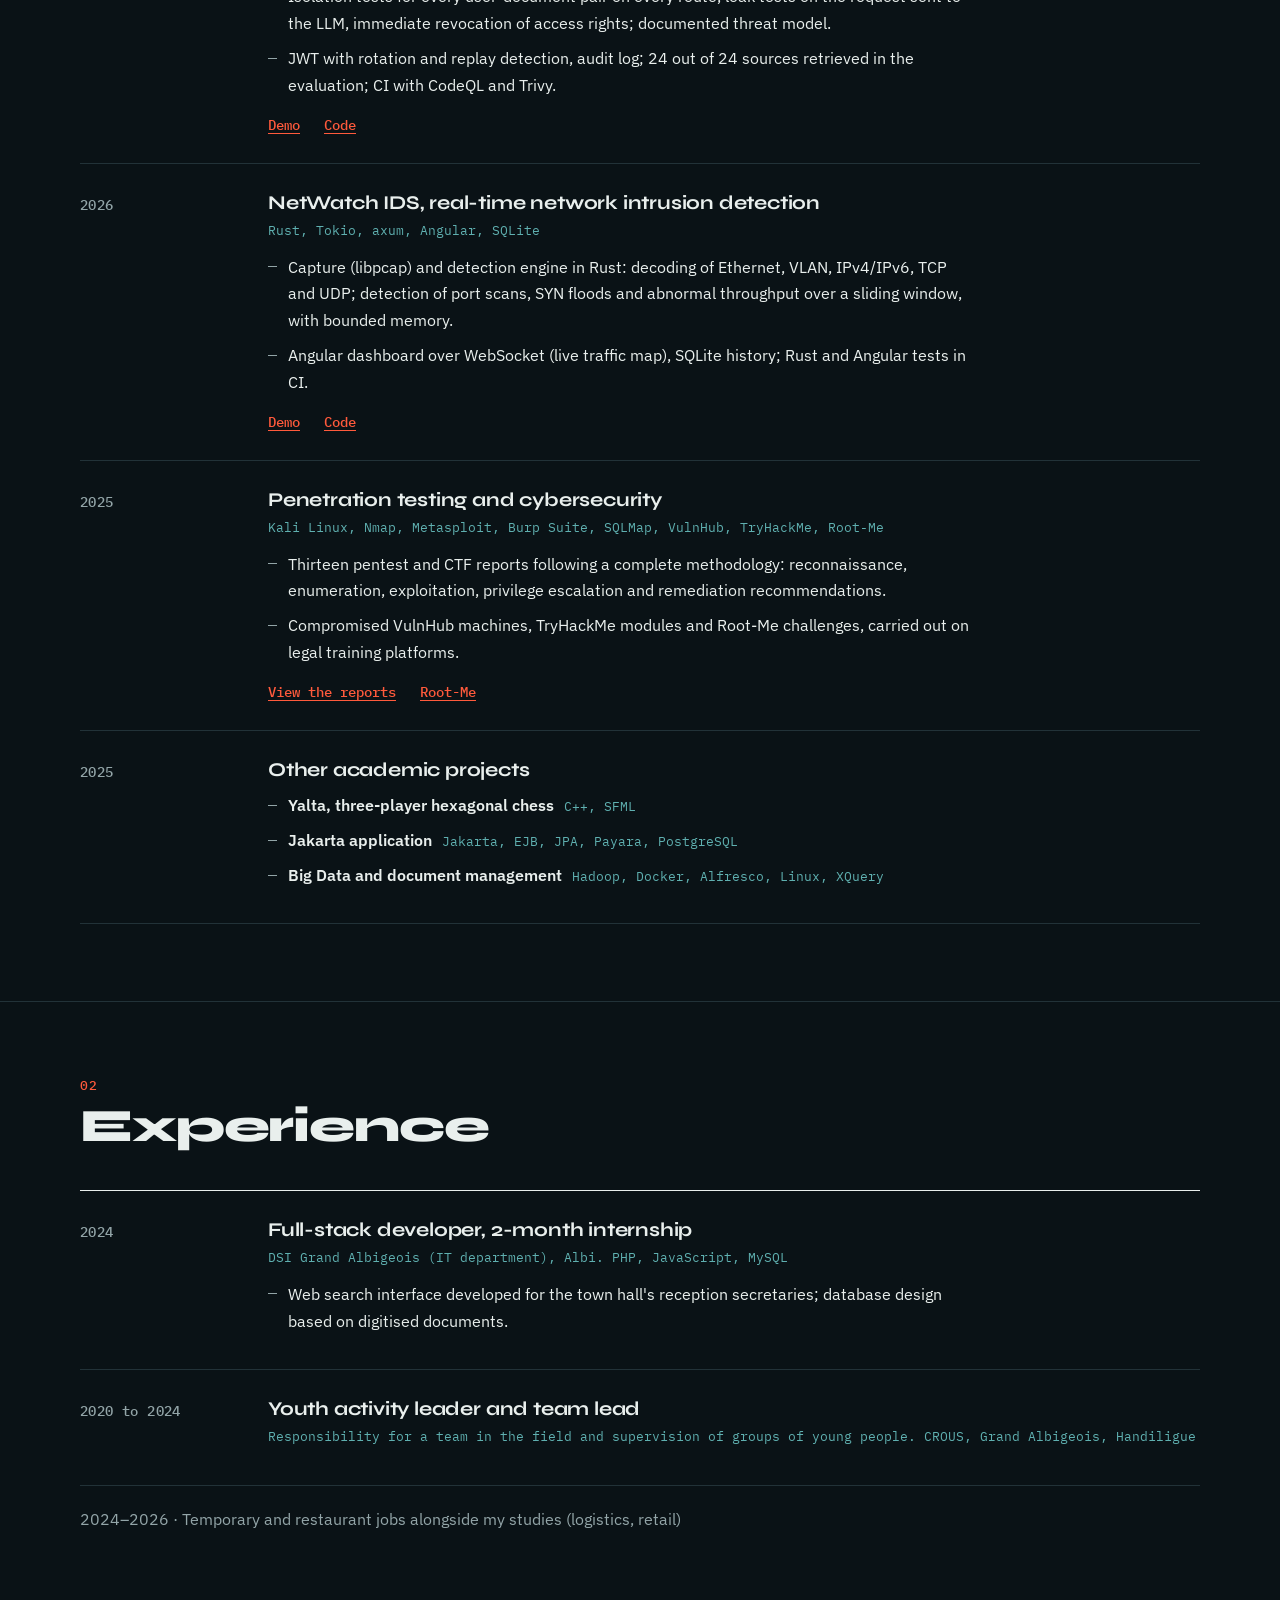
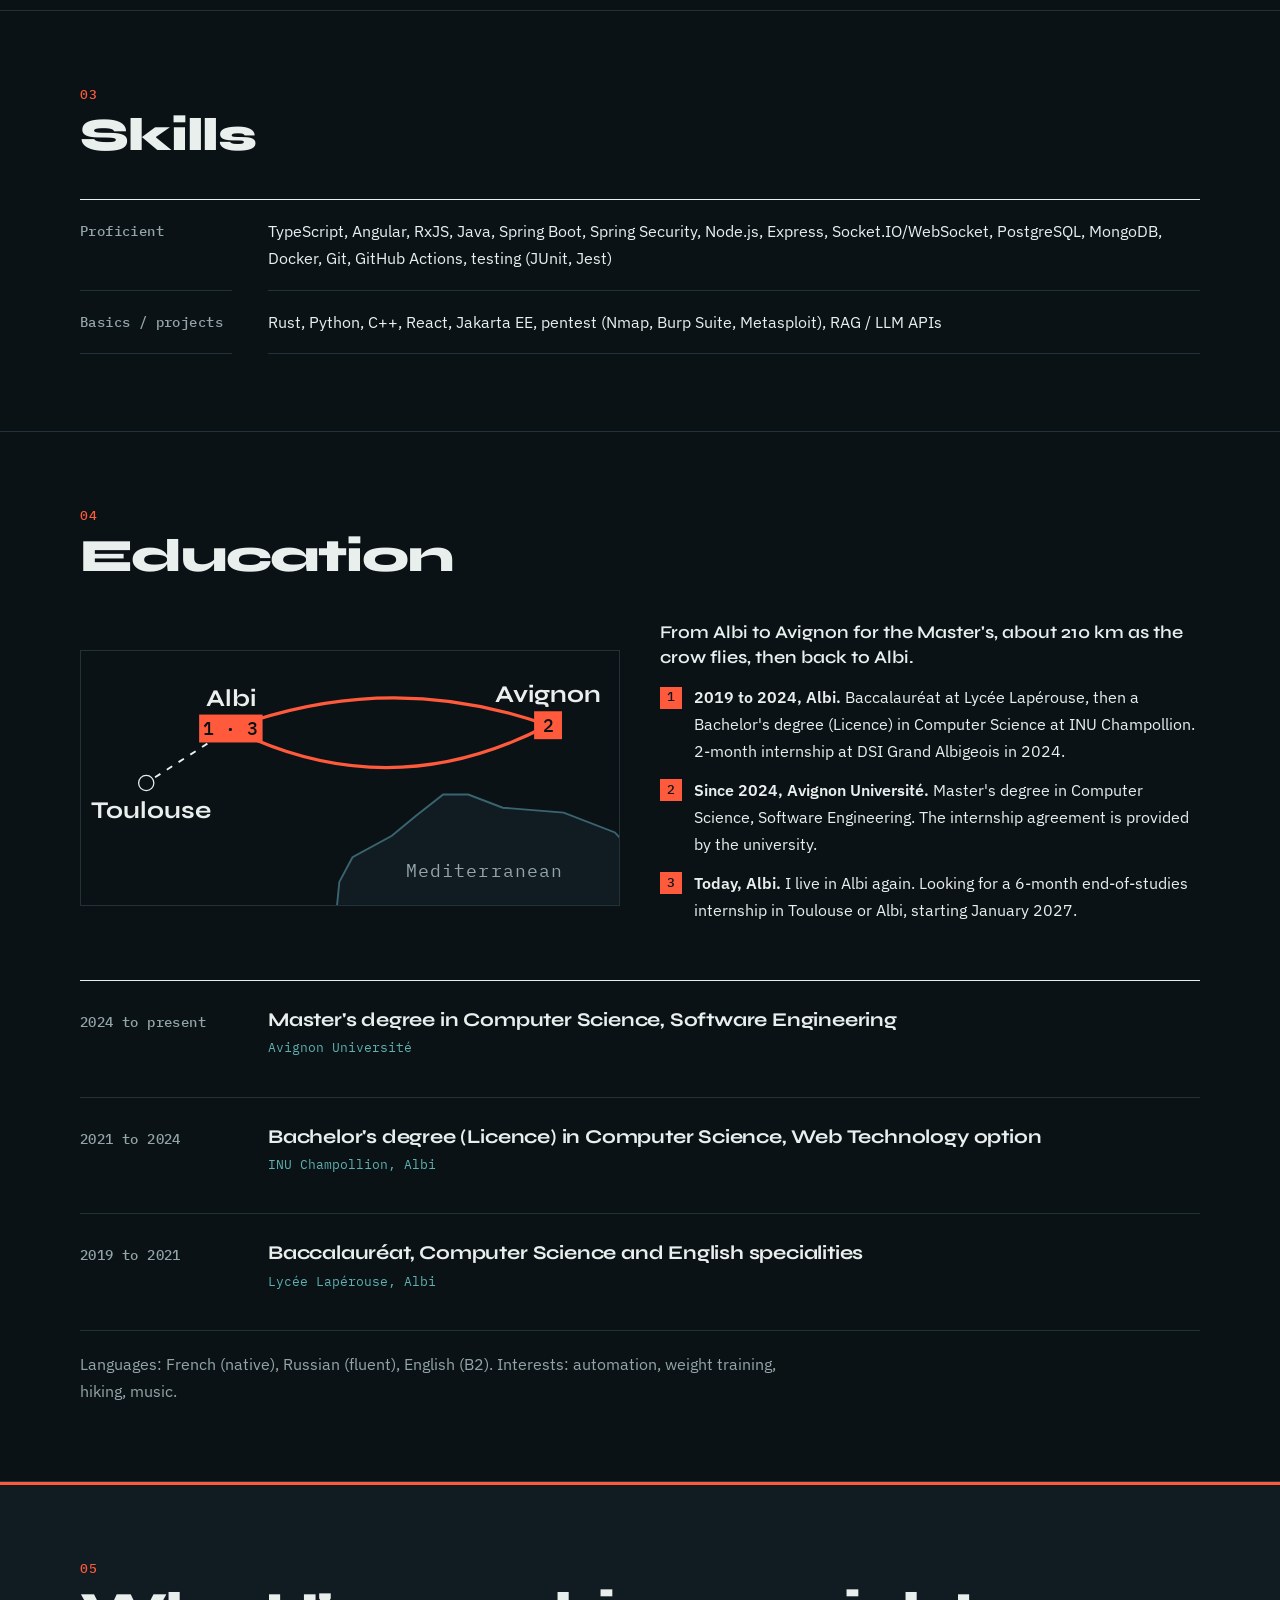
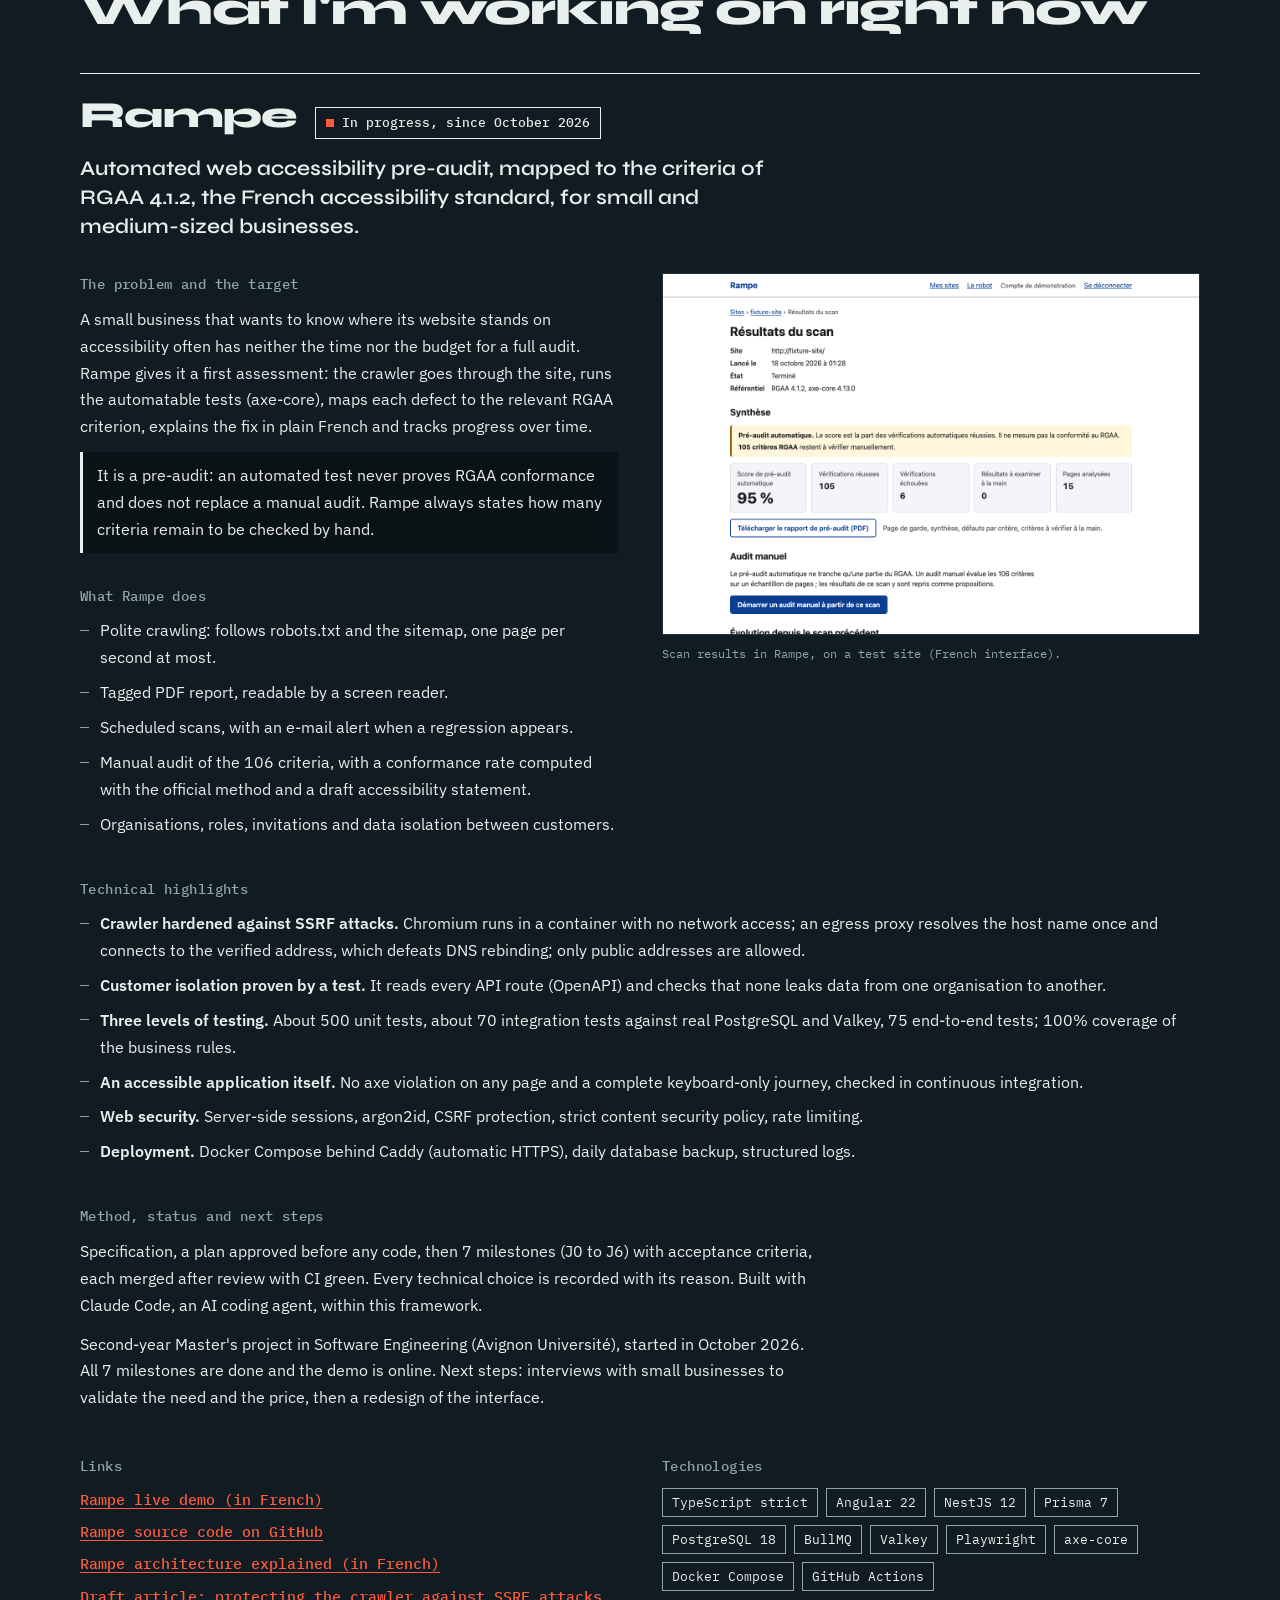
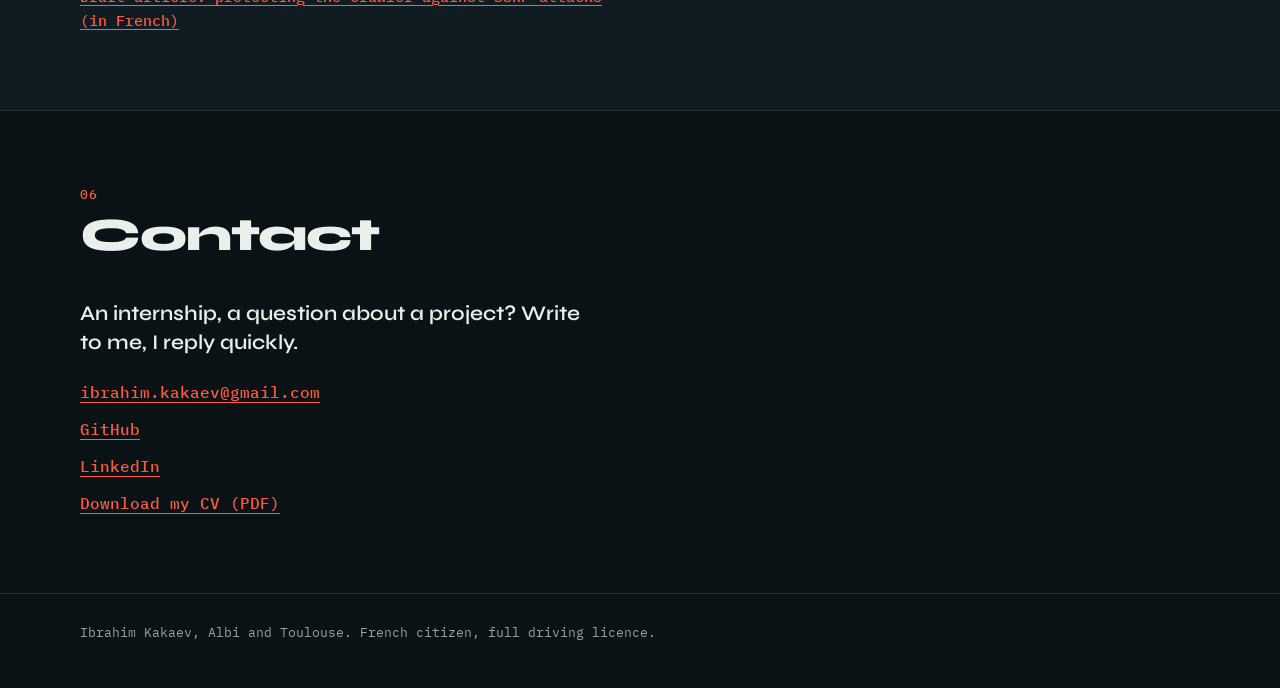
==== commit 918928e5: "feat: Rampe dans la carte du réseau, schéma symétrique à liens courbes - Rampe devient un nœud (Type" ====
--- a/en/index.html
+++ b/en/index.html
@@ -255,7 +255,7 @@
       </div>
     </section>
 
-    <section id="rampe" class="section now" aria-labelledby="rampe-titre">
+    <section id="rampe" class="section now" aria-labelledby="rampe-titre" data-node="Rampe" data-tech="TypeScript, Angular, NestJS, PostgreSQL, Docker">
       <div class="wrap">
         <h2 id="rampe-titre">What I'm working on right now</h2>
         <div class="now-head">
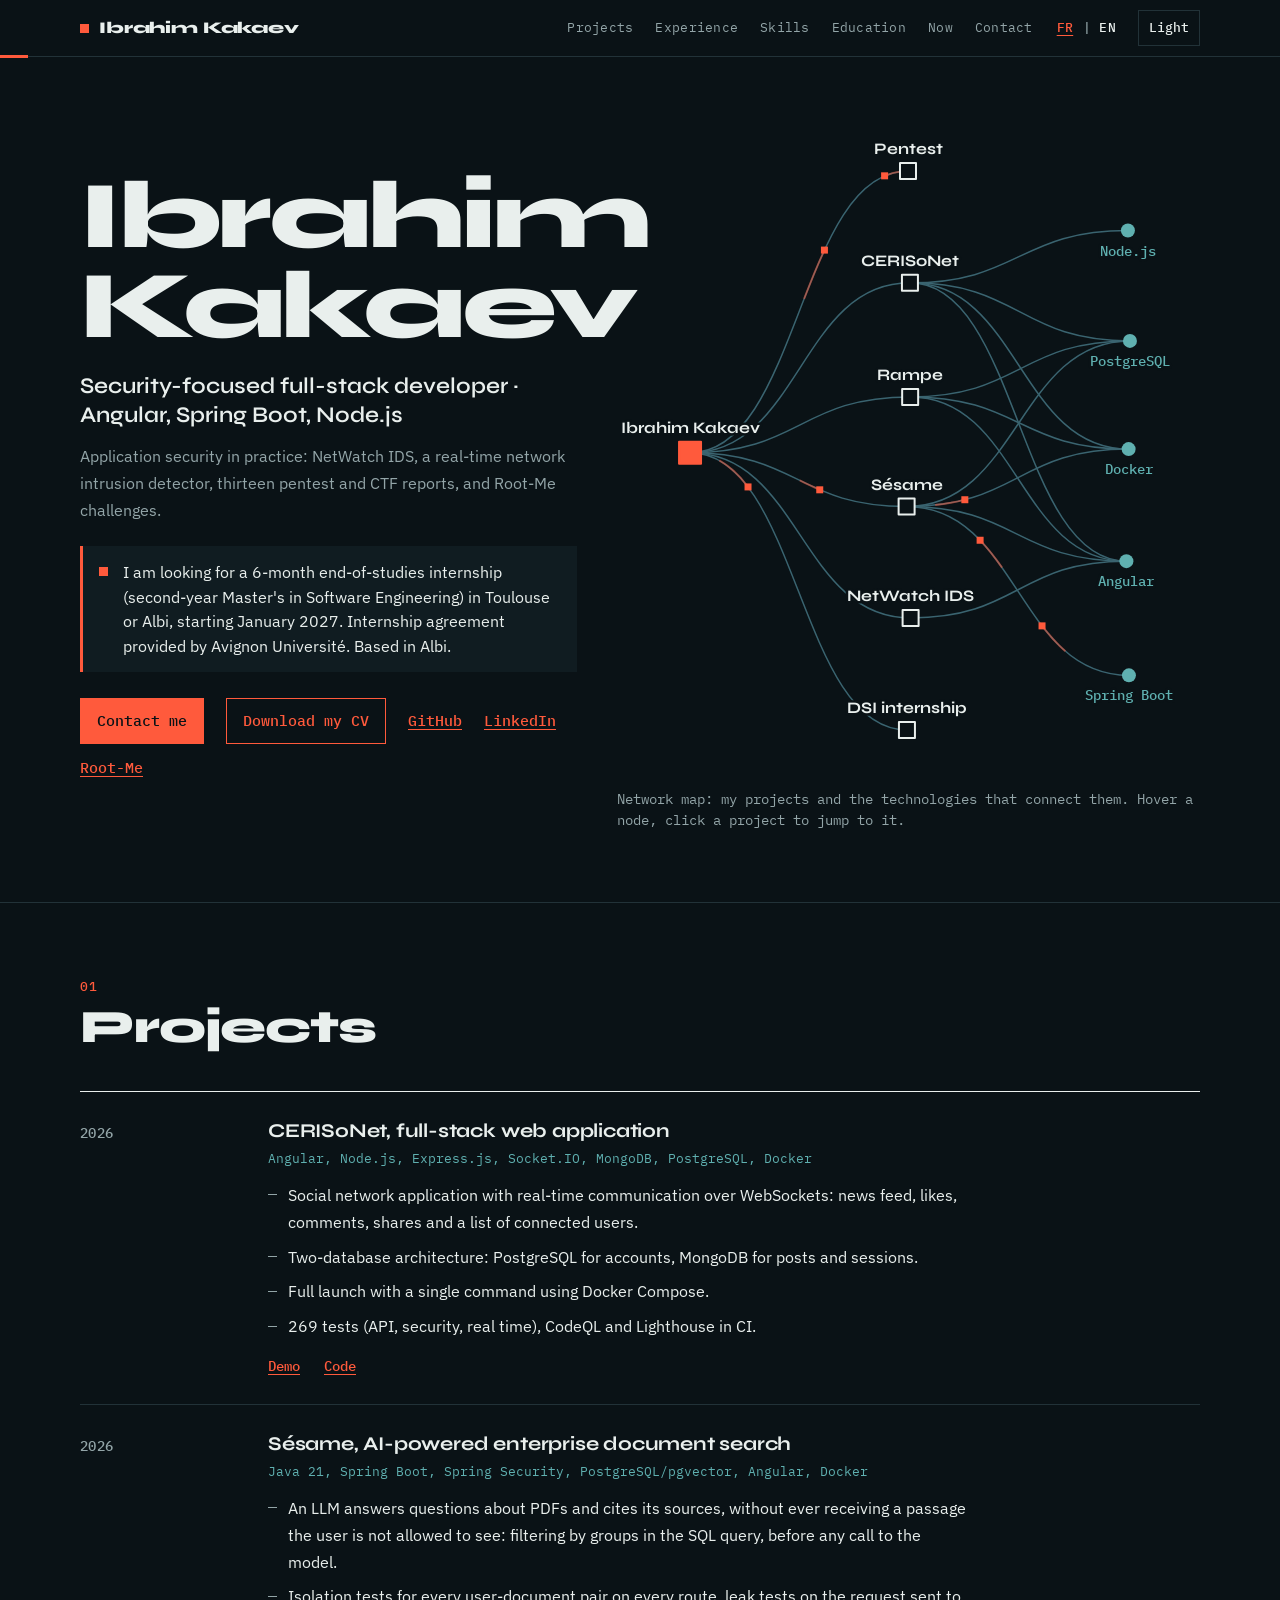
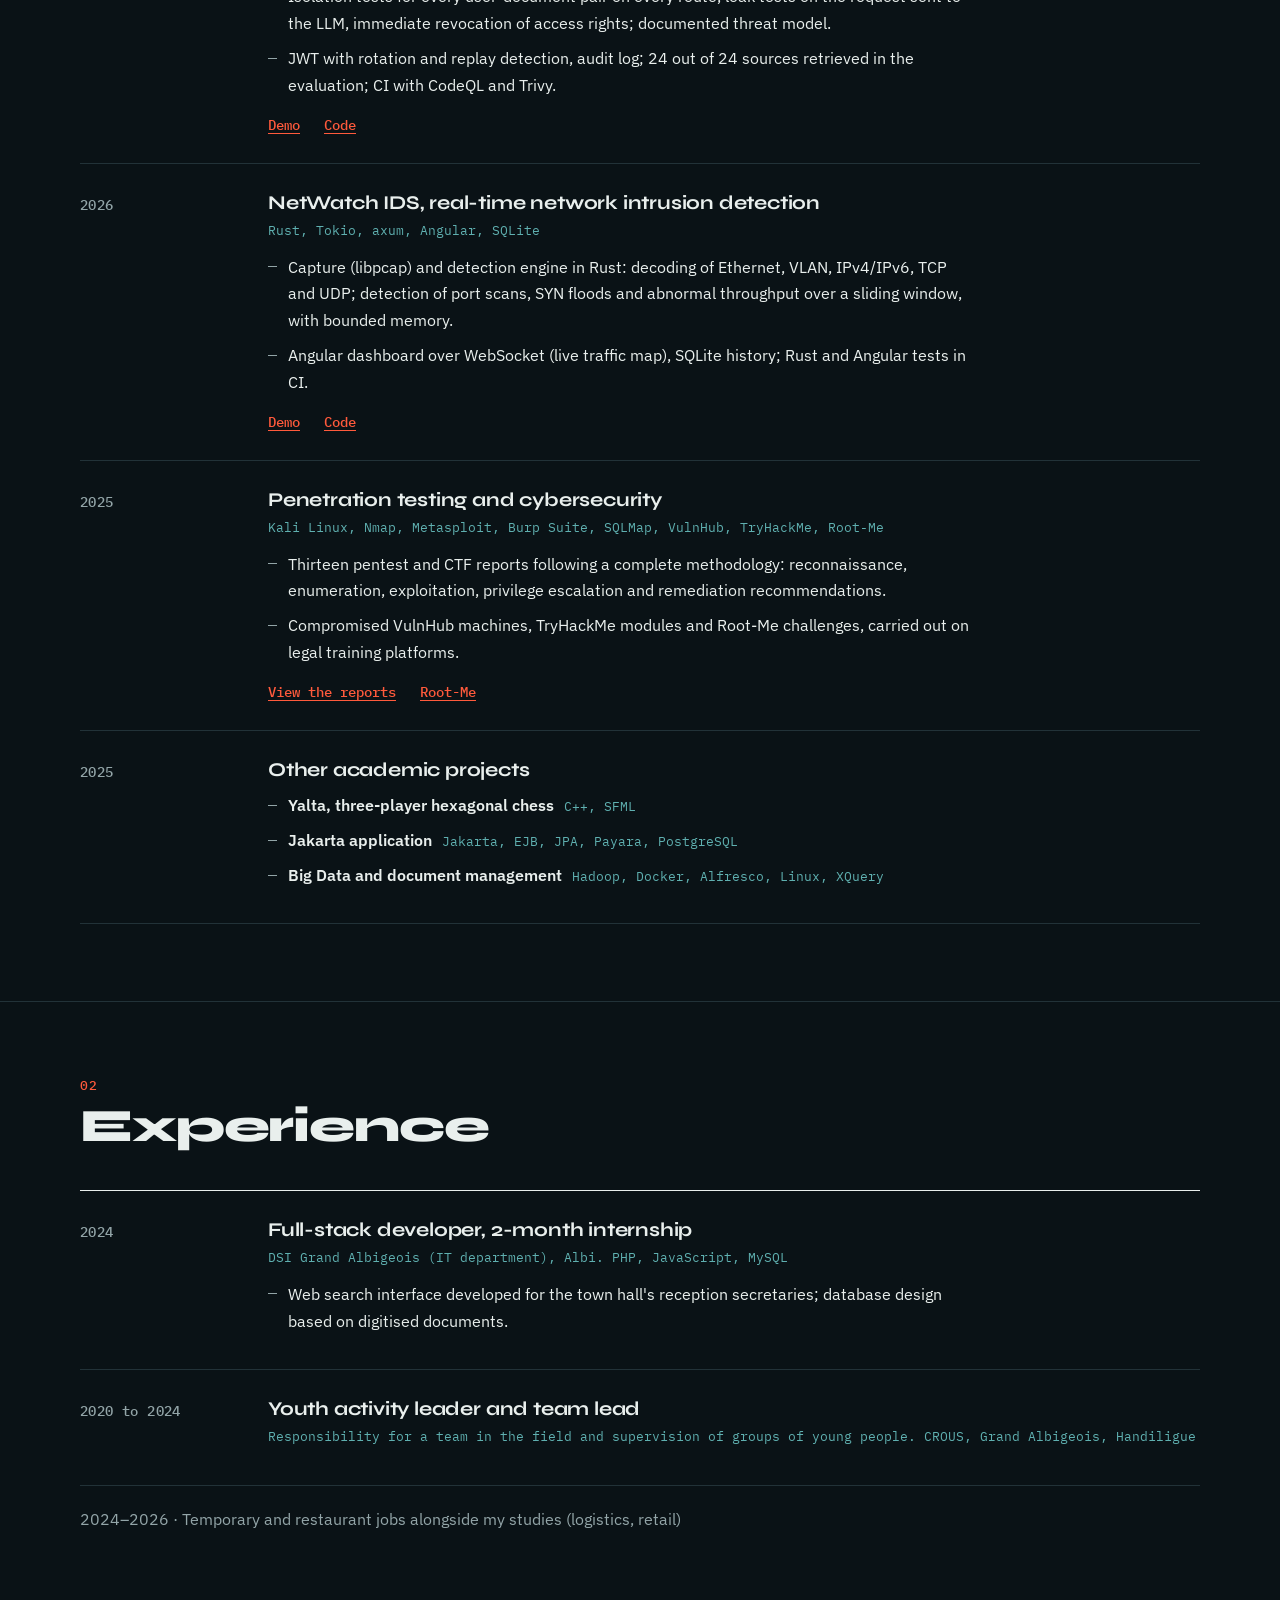
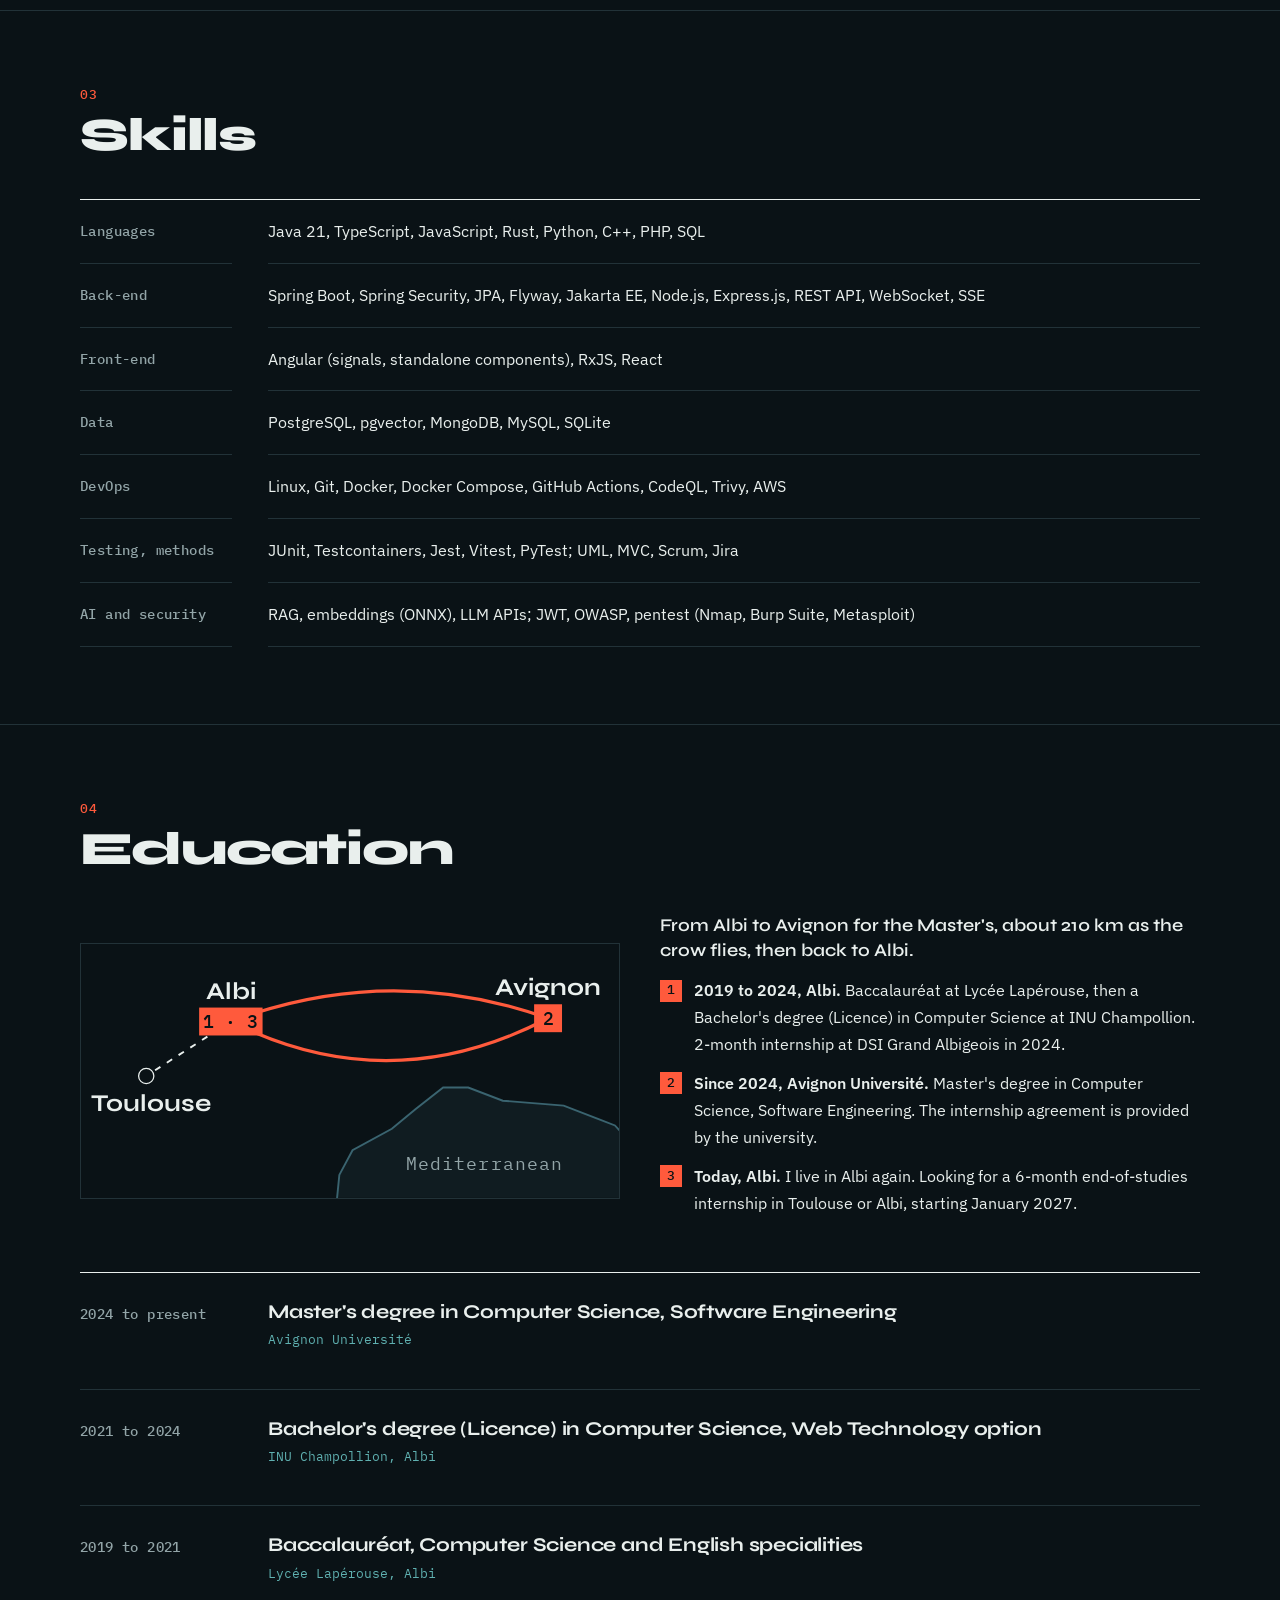
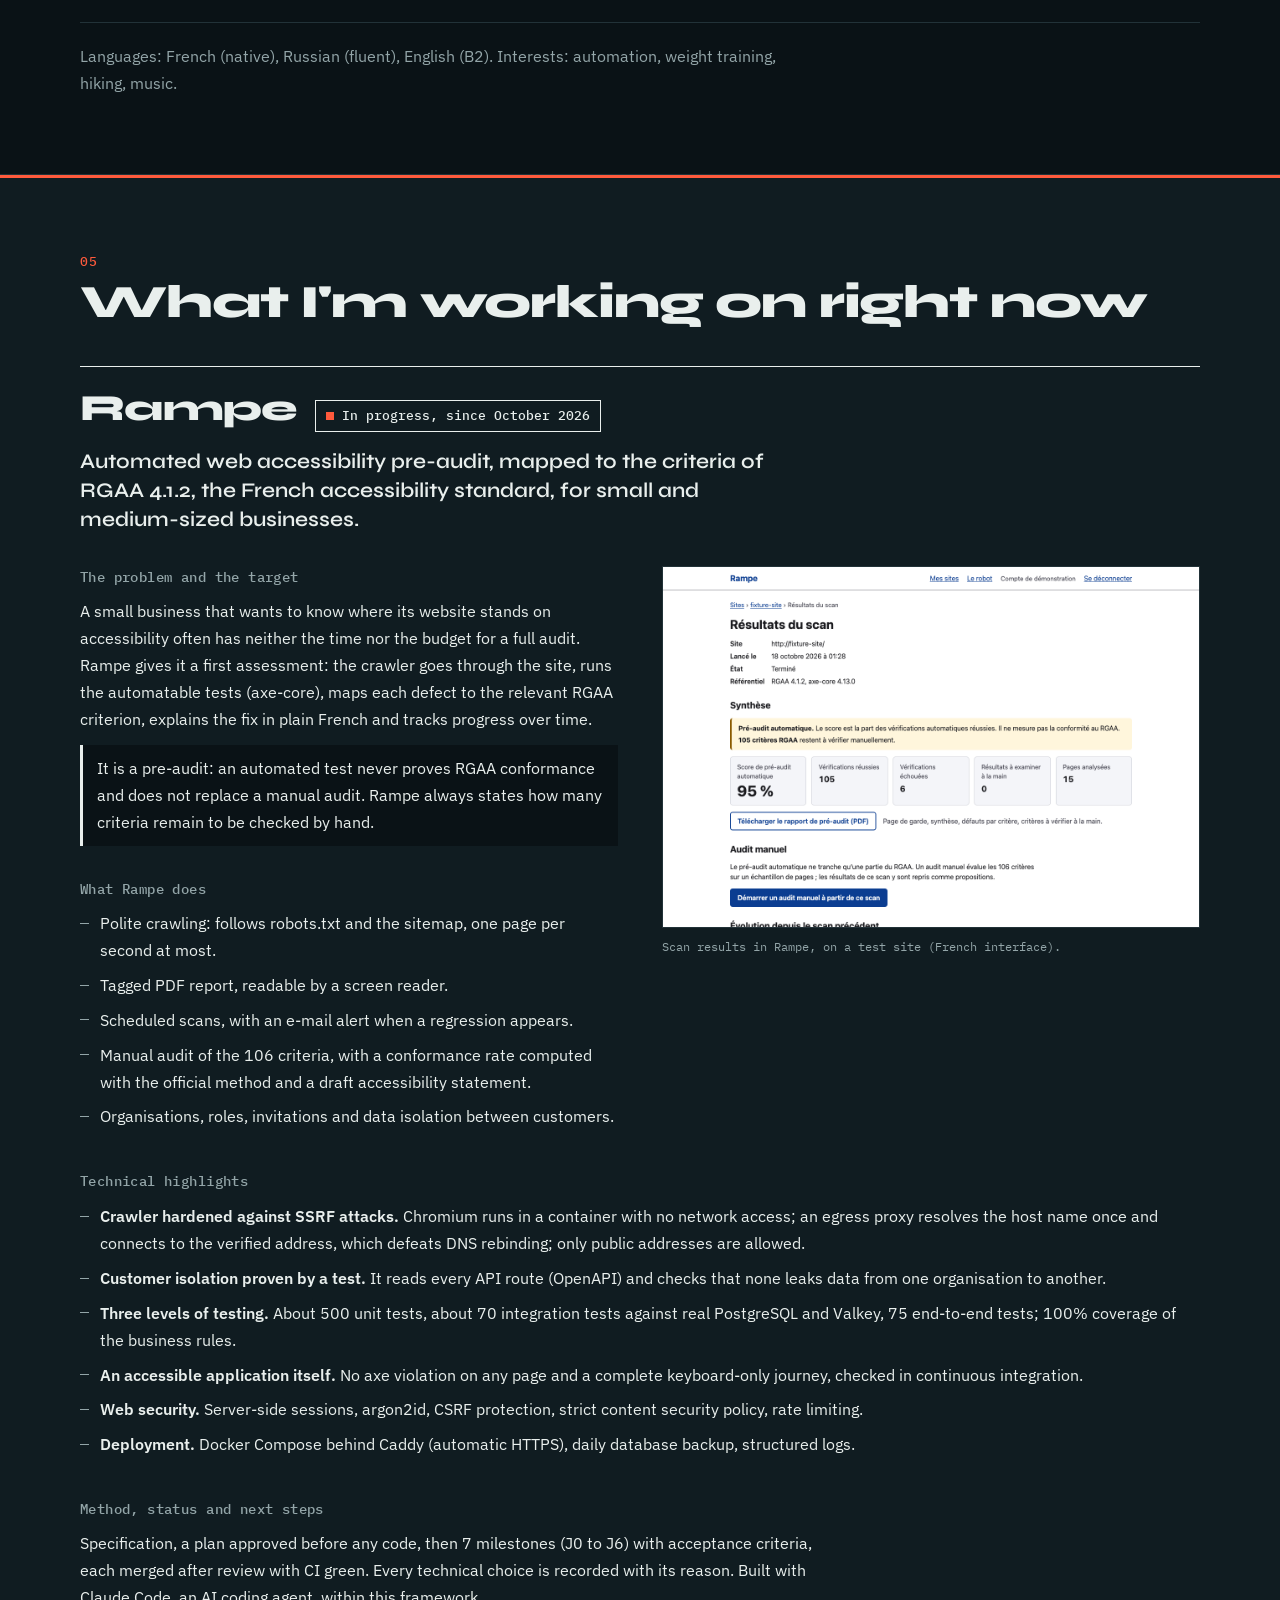
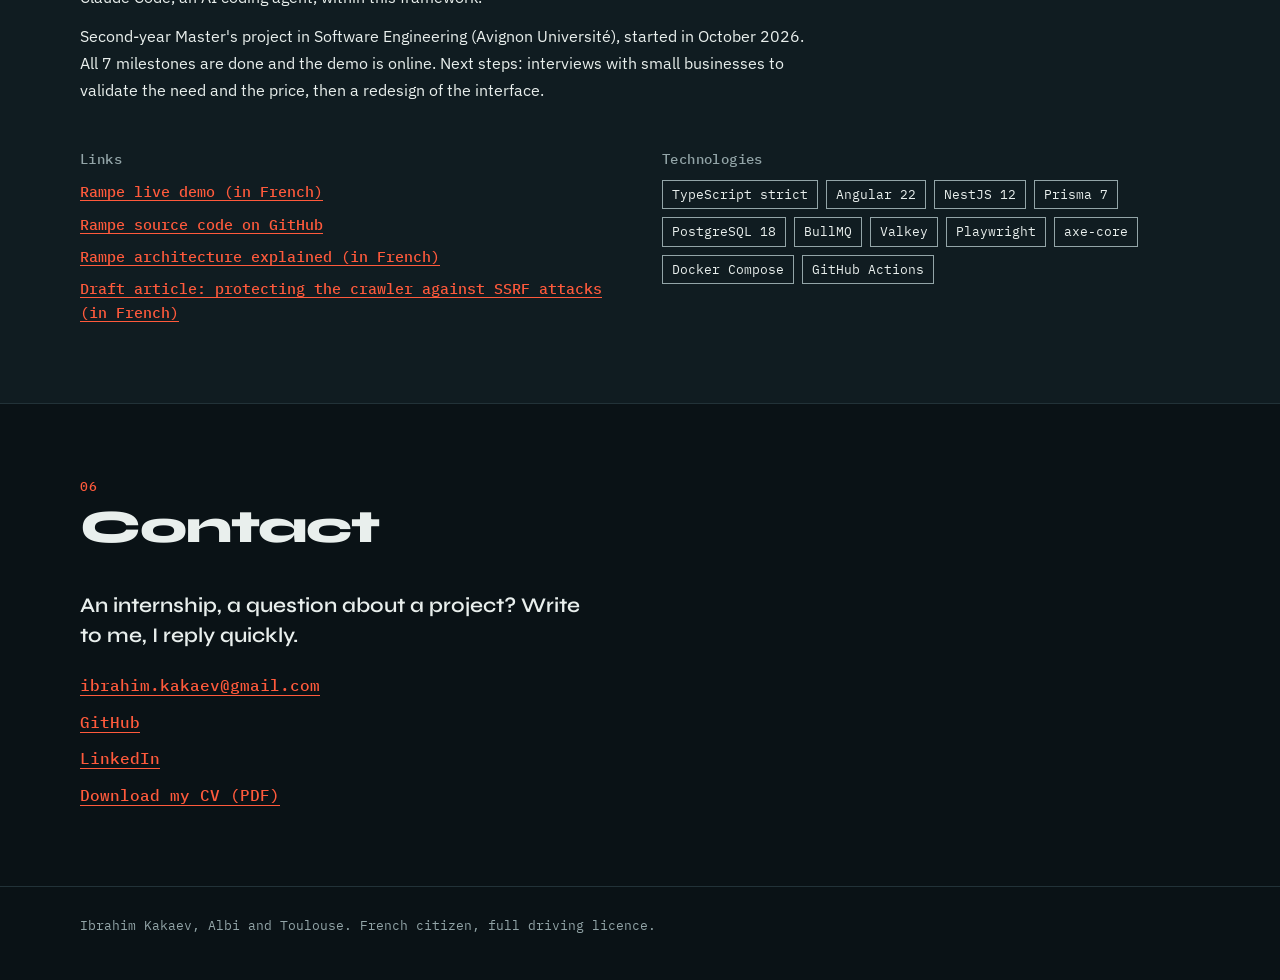
==== commit 4bbe1f49: "fix: compétences par catégories, comme le CV, sans niveaux Les niveaux « Maîtrisé / Notions » classa" ====
--- a/en/index.html
+++ b/en/index.html
@@ -191,10 +191,20 @@
       <div class="wrap">
         <h2>Skills</h2>
         <dl class="skills">
-          <dt>Proficient</dt>
-          <dd>TypeScript, Angular, RxJS, Java, Spring Boot, Spring Security, Node.js, Express, Socket.IO/WebSocket, PostgreSQL, MongoDB, Docker, Git, GitHub Actions, testing (JUnit, Jest)</dd>
-          <dt>Basics / projects</dt>
-          <dd>Rust, Python, C++, React, Jakarta EE, pentest (Nmap, Burp Suite, Metasploit), RAG / LLM APIs</dd>
+          <dt>Languages</dt>
+          <dd>Java 21, TypeScript, JavaScript, Rust, Python, C++, PHP, SQL</dd>
+          <dt>Back-end</dt>
+          <dd>Spring Boot, Spring Security, JPA, Flyway, Jakarta EE, Node.js, Express.js, REST API, WebSocket, SSE</dd>
+          <dt>Front-end</dt>
+          <dd>Angular (signals, standalone components), RxJS, React</dd>
+          <dt>Data</dt>
+          <dd>PostgreSQL, pgvector, MongoDB, MySQL, SQLite</dd>
+          <dt>DevOps</dt>
+          <dd>Linux, Git, Docker, Docker Compose, GitHub Actions, CodeQL, Trivy, AWS</dd>
+          <dt>Testing, methods</dt>
+          <dd>JUnit, Testcontainers, Jest, Vitest, PyTest; UML, MVC, Scrum, Jira</dd>
+          <dt>AI and security</dt>
+          <dd>RAG, embeddings (ONNX), LLM APIs; JWT, OWASP, pentest (Nmap, Burp Suite, Metasploit)</dd>
         </dl>
       </div>
     </section>
